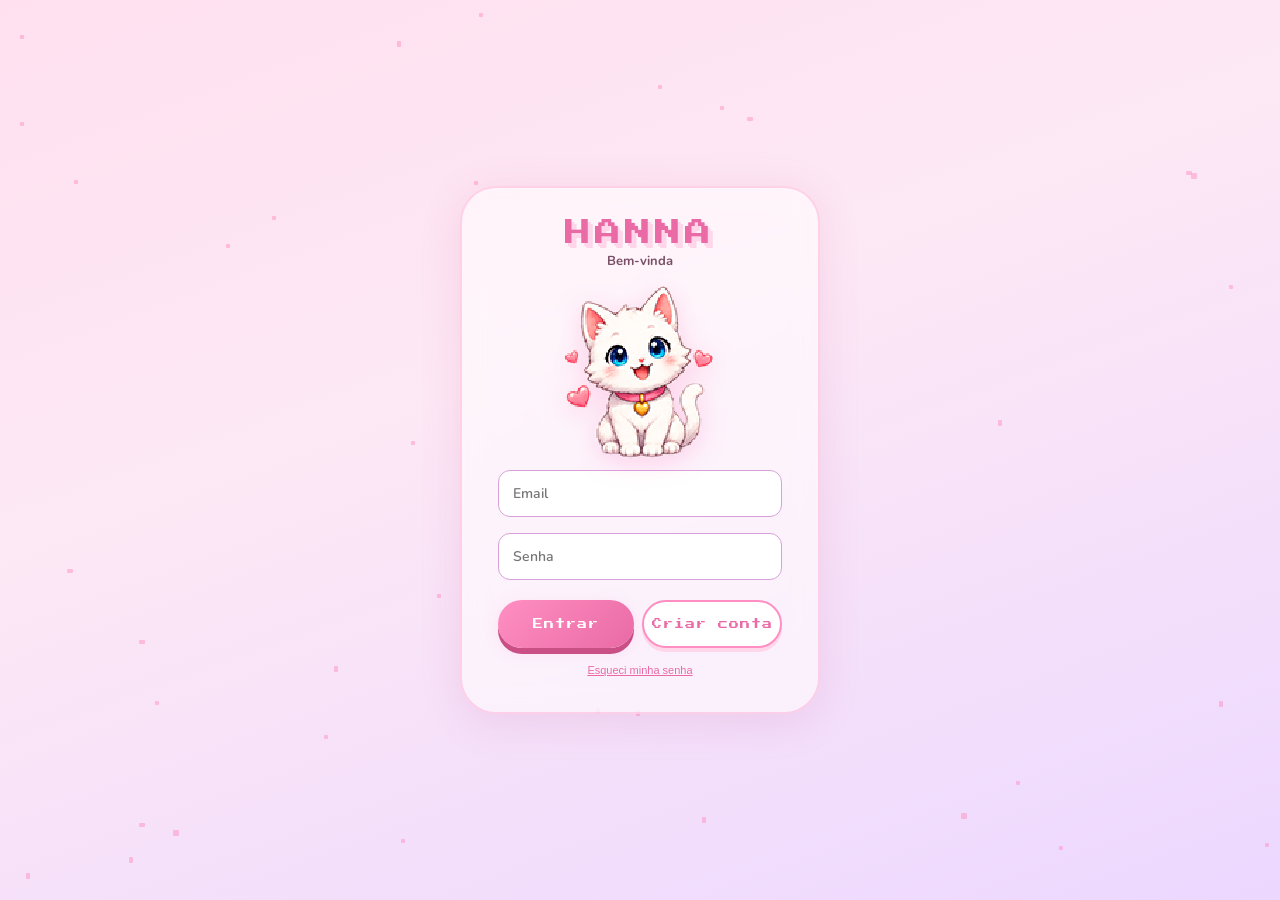
==== index.html @ a17f1c04 "personagens jogáveis Anna e Kika completos: loja, troca de perfil, stats, sono, trabalho, xamego, cl" ====
<!DOCTYPE html>
<html lang="pt-BR">
<head>
  <meta charset="UTF-8">
  <meta name="viewport" content="width=device-width, initial-scale=1.0, maximum-scale=1.0, user-scalable=no">
  <title>Hanna</title>

  <!-- PWA -->
  <link rel="manifest" href="manifest.json">
  <meta name="color-scheme" content="light dark">
  <meta name="mobile-web-app-capable" content="yes">
  <meta name="apple-mobile-web-app-capable" content="yes">
  <meta name="apple-mobile-web-app-status-bar-style" content="black-translucent">
  <meta name="apple-mobile-web-app-title" content="Hanna">
  <meta name="theme-color" content="#ff8fc2">
  <meta name="description" content="Bem-vinda">

  <!-- Ícones para iOS (Safari não lê o manifest) -->
  <link rel="apple-touch-icon" href="assets/icons/icon-192.png">
  <link rel="apple-touch-icon" sizes="192x192" href="assets/icons/icon-192.png">
  <link rel="apple-touch-icon" sizes="512x512" href="assets/icons/icon-512.png">

  <!-- Ícone genérico para navegadores -->
  <link rel="icon" type="image/png" sizes="192x192" href="assets/icons/icon-192.png">

  <link rel="preconnect" href="https://fonts.googleapis.com">
  <link href="https://fonts.googleapis.com/css2?family=Press+Start+2P&family=Nunito:wght@400;600;700;800&display=swap" rel="stylesheet">
  <link rel="stylesheet" href="style.css">
  <!-- Firebase -->
  <script type="module" src="firebase.js"></script>

</head>
<body>

  <!-- Banner de notificação de visita -->
  <div id="bannerVisita" style="display:none;">
    <div id="bannerVisitaConteudo">
      <img id="bannerVisitaSprite" src="" alt="">
      <div id="bannerVisitaTexto">
        <span id="bannerVisitaNome"></span>
        <span id="bannerVisitaDesc">Toque pra receber!</span>
      </div>
    </div>
  </div>

  <!-- Roleta Diária -->
  <div id="overlayRoleta" style="display:none;">
    <div class="roleta-container">
      <div class="roleta-titulo">Roleta Diária!</div>
      <div class="roleta-wrap">
        <div class="roleta-seta">▼</div>
        <canvas id="roletaCanvas" width="280" height="280"></canvas>
      </div>
      <button id="btnGirarRoleta" class="btn-principal">
        <span>Girar!</span>
      </button>
      <div id="roletaPremio" style="display:none;">
        <img id="roletaPremioSprite" src="" style="width:60px;image-rendering:pixelated;">
        <div id="roletaPremioTexto"></div>
        <button id="btnFecharRoleta" class="btn-principal"><span>Oba!</span></button>
      </div>
    </div>
  </div>

<!-- Tela Inicial -->
<div id="telaInicial">
  <div class="tela-inicial-bg">
    <div class="estrelinhas" id="estrelinhas"></div>
    <div class="initial-card">
      <div class="title-pixel">HANNA</div>
      <div class="subtitle-pixel">Bem-vinda</div>
      <img src="assets/sprites/hanna/hanna.png" alt="Hanna" id="hannaInicial">

      <!-- Login -->
      <div id="telaLogin">
        <input type="email" id="inputLoginEmail" class="input-cozy" placeholder="Email" maxlength="50">
        <input type="password" id="inputLoginSenha" class="input-cozy" placeholder="Senha" maxlength="30" style="margin-top:8px;">
        <p id="textoFeedbackLogin" style="font-size:12px; color:#ff5555; margin-top:6px; display:none;"></p>
        <div class="btn-wrap">
          <button id="btnEntrar" class="btn-principal"><span>Entrar</span></button>
          <button id="btnIrCriarConta" class="btn-secundario"><span>Criar conta</span></button>
        </div>
        <button id="btnEsqueciSenha" style="background:none; border:none; color:var(--pink-deep); font-size:11px; margin-top:8px; cursor:pointer; text-decoration:underline;">
          Esqueci minha senha
        </button>
      </div>

      <!-- Criar conta -->
      <div id="telaCriarConta" style="display:none;">
        <input type="email" id="inputCriarEmail" class="input-cozy" placeholder="Email" maxlength="50">
        <input type="password" id="inputCriarSenha" class="input-cozy" placeholder="Senha (mín. 6 caracteres)" maxlength="30" style="margin-top:8px;">
        <p id="textoFeedbackCriar" style="font-size:12px; color:#ff5555; margin-top:6px; display:none;"></p>
        <div class="btn-wrap">
          <button id="btnCriarContaInicial" class="btn-principal"><span>Criar conta</span></button>
          <button id="btnVoltarLogin" class="btn-secundario"><span>Voltar</span></button>
        </div>
      </div>

    </div>
  </div>
</div>

<!-- Tela de Loading -->
<div id="telaLoading" style="display:none;">
  <div class="tela-inicial-bg">
    <div class="loading-card">
      <img src="" alt="Hanna carregando" id="hannaLoading">
      <div class="loading-texto">Carregando seu save...</div>
      <div class="loading-pontinhos">
        <span></span>
        <span></span>
        <span></span>
      </div>
    </div>
  </div>
</div>

<!-- Tela do Jogo -->
<div id="telaJogo" style="display:none;">

  <div class="game-scroll">
    <div id="painelHanna">

      <!-- Cenário -->
      <div id="cenarioHanna">

        <!-- Balão de fala das visitas dos pets -->
        <div id="visitaFala"></div>

        <div id="overlayPeriodo"></div>

          <p id="mensagem"></p>

          <div id="zzzContainer" style="display:none;">
              <span class="zzz z1">Z</span>
              <span class="zzz z2">Z</span>
              <span class="zzz z3">Z</span>
          </div>

          <!-- Banho: overlay dentro do cenário -->
          <div id="telaBanho">
              <div class="bolhas">
                  <span class="bolha"></span>
                  <span class="bolha"></span>
                  <span class="bolha"></span>
                  <span class="bolha"></span>
                  <span class="bolha"></span>
              </div>
              <img src="assets/sprites/hanna/banho.png" id="hannaBanho">
          </div>

        <div class="personagens-wrap">
              <div id="hannaContainer">
                <div id="hannaFala"></div>
                <img src="assets/sprites/hanna/neutra.png"
                alt="Hanna"
                id="hannaSprite">
              </div>

              <img src="" id="spriteConjunta" style="display:none;">

              <!-- FILHOTINHO -->
              <div id="filhoteContainer" style="display:none;">
                <div id="filhoteFala"></div>
                <span id="nomeFilhoteTexto"></span>
                <img src="assets/sprites/filhote/filhote.png"
                alt="Filhotinho"
                id="filhoteSprite">
              </div>

              <div id="gatinhaContainer" style="display:none;">
                <div id="gatinhaFala"></div>
                <span id="nomeGatinha"></span>
                <img src="assets/sprites/gatinha/gatinha.png"
                alt="Gatinha"
                id="gatinhaSprite">
              </div>

              <img
                src="assets/events/noite-feliz.png"
                id="eventoNoite"
                style="display:none;"
              >

          </div>
      </div>

      <!-- Fala gravidez discreta -->
      <div id="cardGravidez" style="display:none;">
        <p id="gravidezFala" style="text-align:center; font-size:12px; color:var(--pink-deep); font-style:italic; padding: 16px 12px 4px;"></p>
      </div>

      <!-- Status -->
      <div class="status-card">
        <div class="recursos-row">
          <div class="recurso-chip"><img src="assets/ui/icons/icon-farm.png" style="width:28px;height:28px;image-rendering:pixelated;"><span id="sementes">0</span></div>
          <div class="recurso-chip"><img src="assets/ui/icons/icon-moeda.png" style="width:32px;height:32px;image-rendering:pixelated;"><span id="moedas">0</span></div>

          <!-- Ícone de troca de perfil -->
          <div class="icone-trocar-perfil-wrapper" id="btnTrocarPerfil" style="display:none;">
            <div class="icone-trocar-perfil">
              <img src="assets/ui/icons/icon-trocar-perfil.png" id="avatarPerfilAtivo">
            </div>
          </div>

          <div class="icone-status-wrapper">
            <span id="textoStatusHanna" class="texto-status-hanna"></span>
            <div class="icone-status-hanna">
              <img id="spriteStatusHanna" src="assets/status/hanna-status-feliz.png" alt="Status da Hanna">
            </div>
          </div>
        </div>

        <div class="barraContainer">
          <div class="barraTitulo"><span>Fome</span><span id="fomePorcentagem">100%</span></div>
          <div class="barra"><div id="barraFome"></div></div>
        </div>

        <div class="barraContainer">
          <div class="barraTitulo"><span>Felicidade</span><span id="felicidadePorcentagem">100%</span></div>
          <div class="barra"><div id="barraFelicidade"></div></div>
        </div>

        <div class="barraContainer">
          <div class="barraTitulo"><span>Energia</span><span id="energiaPorcentagem">100%</span></div>
          <div class="barra"><div id="barraEnergia"></div></div>
        </div>

        <div class="barraContainer">
          <div class="barraTitulo">
            <span>Higiene</span>
            <span id="higienePorcentagem">100%</span>
          </div>
          <div class="barra"><div id="barraHigiene"></div></div>
        </div>

        <div class="barraContainer" id="vinculoContainer" style="display:none;">
          <div class="barraTitulo">
            <span>
              Vínculo
              <span id="vinculoTexto">Desconhecidas 🤍</span>
            </span>
            <span id="vinculoPorcentagem">0%</span>
          </div>
          <div class="barra"><div id="barraVinculo"></div></div>
        </div>

        <div class="barraContainer" id="cuidadosFilhoteContainer" style="display:none;">
          <div class="barraTitulo">
            <span>Cuidados de <span id="nomeFilhoteBar">?</span></span>
            <span id="cuidadosFilhotePorcentagem">0%</span>
          </div>
          <div class="barra"><div id="barraCuidadosFilhote"></div></div>
        </div>
      </div>

      <!-- Ações rápidas -->
      <div class="section-label">✦ Interagir</div>
      <div class="botoes-grid">
          <button class="btn-acao btn-rosa" id="btnCarinho">
              <img src="assets/ui/icons/icon-carinho.png" class="iconeBotao">
              <span class="btn-text">Carinho</span>
          </button>

          <button class="btn-acao btn-laranja" id="btnComida">
              <img src="assets/ui/icons/icon-comida.png" class="iconeBotao">
              <span class="btn-text">Comida</span>
          </button>

          <button class="btn-acao btn-amarelo" id="btnDormir">
              <img src="assets/ui/icons/icon-dormir.png" class="iconeBotao">
              <span class="btn-text">Dormir</span>
          </button>

          <button class="btn-acao btn-verde" id="btnPetisco">
              <img src="assets/ui/icons/icon-petisco.png" class="iconeBotao">
              <span class="btn-text">Petisco</span>
          </button>

          <button class="btn-acao btn-azul" id="btnBanho">
              <img src="assets/ui/icons/icon-banho.png" class="iconeBotao">
              <span class="btn-text">Banho</span>
          </button>

          <button class="btn-acao btn-games" id="btnCocarBarriga">
              <img src="assets/ui/icons/carinho-barriga.png" class="iconeBotao">
              <span class="btn-text">Coçar Barriga</span>
          </button>
      
      </div>

    </div><!-- fim painelHanna -->

    <!-- Tela de cuidados da Anna -->
    <div id="telaCuidadosAnna" style="display:none;">

      <!-- Submoldura: cenário fixo (quarto + sprite + overlays) -->
      <div class="cenario-personagem">
        <img src="assets/sprites/personagens/anna-jogavel/quarto-dia.png" id="fundoQuartoAnna" class="fundo-quarto-personagem">
        <div id="annaFala"></div>
        <img src="assets/sprites/personagens/anna-jogavel/neutra.png" id="annaSprite" class="sprite-personagem">

        <div id="telaBanhoAnna" style="display:none;">
          <img src="assets/sprites/personagens/anna-jogavel/banho.png" id="annaBanho" class="sprite-tela-cheia">
        </div>

        <div id="telaBanheiroAnna" style="display:none;">
          <img src="assets/sprites/personagens/anna-jogavel/banheiro.png" id="annaBanheiro" class="sprite-tela-cheia">
        </div>

        <div id="telaDormirAnna" style="display:none;">
          <img src="assets/sprites/personagens/anna-jogavel/dormindo.png" id="annaDormindo" class="sprite-tela-cheia">
        </div>
      </div><!-- fim cenario-personagem -->

      <!-- Status da Anna -->
      <div class="status-card status-anna">
        <div class="recursos-row">
          <div class="recurso-chip"><img src="assets/ui/icons/icon-moeda.png" style="width:32px;height:32px;image-rendering:pixelated;"><span id="moedasAnna">0</span></div>
          <div class="icone-trocar-perfil-wrapper" id="btnTrocarPerfilAnna">
            <div class="icone-trocar-perfil">
              <img src="assets/sprites/personagens/anna-jogavel/neutra.png" id="avatarPerfilAtivoAnna">
            </div>
          </div>
        </div>
        <div class="barraContainer">
          <div class="barraTitulo"><span>Fome</span><span id="fomeAnnaPorcentagem">100%</span></div>
          <div class="barra"><div id="barraFomeAnna"></div></div>
        </div>
        <div class="barraContainer">
          <div class="barraTitulo"><span>Higiene</span><span id="higieneAnnaPorcentagem">100%</span></div>
          <div class="barra"><div id="barraHigieneAnna"></div></div>
        </div>
        <div class="barraContainer">
          <div class="barraTitulo"><span>Banheiro</span><span id="banheiroAnnaPorcentagem">100%</span></div>
          <div class="barra"><div id="barraBanheiroAnna"></div></div>
        </div>
        <div class="barraContainer">
          <div class="barraTitulo"><span>Sono</span><span id="sonoAnnaPorcentagem">100%</span></div>
          <div class="barra"><div id="barraSonoAnna"></div></div>
        </div>
      </div>

      <!-- Ações da Anna -->
      <div class="section-label">✦ Interagir</div>
      <div class="botoes-grid">
        <button class="btn-acao btn-anna" id="btnComidaAnna">
          <img src="assets/sprites/personagens/anna-jogavel/comendo.png" class="iconeBotao">
          <span class="btn-text">Comida</span>
        </button>
        <button class="btn-acao btn-anna" id="btnBanhoAnna">
          <img src="assets/ui/icons/icon-banho.png" class="iconeBotao">
          <span class="btn-text">Banho</span>
        </button>
        <button class="btn-acao btn-anna" id="btnBanheiroAnna">
          <img src="assets/ui/icons/icon-banheiro.png" class="iconeBotao">
          <span class="btn-text">Banheiro</span>
        </button>
        <button class="btn-acao btn-anna" id="btnDormirAnna">
          <img src="assets/ui/icons/icon-dormir.png" class="iconeBotao">
          <span class="btn-text">Dormir</span>
        </button>
        <button class="btn-acao btn-anna" id="btnTrabalharAnna">
          <img src="assets/sprites/personagens/anna-jogavel/trabalhando.png" class="iconeBotao">
          <span class="btn-text">Trabalhar</span>
        </button>
        <button class="btn-acao btn-anna" id="btnXamegoAnna">
          <img src="assets/sprites/personagens/anna-beija-kika.png" class="iconeBotao">
          <span class="btn-text">Xamego</span>
        </button>
      </div>

    </div><!-- fim telaCuidadosAnna -->

    <!-- Tela de cuidados da Kika -->
    <div id="telaCuidadosKika" style="display:none;">

      <!-- Submoldura: cenário fixo (quarto + sprite + overlays) -->
      <div class="cenario-personagem">
        <img src="assets/sprites/personagens/kika-jogavel/quarto-dia.png" id="fundoQuartoKika" class="fundo-quarto-personagem">
        <div id="kikaFala"></div>
        <img src="assets/sprites/personagens/kika-jogavel/neutra.png" id="kikaSprite" class="sprite-personagem">

        <div id="telaBanhoKika" style="display:none;">
          <img src="assets/sprites/personagens/kika-jogavel/banho.png" id="kikaBanho" class="sprite-tela-cheia">
        </div>

        <div id="telaBanheiroKika" style="display:none;">
          <img src="assets/sprites/personagens/kika-jogavel/banheiro.png" id="kikaBanheiro" class="sprite-tela-cheia">
        </div>

        <div id="telaDormirKika" style="display:none;">
          <img src="assets/sprites/personagens/kika-jogavel/dormindo.png" id="kikaDormindo" class="sprite-tela-cheia">
        </div>
      </div><!-- fim cenario-personagem -->

      <!-- Status da Kika -->
      <div class="status-card status-kika">
        <div class="recursos-row">
          <div class="recurso-chip"><img src="assets/ui/icons/icon-moeda.png" style="width:32px;height:32px;image-rendering:pixelated;"><span id="moedasKika">0</span></div>
          <div class="icone-trocar-perfil-wrapper" id="btnTrocarPerfilKika">
            <div class="icone-trocar-perfil">
              <img src="assets/sprites/personagens/kika-jogavel/neutra.png" id="avatarPerfilAtivoKika">
            </div>
          </div>
        </div>
        <div class="barraContainer">
          <div class="barraTitulo"><span>Fome</span><span id="fomeKikaPorcentagem">100%</span></div>
          <div class="barra"><div id="barraFomeKika"></div></div>
        </div>
        <div class="barraContainer">
          <div class="barraTitulo"><span>Higiene</span><span id="higieneKikaPorcentagem">100%</span></div>
          <div class="barra"><div id="barraHigieneKika"></div></div>
        </div>
        <div class="barraContainer">
          <div class="barraTitulo"><span>Banheiro</span><span id="banheiroKikaPorcentagem">100%</span></div>
          <div class="barra"><div id="barraBanheiroKika"></div></div>
        </div>
        <div class="barraContainer">
          <div class="barraTitulo"><span>Sono</span><span id="sonoKikaPorcentagem">100%</span></div>
          <div class="barra"><div id="barraSonoKika"></div></div>
        </div>
      </div>

      <!-- Ações da Kika -->
      <div class="section-label">✦ Interagir</div>
      <div class="botoes-grid">
        <button class="btn-acao btn-kika" id="btnComidaKika">
          <img src="assets/sprites/personagens/kika-jogavel/comendo.png" class="iconeBotao">
          <span class="btn-text">Comida</span>
        </button>
        <button class="btn-acao btn-kika" id="btnBanhoKika">
          <img src="assets/ui/icons/icon-banho.png" class="iconeBotao">
          <span class="btn-text">Banho</span>
        </button>
        <button class="btn-acao btn-kika" id="btnBanheiroKika">
          <img src="assets/ui/icons/icon-banheiro.png" class="iconeBotao">
          <span class="btn-text">Banheiro</span>
        </button>
        <button class="btn-acao btn-kika" id="btnDormirKika">
          <img src="assets/ui/icons/icon-dormir.png" class="iconeBotao">
          <span class="btn-text">Dormir</span>
        </button>
        <button class="btn-acao btn-kika" id="btnTrabalharKika">
          <img src="assets/sprites/personagens/kika-jogavel/trabalhando.png" class="iconeBotao">
          <span class="btn-text">Trabalhar</span>
        </button>
        <button class="btn-acao btn-kika" id="btnXamegoKika">
          <img src="assets/sprites/personagens/anna-beija-kika.png" class="iconeBotao">
          <span class="btn-text">Xamego</span>
        </button>
      </div>

    </div><!-- fim telaCuidadosKika -->

  </div><!-- fim game-scroll -->
</div><!-- fim telaJogo -->


<!-- Modal de troca de perfil -->
<div id="modalTrocarPerfil" style="display:none;">
  <div class="modal-perfil-conteudo">
    <h3>Quem você quer cuidar?</h3>
    <div class="perfis-grid">
      <button class="perfil-opcao" id="perfilHanna">
        <img src="assets/sprites/hanna/hanna.png">
        <span>Hanna & Família</span>
      </button>
      <button class="perfil-opcao" id="perfilAnna" style="display:none;">
        <img src="assets/sprites/personagens/anna-jogavel/neutra.png">
        <span>Anna</span>
      </button>
      <button class="perfil-opcao" id="perfilKika" style="display:none;">
        <img src="assets/sprites/personagens/kika-jogavel/neutra.png">
        <span>Kika</span>
      </button>
    </div>
  </div>
</div>

<!-- Bottom Navigatin -->

    <div class="bottomNav" style="display:none;">

        <button class="navItem" id="navHome">

            <img src="assets/ui/icons/icon-home.png" class="iconeNav">

            <p>Home</p>

        </button>

        <button class="navItem" id="navFarm">

            <img src="assets/ui/icons/icon-farm.png" class="iconeNav">

            <p>Fazenda</p>

        </button>

        <button class="navItem" id="navLembretes">
          <img src="assets/ui/icons/icon-msn.png" class="iconeNav">
          <p>MSNHanna</p>
        </button>

        <button class="navItem" id="navLoja">

            <img src="assets/ui/icons/icon-shop.png" class="iconeNav">

            <p>Loja</p>

        </button>

        <button class="navItem" id="navGames">

            <img src="assets/ui/icons/icon-minigames.png" class="iconeNav">

            <p>Games</p>

        </button>

        <button class="navItem" id="navConfig">

            <img src="assets/ui/icons/icon-config.png" class="iconeNav">

            <p>Config</p>

        </button>

        <button class="navItem" id="navTrofeus">

            <img src="assets/ui/icons/icon-trofeu.png" class="iconeNav">

            <p>Troféus</p>

        </button>

        <button class="navItem" id="btnMute">

            <span id="iconeMute" style="font-size:20px;">🔊</span>

            <p id="textMute">Som</p>

        </button>

    </div>

<!-- Tela Configuração -->

<div id="telaConfig" style="display:none;">
  <div class="tela-secundaria">

    <div class="tela-sec-header">

      <span class="tela-sec-title">
        Configurações
      </span>

    </div>

    <div class="config-container">

      <!-- Como Jogar -->

      <div class="config-card">

        <h3>Ajuda</h3>

        <button class="config-btn" id="btnComoJogar">
          Como jogar
        </button>

      </div>

      <!-- Aparência -->

      <div class="config-card">

        <h3>Aparência</h3>

        <button class="config-btn" id="btnModoNoturno">
          Ativar modo noturno
        </button>

      </div>

      <!-- Dados -->

      <div class="config-card">

        <h3>Dados</h3>

        <button class="config-btn config-danger" id="btnResetar">
          Resetar progresso
        </button>

      </div>

      <!-- Replay do pedido -->

      <div class="config-card" id="cardReplayPedido" style="display:none;">

        <h3>Momento especial</h3>

        <button class="config-btn" id="btnReplayPedido">
          Rever o pedido
        </button>

      </div>

      <!-- Carta -->

      <div class="config-card">

        <h3>Recado da Desenvolvedora</h3>

          <button class="config-btn" id="btnCarta">
            Leia Aqui!
          </button>

      </div>  

        <div class="config-card">

          <h3>Gatinha Pretinha</h3>

          <input
            type="text"
            id="inputNomeGatinha"
            class="input-cozy"
            placeholder="Digite o nome dela..."
            maxlength="16"
          >

          <button
            class="config-btn"
            id="btnSalvarNomeGatinha"
          >
            Salvar nome
          </button>

        </div>

        <!-- Contas da Hanna -->
        <div class="config-card" style="padding:0;overflow:hidden;">
          <div style="background:rgba(255,255,255,0.05);padding:14px 16px;border-bottom:1px solid var(--pink-mid);">
            <h3 style="margin:0;">Contas da Hanna</h3>
          </div>
          <div style="padding:12px 16px;display:flex;flex-direction:column;gap:10px;">

            <!-- Internet -->
            <div style="display:flex;align-items:center;justify-content:space-between;gap:8px;">
              <div style="display:flex;align-items:center;gap:8px;">
                <div style="width:8px;height:8px;border-radius:50%;background:var(--pink-deep);" id="statusInternet"></div>
                <span style="font-size:12px;font-weight:700;color:var(--text-dark);">Internet</span>
              </div>
              <div style="display:flex;align-items:center;gap:8px;">
                <span style="font-size:11px;color:var(--text-mid);">5.000 moedas</span>
                <button class="config-btn" id="btnPagarInternet" style="padding:4px 10px;font-size:11px;">Pagar</button>
              </div>
            </div>

            <!-- Água -->
            <div style="display:flex;align-items:center;justify-content:space-between;gap:8px;">
              <div style="display:flex;align-items:center;gap:8px;">
                <div style="width:8px;height:8px;border-radius:50%;background:var(--pink-deep);" id="statusAgua"></div>
                <span style="font-size:12px;font-weight:700;color:var(--text-dark);">Água</span>
              </div>
              <div style="display:flex;align-items:center;gap:8px;">
                <span style="font-size:11px;color:var(--text-mid);">2.000 moedas</span>
                <button class="config-btn" id="btnPagarAgua" style="padding:4px 10px;font-size:11px;">Pagar</button>
              </div>
            </div>

            <!-- Luz -->
            <div style="display:flex;align-items:center;justify-content:space-between;gap:8px;">
              <div style="display:flex;align-items:center;gap:8px;">
                <div style="width:8px;height:8px;border-radius:50%;background:var(--pink-deep);" id="statusLuz"></div>
                <span style="font-size:12px;font-weight:700;color:var(--text-dark);">Luz</span>
              </div>
              <div style="display:flex;align-items:center;gap:8px;">
                <span style="font-size:11px;color:var(--text-mid);">3.000 moedas</span>
                <button class="config-btn" id="btnPagarLuz" style="padding:4px 10px;font-size:11px;">Pagar</button>
              </div>
            </div>

            <!-- IPTU -->
            <div style="display:flex;align-items:center;justify-content:space-between;gap:8px;">
              <div style="display:flex;align-items:center;gap:8px;">
                <div style="width:8px;height:8px;border-radius:50%;background:var(--pink-deep);" id="statusIPTU"></div>
                <span style="font-size:12px;font-weight:700;color:var(--text-dark);">IPTU</span>
                <span style="font-size:9px;color:var(--text-mid);">(mensal)</span>
              </div>
              <div style="display:flex;align-items:center;gap:8px;">
                <span style="font-size:11px;color:var(--text-mid);">10.000 moedas</span>
                <button class="config-btn" id="btnPagarIPTU" style="padding:4px 10px;font-size:11px;">Pagar</button>
              </div>
            </div>

          </div>
        </div>
        <!-- Conta -->
        <div class="config-card">
          <h3>Conta</h3>

          <!-- Conectada -->
          <div id="contaComConta">
            <p style="font-size:12px; color: var(--pink-deep); margin-bottom:8px;">
              Conectada como <strong id="textoNickname"></strong>
            </p>
            <button class="config-btn" id="btnTrocarSenha">Trocar senha</button>
            <button class="config-btn config-danger" id="btnSairConta" style="margin-top:8px;">Sair da conta</button>
          </div>

          <!-- Trocar senha (oculto por padrão) -->
          <div id="contaTrocarSenha" style="display:none; margin-top:8px;">
            <input type="password" id="inputSenhaAtual" class="input-cozy" placeholder="Senha atual" maxlength="30">
            <input type="password" id="inputSenhaNova" class="input-cozy" placeholder="Senha nova" maxlength="30" style="margin-top:8px;">
            <button class="config-btn" id="btnConfirmarTrocarSenha" style="margin-top:8px;">Confirmar</button>
          </div>

          <p id="textoFeedbackConta" style="font-size:12px; color: var(--pink-deep); margin-top:8px; display:none;"></p>
        </div>
      </div>
    </div>
  </div>
</div>
    
<!-- Tela Como Jogar -->

<div id="telaComoJogar" style="display:none;">
  <div class="tela-secundaria">

    <div class="tela-sec-header">
      <button class="btn-back" id="btnVoltarComoJogar">‹</button>
      <span class="tela-sec-title">Como jogar</span>
    </div>

    <div class="tutorial-container">

      <!-- Cuidados básicos -->
      <div class="tutorial-card">
        <div class="tutorial-header">
          <img src="assets/sprites/hanna/feliz.png" class="tutorial-sprite" />
          <h3>Cuidados básicos</h3>
        </div>
        <p>A Hanna precisa de atenção diária. Dê comida quando estiver com fome, faça carinho pra ela ficar feliz, coloque pra dormir quando estiver cansada e dê banho pra manter a higiene em dia.</p>
        <p>Se os status chegarem a zero ela fica triste, mas não se preocupe, sempre dá pra recuperar.</p>
      </div>

      <!-- Moedas -->
      <div class="tutorial-card">
        <div class="tutorial-header">
          <img src="assets/sprites/hanna/animada.png" class="tutorial-sprite" />
          <h3>Moedas</h3>
        </div>
        <p>Moedas são ganhas jogando os minigames e colhendo plantas na fazenda. Elas servem pra comprar itens na loja: comidas especiais, brinquedos e outros mimos pra Hanna.</p>
      </div>

      <!-- Fazenda -->
      <div class="tutorial-card">
        <div class="tutorial-header">
          <img src="assets/sprites/hanna/curiosa.png" class="tutorial-sprite" />
          <h3>Fazenda</h3>
        </div>
        <p>Na fazendinha você planta sementes e espera elas crescerem. Depois de um tempo, toca no canteiro pra colher e ganhar moedas. Quanto mais planta, mais colhe.</p>
        <p>Sementes podem ser compradas na loja.</p>
      </div>

      <!-- Gatinha -->
      <div class="tutorial-card">
        <div class="tutorial-header">
          <img src="assets/sprites/gatinha/gatinha-sorrindo.png" class="tutorial-sprite" />
          <h3>A gatinha pretinha</h3>
        </div>
        <p>Quando tiver moedas suficientes, você pode adotar uma gatinha pra fazer companhia pra Hanna. Dar um nome pra ela é gratuito, mas trocar o nome depois custa 2.000 moedas.</p>
        <p>Conforme o vínculo entre elas cresce, momentos especiais vão aparecer, e com vínculo alto elas até dormem juntas.</p>
        <p>Atenção: se você não cuidar do vínculo entre elas, a gatinha pode ir embora. Se isso acontecer, você precisará esperar 24h pra poder adotar novamente.</p>
      </div>

      <!-- Minigames -->
      <div class="tutorial-card">
        <div class="tutorial-header">
          <img src="assets/sprites/hanna/brincando.png" class="tutorial-sprite" />
          <h3>Minigames</h3>
        </div>
        <p>Existem dez minigames pra jogar: Memória das Patas, Dominó com a Hanna, Adivinhe o Humor, Reflexo Felino, Cartinhas da Hanna, Operação Sardinha, Match-3 Felino, Palavras da Hanna, Bolinha de Lã e Caça-Palavras.</p>
        <p>Cada um dá moedas ao vencer e alguns aumentam a felicidade da Hanna também.</p>
      </div>

      <!-- MSNHanna -->
      <div class="tutorial-card">
        <div class="tutorial-header">
          <img src="assets/sprites/personagens/chat-msn.png" class="tutorial-sprite" />
          <h3>MSNHanna</h3>
        </div>
        <p>Conecte-se com outra jogadora! Mande mimos, mensagens e cuide da Hanninha dela de longe. Desbloqueie na loja por 1.000.000 moedas.</p>
      </div>

      <!-- Pedido e Namoro -->
      <div class="tutorial-card">
        <div class="tutorial-header">
          <img src="assets/sprites/hanna-gatinha/momento-especial.png" class="tutorial-sprite" />
          <h3>O pedido especial</h3>
        </div>
        <p>Com vínculo alto e moedas suficientes, você pode comprar o Pedido Especial na loja. A gatinha vai fazer um pedido de namoro pra Hanna, se aceito, elas ficam juntas pra sempre e o botão some da loja.</p>
        <p>Essa conquista abre caminho pra novos momentos especiais entre elas!</p>
      </div>

      <!-- Filhotinho -->
      <div class="tutorial-card">
        <div class="tutorial-header">
          <img src="assets/sprites/filhote/filhote.png" class="tutorial-sprite" />
          <h3>O filhotinho</h3>
        </div>
        <p>Depois que a Hanna e a gatinha ficarem juntas, com vínculo máximo e todos os status acima de 70%, a gatinha pode perguntar pra Hanna se querem ter um filhotinho.</p>
        <p>Se você aceitar, a gatinha fica animada e o filhotinho nasce após 9 dias reais! Você escolhe o nome e o gênero é surpresa.</p>
        <p>O filhotinho fica permanentemente na tela principal entre as duas mães, tem sprites variadas, faz falas dramáticas e tem até um minigame exclusivo — o Esconde-Esconde!</p>
      </div>

    </div>
  </div>
</div>

<!-- Tela Troféus -->

<div id="telaTrofeus" style="display:none;">
  <div class="tela-secundaria">

    <div class="tela-sec-header">
      <span class="tela-sec-title">Troféus</span>
    </div>

    <div class="trofeus-container">

      <div class="trofeus-progresso">
        <span id="trofeuContador">0 / 16 conquistados</span>
        <div class="trofeus-barra-wrap">
          <div class="trofeus-barra-fill" id="trofeuBarraFill"></div>
        </div>
      </div>

      <!-- Platina — aparece destacada no topo -->
      <div class="trofeu-card trofeu-platina" id="cardPlatina">
        <div class="trofeu-img-wrap">
          <img id="trofeuPlatinaImg" src="assets/sprites/hanna/platina-locked.png" class="trofeu-sprite">
        </div>
        <div class="trofeu-info">
          <div class="trofeu-tipo">🏆 Platina</div>
          <div class="trofeu-nome" id="trofeuPlatinaNome">???</div>
          <div class="trofeu-desc" id="trofeuPlatinaDesc">Complete todas as conquistas para desbloquear.</div>
        </div>
      </div>

      <div class="trofeus-secao-titulo">Cuidados</div>
      <div class="trofeus-grid" id="gridCuidados"></div>

      <div class="trofeus-secao-titulo">Progressão</div>
      <div class="trofeus-grid" id="gridProgressao"></div>

      <div class="trofeus-secao-titulo">Minigames</div>
      <div class="trofeus-grid" id="gridMinigames"></div>

      <div class="trofeus-secao-titulo">Momentos Especiais</div>
      <div class="trofeus-grid" id="gridMomentos"></div>

    </div>
  </div>
</div>

<!-- Tela Loja -->

<!-- Tela Carta -->

<div id="telaCarta" style="display:none;">

  <div class="tela-secundaria carta-bg">

    <div class="tela-sec-header">

      <button class="btn-back" id="btnVoltarCarta">‹</button>

      <span class="tela-sec-title">
        Uma cartinha 💌
      </span>

    </div>

    <div class="carta-container">

      <img
        src="assets/sprites/hanna-gatinha/gatinhas-beijinho.png"
        class="carta-sprite"
      >

      <div class="carta-texto">

        <h2>Criação da Hanna</h2>

        <p>
          A Hanna nasceu de uma ideia simples: criar algo especial para uma pessoa muito especial.
          Cada detalhe deste projeto foi pensado com carinho, desde as cores até as pequenas animações,
          transformando uma simples gatinha em uma companheira cheia de personalidade.
        </p>

        <p>
          Durante o desenvolvimento, muitas ideias surgiram, outras mudaram de forma, e algumas nasceram
          de conversas, risadas e momentos compartilhados. Aos poucos, a Hanna deixou de ser apenas um
          projeto e se tornou uma pequena coleção de memórias, referências e coisas que fazem parte da nossa história.
        </p>

        <p>
          Além da inspiração em jogos cozy e nos clássicos Tamagotchis da infância, este jogo também carrega
          um pouco das coisas que você gosta: filmes, séries, músicas, curiosidades, desafios e pequenos detalhes
          escondidos para serem descobertos ao longo da jornada.
        </p>

        <p>
          Se você chegou até aqui, obrigada por dedicar um tempinho à Hanna.
          Espero que ela consiga arrancar alguns sorrisos, trazer conforto nos dias difíceis e guardar boas lembranças,
          assim como guardou as minhas durante sua criação.
        </p>

        <p>
        Com carinho,<br>
        Anna ♥️
        </p>

      </div>

      <img
        src="assets/sprites/hanna-gatinha/gatinhas-abraco.png"
        class="carta-sprite pequena"
      >

    </div>

  </div>

</div>

<!-- Fecha Carta -->

<!--Menu Loja-->
<div id="telaLoja" style="display:none;">

  <div class="tela-secundaria">

    <div class="tela-sec-header">

      <button class="btn-back" id="btnVoltar">‹</button>

      <span class="tela-sec-title">
        Lojinha da Hanna
      </span>

      <div class="saldo-loja">
        <img src="assets/sprites/hanna/hannacoin.png" alt="Hannacoins" class="icone-hannacoin">
        <span id="saldoLoja">0</span>
      </div>

    </div>

    <div class="loja-grid">

      <!-- Coleira — 50 -->
      <div class="item-loja">
        <div class="item-loja-icon-wrap"><img src="assets/shop/coleira.png" class="iconeLoja"></div>
        <div class="item-loja-info">
          <h3>Coleira</h3>
          <p class="item-desc">Um mimo especial pra deixar a Hanna se sentindo linda.</p>
          <p>+10 felicidade</p>
          <div class="item-loja-footer">
            <span class="preco-chip">
              <img src="assets/sprites/hanna/hannacoin.png" alt="Hannacoins" class="icone-hannacoin"> 1.250 hannacoins
            </span>
            <button id="btnUrsinho" class="btn-comprar">Comprar</button>
          </div>
        </div>
      </div>

      <!-- Peixinho — 80 -->
      <div class="item-loja">
        <div class="item-loja-icon-wrap"><img src="assets/shop/peixe.png" class="iconeLoja"></div>
        <div class="item-loja-info">
          <h3>Peixinho</h3>
          <p class="item-desc">O petisco favorito da Hanna. Ela vai devorar em segundos.</p>
          <p>+30 fome</p>
          <div class="item-loja-footer">
            <span class="preco-chip">
              <img src="assets/sprites/hanna/hannacoin.png" alt="Hannacoins" class="icone-hannacoin"> 400 hannacoins
            </span>
            <button id="btnMorango" class="btn-comprar">Comprar</button>
          </div>
        </div>
      </div>

      <!-- Novelo — 120 -->
      <div class="item-loja">
        <div class="item-loja-icon-wrap"><img src="assets/shop/novelo.png" class="iconeLoja"></div>
        <div class="item-loja-info">
          <h3>Novelo</h3>
          <p class="item-desc">Horas de entretenimento garantidas. A Hanna adora uma bagunça.</p>
          <p>+20 felicidade</p>
          <div class="item-loja-footer">
            <span class="preco-chip">
              <img src="assets/sprites/hanna/hannacoin.png" alt="Hannacoins" class="icone-hannacoin"> 600 hannacoins
            </span>
            <button id="btnNovelo" class="btn-comprar">Comprar</button>
          </div>
        </div>
      </div>

      <!-- Sashimi — 180 -->
      <div class="item-loja">
        <div class="item-loja-icon-wrap"><img src="assets/shop/sashimi.png" class="iconeLoja"></div>
        <div class="item-loja-info">
          <h3>Sashimi</h3>
          <p class="item-desc">Uma iguaria felina. Fome? Que fome?</p>
          <p>+50 fome</p>
          <div class="item-loja-footer">
            <span class="preco-chip">
              <img src="assets/sprites/hanna/hannacoin.png" alt="Hannacoins" class="icone-hannacoin"> 900 hannacoins
            </span>
            <button id="btnSashimi" class="btn-comprar">Comprar</button>
          </div>
        </div>
      </div>

      <!-- Ratinho — 180 -->
      <div class="item-loja">
        <div class="item-loja-icon-wrap"><img src="assets/shop/ratinho.png" class="iconeLoja"></div>
        <div class="item-loja-info">
          <h3>Ratinho</h3>
          <p class="item-desc">O brinquedo perfeito pra uma tarde cheia de energia.</p>
          <p>+25 felicidade</p>
          <div class="item-loja-footer">
            <span class="preco-chip">
              <img src="assets/sprites/hanna/hannacoin.png" alt="Hannacoins" class="icone-hannacoin"> 900 hannacoins
            </span>
            <button id="btnRatinho" class="btn-comprar">Comprar</button>
          </div>
        </div>
      </div>

      <!-- Biscoito — 200 -->
      <div class="item-loja">
        <div class="item-loja-icon-wrap"><img src="assets/shop/biscoito.png" class="iconeLoja"></div>
        <div class="item-loja-info">
          <h3>Biscoitinho Rosa</h3>
          <p class="item-desc">Um snack que agrada fome e coração ao mesmo tempo.</p>
          <p>+25 fome • +25 felicidade</p>
          <div class="item-loja-footer">
            <span class="preco-chip">
              <img src="assets/sprites/hanna/hannacoin.png" alt="Hannacoins" class="icone-hannacoin"> 1.000 hannacoins
            </span>
            <button id="btnBiscoito" class="btn-comprar">Comprar</button>
          </div>
        </div>
      </div>

      <!-- Almofada — 220 -->
      <div class="item-loja">
        <div class="item-loja-icon-wrap"><img src="assets/shop/almofada.png" class="iconeLoja"></div>
        <div class="item-loja-info">
          <h3>Almofada Fofinha</h3>
          <p class="item-desc">Um cantinho macio e quentinho pra Hanna repor as energias.</p>
          <p>+20 energia</p>
          <div class="item-loja-footer">
            <span class="preco-chip">
              <img src="assets/sprites/hanna/hannacoin.png" alt="Hannacoins" class="icone-hannacoin"> 1.100 hannacoins
            </span>
            <button id="btnAlmofada" class="btn-comprar">Comprar</button>
          </div>
        </div>
      </div>

      <!-- Donut — 250 -->
      <div class="item-loja">
        <div class="item-loja-icon-wrap"><img src="assets/shop/donut.png" class="iconeLoja"></div>
        <div class="item-loja-info">
          <h3>Donut Felino</h3>
          <p class="item-desc">Doce, fofo e irresistível. Exatamente como a Hanna.</p>
          <p>+45 felicidade</p>
          <div class="item-loja-footer">
            <span class="preco-chip">
              <img src="assets/sprites/hanna/hannacoin.png" alt="Hannacoins" class="icone-hannacoin"> 1.250 hannacoins
            </span>
            <button id="btnDonut" class="btn-comprar">Comprar</button>
          </div>
        </div>
      </div>

      <!-- Atum — 300 -->
      <div class="item-loja">
        <div class="item-loja-icon-wrap"><img src="assets/shop/atum.png" class="iconeLoja"></div>
        <div class="item-loja-info">
          <h3>Atum Premium</h3>
          <p class="item-desc">O melhor do mercado. A Hanna merece o premium.</p>
          <p>+70 fome</p>
          <div class="item-loja-footer">
            <span class="preco-chip">
              <img src="assets/sprites/hanna/hannacoin.png" alt="Hannacoins" class="icone-hannacoin"> 1.500 hannacoins
            </span>
            <button id="btnAtum" class="btn-comprar">Comprar</button>
          </div>
        </div>
      </div>

      <!-- Varinha — 350 -->
      <div class="item-loja">
        <div class="item-loja-icon-wrap"><img src="assets/shop/varinha.png" class="iconeLoja"></div>
        <div class="item-loja-info">
          <h3>Varinha Estelar</h3>
          <p class="item-desc">Magia de verdade. A Hanna fica completamente hipnotizada.</p>
          <p>+40 felicidade</p>
          <div class="item-loja-footer">
            <span class="preco-chip">
              <img src="assets/sprites/hanna/hannacoin.png" alt="Hannacoins" class="icone-hannacoin"> 1.750 hannacoins
            </span>
            <button id="btnVarinha" class="btn-comprar">Comprar</button>
          </div>
        </div>
      </div>

      <!-- Ratinho Robô — 500 -->
      <div class="item-loja">
        <div class="item-loja-icon-wrap"><img src="assets/shop/ratinho-robo.png" class="iconeLoja"></div>
        <div class="item-loja-info">
          <h3>Ratinho Robô</h3>
          <p class="item-desc">Tecnologia felina de ponta. O brinquedo mais sofisticado da loja.</p>
          <p>+50 felicidade</p>
          <div class="item-loja-footer">
            <span class="preco-chip">
              <img src="assets/sprites/hanna/hannacoin.png" alt="Hannacoins" class="icone-hannacoin"> 1.250 hannacoins
            </span>
            <button id="btnRobo" class="btn-comprar">Comprar</button>
          </div>
        </div>
      </div>

      <!-- Pack de Sementes — 4.000 -->
      <div class="item-loja">
        <div class="item-loja-icon-wrap"><img src="assets/shop/pacote-sementes.png" class="iconeLoja"></div>
        <div class="item-loja-info">
          <h3>Pack de Sementes</h3>
          <p class="item-desc">10 sementes pra encher a fazenda de uma vez. Pra quem não quer esperar!</p>
          <p>+10 sementes</p>
          <div class="item-loja-footer">
            <span class="preco-chip">
              <img src="assets/sprites/hanna/hannacoin.png" alt="Hannacoins" class="icone-hannacoin"> 4.000 hannacoins
            </span>
            <button id="btnPackSementes" class="btn-comprar">Comprar</button>
          </div>
        </div>
      </div>

      <!-- Caixa Misteriosa 5.000 -->
      <div class="item-loja">
        <div class="item-loja-icon-wrap">
          <img src="assets/shop/caixa.png" class="iconeLoja">
        </div>
        <div class="item-loja-info">
          <h3>Caixa Misteriosa</h3>
          <p class="item-desc">
            Quem sabe o que tem aqui dentro?
            Receba de 3 a 4 recompensas aleatórias ou tenha a sorte de encontrar uma rara Semente Dourada!
          </p>
          <p>🎲 3–4 recompensas • 🌱 Chance rara</p>
          <div class="item-loja-footer">
            <span class="preco-chip">
              <img src="assets/sprites/hanna/hannacoin.png" alt="Hannacoins" class="icone-hannacoin"> 5.000 hannacoins
            </span>
            <button id="btnCaixa" class="btn-comprar">Comprar</button>
          </div>
        </div>
      </div>

      <!-- Tela da Caixa Misteriosa -->
      <div id="telaCaixa" class="telaCaixaWrap" style="display:none;">
        <div class="caixaCard">

          <img
            src="assets/shop/caixa.png"
            class="caixaSprite"
            id="caixaSprite"
            alt="Caixa Misteriosa"
          >

          <div id="textoCaixa" class="caixaTexto">
            O que será que tem aqui dentro?
          </div>

          <div
            id="resultadoCaixa"
            class="caixaTexto"
            style="display:none;"
          ></div>

          <button
            id="btnAbrirCaixa"
            class="caixaBtn"
            type="button"
          >
            Abrir
          </button>

          <button
            id="btnFecharCaixa"
            class="caixaBtn"
            type="button"
            style="display:none;"
          >
            Fechar
          </button>

        </div>
      </div>
    </div>

    <!-- SEÇÃO PRESENTINHOS -->
    <div class="categoriaLoja">Presentinhos para a Gatinha</div>

    <div class="loja-grid">

      <!-- Florzinha Especial -->
      <div class="item-loja item-premium" id="cardPresenteFlor">
        <div class="item-loja-icon-wrap"><img src="assets/shop/presente-flor.png" class="iconeLoja"></div>
        <div class="item-loja-info">
          <h3>Florzinha Especial</h3>
          <p class="item-desc">Uma florzinha fofa da Hanna pra gatinha pretinha. Simples, mas cheio de carinho.</p>
          <p>+10% vínculo • 1 vez a cada 8 horas</p>
          <div class="item-loja-footer">
            <span class="preco-chip">
              <img src="assets/sprites/hanna/hannacoin.png" alt="Hannacoins" class="icone-hannacoin"> 10.000 hannacoins
            </span>
            <button id="btnPresenteFlor" class="btn-comprar">Presentear</button>
          </div>
        </div>
      </div>

      <!-- Caixinha de Chocolate -->
      <div class="item-loja item-premium" id="cardPresenteChocolate">
        <div class="item-loja-icon-wrap"><img src="assets/shop/presente-chocolate.png" class="iconeLoja"></div>
        <div class="item-loja-info">
          <h3>Caixinha de Chocolate</h3>
          <p class="item-desc">Um presente mais elaborado. A gatinha vai ficar com o coração quentinho.</p>
          <p>+20% vínculo • 1 vez a cada 8 horas</p>
          <div class="item-loja-footer">
            <span class="preco-chip">
              <img src="assets/sprites/hanna/hannacoin.png" alt="Hannacoins" class="icone-hannacoin"> 20.000 hannacoins
            </span>
            <button id="btnPresenteChocolate" class="btn-comprar">Presentear</button>
          </div>
        </div>
      </div>

      <!-- Cesta Especial -->
      <div class="item-loja item-premium" id="cardPresenteCesta">
        <div class="item-loja-icon-wrap"><img src="assets/shop/presente-cesta.png" class="iconeLoja"></div>
        <div class="item-loja-info">
          <h3>Cesta Especial</h3>
          <p class="item-desc">Uma cesta cheia de flores, mimos e surpresas. O presente mais especial da loja.</p>
          <p>+40% vínculo • 1 vez a cada 8 horas</p>
          <div class="item-loja-footer">
            <span class="preco-chip">
              <img src="assets/sprites/hanna/hannacoin.png" alt="Hannacoins" class="icone-hannacoin"> 40.000 hannacoins
            </span>
            <button id="btnPresenteCesta" class="btn-comprar">Presentear</button>
          </div>
        </div>
      </div>

    </div>

    <!-- SEÇÃO ESPECIAIS -->
    <div class="categoriaLoja">✨ Especiais</div>

    <div class="loja-grid">

      <!-- Gatinha Pretinha — 25.000 -->
      <div class="item-loja item-premium">
        <div class="item-loja-icon-wrap"><img src="assets/shop/gatinha-preta.png" class="iconeLoja"></div>
        <div class="item-loja-info">
          <h3>Gatinha Pretinha</h3>
          <p class="item-desc">Uma companheira pra vida toda. Com vínculo alto, momentos especiais acontecem.</p>
          <p>Uma companheira para a Hanna</p>
          <div class="item-loja-footer">
            <span class="preco-chip">
              <img src="assets/sprites/hanna/hannacoin.png" alt="Hannacoins" class="icone-hannacoin"> 25.000 hannacoins
            </span>
            <button id="btnGatinha" class="btn-comprar">Adotar</button>
          </div>
        </div>
      </div>

      <!-- Steve Rogers — 50.000 -->
      <div class="item-loja item-premium">
        <div class="item-loja-icon-wrap"><img src="assets/shop/steve.png" class="iconeLoja"></div>
        <div class="item-loja-info">
          <h3>Steve Rogers</h3>
          <p class="item-desc">Fofoqueiro, aprontão mas extremamente fiel. Aparece de visita com novidades quentinhas!</p>
          <p>Visitas surpresa na casa</p>
          <div class="item-loja-footer">
            <span class="preco-chip">
              <img src="assets/sprites/hanna/hannacoin.png" alt="Hannacoins" class="icone-hannacoin"> 50.000 hannacoins
            </span>
            <button id="btnSteve" class="btn-comprar">Receber Visita</button>
          </div>
        </div>
      </div>

      <!-- João Antônio — 50.000 -->
      <div class="item-loja item-premium">
        <div class="item-loja-icon-wrap"><img src="assets/shop/joao-antonio.png" class="iconeLoja"></div>
        <div class="item-loja-info">
          <h3>João Antônio</h3>
          <p class="item-desc">O aprontão oficial. Ama derrubar as coisas e não deita pro Cook de jeito nenhum!</p>
          <p>Visitas surpresa na casa</p>
          <div class="item-loja-footer">
            <span class="preco-chip">
              <img src="assets/sprites/hanna/hannacoin.png" alt="Hannacoins" class="icone-hannacoin"> 50.000 hannacoins
            </span>
            <button id="btnJoao" class="btn-comprar">Receber Visita</button>
          </div>
        </div>
      </div>

      <!-- James Cook — 50.000 -->
      <div class="item-loja item-premium">
        <div class="item-loja-icon-wrap"><img src="assets/shop/james-cook.png" class="iconeLoja"></div>
        <div class="item-loja-info">
          <h3>James Cook</h3>
          <p class="item-desc">O gordinho mais fofo do pedaço. Ama roubar comida e encrencar com o irmão!</p>
          <p>Visitas surpresa na casa</p>
          <div class="item-loja-footer">
            <span class="preco-chip">
              <img src="assets/sprites/hanna/hannacoin.png" alt="Hannacoins" class="icone-hannacoin"> 50.000 hannacoins
            </span>
            <button id="btnJames" class="btn-comprar">Receber Visita</button>
          </div>
        </div>
      </div>

      <!-- Anna — 100.000 -->
      <div class="item-loja item-premium">
        <div class="item-loja-icon-wrap"><img src="assets/sprites/personagens/anna-avatar.png" class="iconeLoja" style="border-radius:50%;"></div>
        <div class="item-loja-info">
          <h3>Visita da Anna</h3>
          <p class="item-desc">A desenvolvedora do jogo em pessoa! Aparece de surpresa pra ver como as gatinhas tão.</p>
          <p>Visitas surpresa na casa</p>
          <div class="item-loja-footer">
            <span class="preco-chip">
              <img src="assets/sprites/hanna/hannacoin.png" alt="Hannacoins" class="icone-hannacoin"> 100.000 hannacoins
            </span>
            <button id="btnAnna" class="btn-comprar">Receber Visita</button>
          </div>
          <div id="wrapUpgradeAnna" style="display:none;margin-top:8px;">
            <div class="item-loja-footer">
              <span class="preco-chip">
              <img src="assets/sprites/hanna/hannacoin.png" alt="Hannacoins" class="icone-hannacoin"> 200.000 hannacoins
            </span>
            <button id="btnUpgradeAnna" class="btn-comprar">Upgrade</button>
            </div>
          </div>
        </div>
      </div>

      <!-- Kika — 100.000 -->
      <div class="item-loja item-premium">
        <div class="item-loja-icon-wrap"><img src="assets/sprites/personagens/kika-avatar.png" class="iconeLoja" style="border-radius:50%;"></div>
        <div class="item-loja-info">
          <h3>Visita da Kika</h3>
          <p class="item-desc">A pessoa mais especial do mundo! Aparece de surpresa com muito amor pras gatinhas.</p>
          <p>Visitas surpresa na casa</p>
          <div class="item-loja-footer">
            <span class="preco-chip">
              <img src="assets/sprites/hanna/hannacoin.png" alt="Hannacoins" class="icone-hannacoin"> 100.000 hannacoins
            </span>
            <button id="btnKika" class="btn-comprar">Receber Visita</button>
          </div>
          <div id="wrapUpgradeKika" style="display:none;margin-top:8px;">
            <div class="item-loja-footer">
              <span class="preco-chip">
              <img src="assets/sprites/hanna/hannacoin.png" alt="Hannacoins" class="icone-hannacoin"> 200.000 hannacoins
            </span>
            <button id="btnUpgradeKika" class="btn-comprar">Upgrade</button>
            </div>
          </div>
        </div>
      </div>

      <!-- Anna Jogável — 150.000 -->
      <div class="item-loja item-premium" id="cardAnnaJogavel" style="display: none;">
        <div class="item-loja-icon-wrap">
          <img src="assets/sprites/personagens/anna-jogavel/neutra.png" class="iconeLoja">
        </div>
        <div class="item-loja-info">
          <h3>Anna Jogável</h3>
          <p class="item-desc">Desbloqueie a Anna como personagem jogável, com sua própria tela de cuidados.</p>
          <p>Cuide, trabalhe e viva com ela</p>
          <div class="item-loja-footer">
            <span class="preco-chip">
              <img src="assets/sprites/hanna/hannacoin.png" alt="Hannacoins" class="icone-hannacoin"> 150.000 hannacoins
            </span>
            <button id="btnComprarAnnaJogavel" class="btn-comprar">Desbloquear</button>
          </div>
        </div>
      </div>

      <!-- Kika Jogável — 150.000 -->
      <div class="item-loja item-premium" id="cardKikaJogavel" style="display: none;">
        <div class="item-loja-icon-wrap">
          <img src="assets/sprites/personagens/kika-jogavel/neutra.png" class="iconeLoja">
        </div>
        <div class="item-loja-info">
          <h3>Kika Jogável</h3>
          <p class="item-desc">Desbloqueie a Kika como personagem jogável, com sua própria tela de cuidados.</p>
          <p>Cuide, trabalhe e viva com ela</p>
          <div class="item-loja-footer">
            <span class="preco-chip">
              <img src="assets/sprites/hanna/hannacoin.png" alt="Hannacoins" class="icone-hannacoin"> 150.000 hannacoins
            </span>
            <button id="btnComprarKikaJogavel" class="btn-comprar">Desbloquear</button>
          </div>
        </div>
      </div>

      <!-- Pedido da Hanna — 70.000 -->
      <div class="item-loja item-premium">
        <div class="item-loja-icon-wrap"><img src="assets/ui/buque-anel.png" class="iconeLoja"></div>
        <div class="item-loja-info">
          <h3>Pedido da Hanna</h3>
          <p class="item-desc">Um momento muito especial. Só pra quem cuidou bem da Hanna e tem vínculo verdadeiro.</p>
          <p>Vínculo 80% + 70.000 moedas</p>
          <div class="item-loja-footer">
            <span class="preco-chip">
              <img src="assets/sprites/hanna/hannacoin.png" alt="Hannacoins" class="icone-hannacoin"> 70.000 hannacoins
            </span>
            <button id="btnPedidoEspecial" class="btn-comprar">Comprar</button>
          </div>
        </div>
      </div>

      <!-- Pedido de Casamento -->
      <div class="item-loja item-premium" id="cardPedidoCasamento" style="display:none;">
        <div class="item-loja-icon-wrap"><img src="assets/sprites/casamento/item-aliancas.png" class="iconeLoja"></div>
        <div class="item-loja-info">
          <h3>Pedido de Casamento</h3>
          <p class="item-desc">O próximo passo da vida de vocês. Com alianças de ouro e muito amor, faça o pedido mais especial.</p>
          <p>Evento único e irrepetível</p>
          <div class="item-loja-footer">
            <span class="preco-chip">
              <img src="assets/sprites/hanna/hannacoin.png" alt="Hannacoins" class="icone-hannacoin"> 100.000 hannacoins
            </span>
            <button id="btnPedidoCasamento" class="btn-comprar">Pedir em Casamento</button>
          </div>
        </div>
      </div>

      <!-- Planejar Casamento -->
      <div class="item-loja item-premium" id="cardPlanejarCasamento" style="display:none;">
        <div class="item-loja-icon-wrap"><img src="assets/sprites/casamento/altar-base.png" class="iconeLoja"></div>
        <div class="item-loja-info">
          <h3>Planejar Casamento</h3>
          <p class="item-desc">Escolha a data e comece a preparar o dia mais especial! Você tem 15 dias pra deixar tudo perfeito.</p>
          <p>Inicia contagem regressiva de 15 dias</p>
          <div class="item-loja-footer">
            <span class="preco-chip">
              <img src="assets/sprites/hanna/hannacoin.png" alt="Hannacoins" class="icone-hannacoin"> 500.000 hannacoins
            </span>
            <button id="btnPlanejarCasamento" class="btn-comprar">Planejar</button>
          </div>
        </div>
      </div>

      <!-- SEÇÃO PREPARATIVOS DO CASAMENTO -->
      <div id="secaoCasamento" style="display:none;">

        <div class="categoriaLoja" style="background:linear-gradient(135deg,#ff8fc2,#c9a0f5);color:white;border-radius:12px;padding:10px 16px;text-align:center;font-size:14px;letter-spacing:1px;">
          Preparativos do Casamento
        </div>

        <div style="background:linear-gradient(135deg,rgba(255,143,194,0.1),rgba(201,160,245,0.1));border:2px solid #ff8fc2;border-radius:16px;padding:4px;margin-top:4px;">
          <div class="loja-grid">

            <!-- Flores -->
            <div class="item-loja" style="border-color:#ff8fc2;">
              <div class="item-loja-icon-wrap"><img src="assets/sprites/casamento/item-flores-casamento.png" class="iconeLoja"></div>
              <div class="item-loja-info">
                <h3>Flores</h3>
                <p class="item-desc">Arranjos florais pra enfeitar o altar e todo o espaço.</p>
                <div class="item-loja-footer">
                  <span class="preco-chip">
                    <img src="assets/sprites/hanna/hannacoin.png" alt="Hannacoins" class="icone-hannacoin"> 25.000 hannacoins
                  </span>
                  <button id="btnCasamentoFlores" class="btn-comprar">Comprar</button>
                </div>
              </div>
            </div>

            <!-- Decoração -->
            <div class="item-loja" style="border-color:#ff8fc2;">
              <div class="item-loja-icon-wrap"><img src="assets/sprites/casamento/item-decoracao.png" class="iconeLoja"></div>
              <div class="item-loja-info">
                <h3>Decoração</h3>
                <p class="item-desc">Luzes, fitas e enfeites pra deixar o ambiente dos sonhos.</p>
                <div class="item-loja-footer">
                  <span class="preco-chip">
                    <img src="assets/sprites/hanna/hannacoin.png" alt="Hannacoins" class="icone-hannacoin"> 50.000 hannacoins
                  </span>
                  <button id="btnCasamentoDecoracao" class="btn-comprar">Comprar</button>
                </div>
              </div>
            </div>

            <!-- Comida -->
            <div class="item-loja" style="border-color:#ff8fc2;">
              <div class="item-loja-icon-wrap"><img src="assets/sprites/casamento/item-comida-casamento.png" class="iconeLoja"></div>
              <div class="item-loja-info">
                <h3>Banquete</h3>
                <p class="item-desc">Um banquete delicioso pra celebrar com os convidados!</p>
                <div class="item-loja-footer">
                  <span class="preco-chip">
                    <img src="assets/sprites/hanna/hannacoin.png" alt="Hannacoins" class="icone-hannacoin"> 75.000 hannacoins
                  </span>
                  <button id="btnCasamentoComida" class="btn-comprar">Comprar</button>
                </div>
              </div>
            </div>

            <!-- Vestido Hanna -->
            <div class="item-loja" style="border-color:#ff8fc2;">
              <div class="item-loja-icon-wrap"><img src="assets/sprites/casamento/item-vestido-hanna.png" class="iconeLoja"></div>
              <div class="item-loja-info">
                <h3>Vestido da Hanna</h3>
                <p class="item-desc">O vestido mais lindo pra nossa gatinha branca.</p>
                <div class="item-loja-footer">
                  <span class="preco-chip">
                    <img src="assets/sprites/hanna/hannacoin.png" alt="Hannacoins" class="icone-hannacoin"> 50.000 hannacoins
                  </span>
                  <button id="btnCasamentoVestidoHanna" class="btn-comprar">Comprar</button>
                </div>
              </div>
            </div>

            <!-- Vestido Gatinha -->
            <div class="item-loja" style="border-color:#ff8fc2;">
              <div class="item-loja-icon-wrap"><img src="assets/sprites/casamento/item-vestido-gatinha.png" class="iconeLoja"></div>
              <div class="item-loja-info">
                <h3>Vestido da Gatinha</h3>
                <p class="item-desc">O vestido mais elegante pra nossa gatinha pretinha.</p>
                <div class="item-loja-footer">
                  <span class="preco-chip">
                    <img src="assets/sprites/hanna/hannacoin.png" alt="Hannacoins" class="icone-hannacoin"> 50.000 hannacoins
                  </span>
                  <button id="btnCasamentoVestidoGatinha" class="btn-comprar">Comprar</button>
                </div>
              </div>
            </div>

            <!-- Altar Decorado -->
            <div class="item-loja" style="border-color:#c9a0f5;box-shadow:0 0 14px rgba(201,160,245,0.4);">
              <div class="item-loja-icon-wrap"><img src="assets/sprites/casamento/altar-decorado.png" class="iconeLoja"></div>
              <div class="item-loja-info">
                <h3>Altar dos Sonhos</h3>
                <p class="item-desc">O altar mais especial e decorado pra coroar esse dia único.</p>
                <div class="item-loja-footer">
                  <span class="preco-chip">
                    <img src="assets/sprites/hanna/hannacoin.png" alt="Hannacoins" class="icone-hannacoin"> 100.000 hannacoins
                  </span>
                  <button id="btnCasamentoAltar" class="btn-comprar">Comprar</button>
                </div>
              </div>
            </div>

          </div>
        </div>
      </div>

      <!-- MSNHanna — conexão entre jogadoras -->
      <div class="item-loja item-premium">
        <div class="item-loja-icon-wrap"><img src="assets/sprites/personagens/chat-msn.png" class="iconeLoja"></div>
        <div class="item-loja-info">
          <h3>MSNHanna</h3>
          <p class="item-desc">Conecte-se com outra jogadora! Mande mimos, figurinhas e mensagens de longe.</p>
          <p>Conexão especial entre jogadoras</p>
          <div class="item-loja-footer">
            <span class="preco-chip">
              <img src="assets/sprites/hanna/hannacoin.png" alt="Hannacoins" class="icone-hannacoin"> 1.000.000 hannacoins
            </span>
            <button id="btnComprarMSN" class="btn-comprar">Desbloquear</button>
          </div>
        </div>
      </div>

      <!-- Ir ao Encontro -->
      <div class="item-loja item-premium" id="cardDate">
        <div class="item-loja-icon-wrap"><img src="assets/sprites/date/date-cover.png" class="iconeLoja"></div>
        <div class="item-loja-info">
          <h3>Ir ao Encontro</h3>
          <p class="item-desc">Um encontro especial faz bem pra todo mundo! Os pets ficam mais felizes quando as donas estão bem.</p>
          <p>Melhora todos os stats em 50% e pode repetir sempre!</p>
          <div class="item-loja-footer">
            <span class="preco-chip">
              <img src="assets/sprites/hanna/hannacoin.png" alt="Hannacoins" class="icone-hannacoin"> 15.000 hannacoins
            </span>
            <button id="btnAbrirDate" class="btn-comprar">Escolher Date</button>
          </div>
        </div>
      </div>

      <!-- SEÇÃO MENSAGEM ESPECIAL -->
      <div class="categoriaLoja">✦ Item Raro</div>

      <div class="loja-grid">
        <div class="item-loja item-premium" style="border-color: #ff69b4 !important; box-shadow: 0 0 14px rgba(255,105,180,0.5) !important;">
          <div class="item-loja-icon-wrap"><img src="assets/sprites/personagens/anna-recado-conquista.png" class="iconeLoja" style="border-radius:50%;"></div>
          <div class="item-loja-info">
            <h3>Mensagem Especial</h3>
            <p class="item-desc">A conquista final do jogo está escondida aqui. Um item raro, uma mensagem muito especial. Separe os fones de ouvido e um lencinho antes de abrir.</p>
            <p>Item especial — ouça quantas vezes quiser</p>
            <div class="item-loja-footer">
              <span class="preco-chip">
                <img src="assets/sprites/hanna/hannacoin.png" alt="Hannacoins" class="icone-hannacoin"> 1.000.000 hannacoins
              </span>
              <button id="btnMensagemEspecial" class="btn-comprar">Obter</button>
            </div>
          </div>
        </div>
      </div>

      <!-- SEÇÃO FILHOTINHO -->
      <div class="categoriaLoja">Cuidados com o Neném</div>

      <div class="loja-grid" id="secaoFilhote">

        <!-- Mamadeira Especial -->
        <div class="item-loja item-filhote">
          <div class="item-loja-icon-wrap"><img src="assets/shop/mamadeira.png" class="iconeLoja"></div>
          <div class="item-loja-info">
            <h3>Mamadeira Especial</h3>
            <p class="item-desc">Um leitinho quentinho pra saciar o filhotinho. Ele fica tão satisfeito!</p>
            <p>+40 nos cuidados</p>
            <div class="item-loja-footer">
              <span class="preco-chip">
                <img src="assets/sprites/hanna/hannacoin.png" alt="Hannacoins" class="icone-hannacoin"> 60.000 hannacoins
              </span>
              <button id="btnMamadeira" class="btn-comprar">Comprar</button>
            </div>
          </div>
        </div>

        <!-- Brinquedinho de Pelúcia -->
        <div class="item-loja item-filhote">
          <div class="item-loja-icon-wrap"><img src="assets/shop/pelucia.png" class="iconeLoja"></div>
          <div class="item-loja-info">
            <h3>Brinquedinho</h3>
            <p class="item-desc">Ele enlouquece com o brinquedinho! Fica pulando atrás por horas.</p>
            <p>+35 nos cuidados</p>
            <div class="item-loja-footer">
              <span class="preco-chip">
                <img src="assets/sprites/hanna/hannacoin.png" alt="Hannacoins" class="icone-hannacoin"> 50.000 hannacoins
              </span>
              <button id="btnPelucia" class="btn-comprar">Comprar</button>
            </div>
          </div>
        </div>

        <!-- Bolinha de Guizo -->
        <div class="item-loja item-filhote">
          <div class="item-loja-icon-wrap"><img src="assets/shop/guizo.png" class="iconeLoja"></div>
          <div class="item-loja-info">
            <h3>Bolinha de Guizo</h3>
            <p class="item-desc">Ele enlouquece com o barulhinho! Fica brincando por horas.</p>
            <p>+30 nos cuidados</p>
            <div class="item-loja-footer">
              <span class="preco-chip">
                <img src="assets/sprites/hanna/hannacoin.png" alt="Hannacoins" class="icone-hannacoin"> 40.000 hannacoins
              </span>
              <button id="btnGuizo" class="btn-comprar">Comprar</button>
            </div>
          </div>
        </div>

        <!-- Caminha Quentinha -->
        <div class="item-loja item-filhote">
          <div class="item-loja-icon-wrap"><img src="assets/shop/caminha.png" class="iconeLoja"></div>
          <div class="item-loja-info">
            <h3>Caminha Quentinha</h3>
            <p class="item-desc">O decay dos cuidados fica pausado por 30 minutos. Aproveita pra descansar também!</p>
            <p>Pausa o decay por 30 min</p>
            <div class="item-loja-footer">
              <span class="preco-chip">
                <img src="assets/sprites/hanna/hannacoin.png" alt="Hannacoins" class="icone-hannacoin"> 80.000 hannacoins
              </span>
              <button id="btnCaminha" class="btn-comprar">Comprar</button>
            </div>
          </div>
        </div>

        <!-- Dia Perfeito do Filhotinho -->
        <div class="item-loja item-filhote item-filhote-especial">
          <div class="item-loja-icon-wrap"><img src="assets/shop/dia-perfeito-filhote.png" class="iconeLoja"></div>
          <div class="item-loja-info">
            <h3>Dia Perfeito</h3>
            <p class="item-desc">Um dia mágico! Os cuidados do filhotinho vão a 100% de uma vez. Que mãe dedicada!</p>
            <p>Cuidados 100% instantâneo</p>
            <div class="item-loja-footer">
              <span class="preco-chip">
                <img src="assets/sprites/hanna/hannacoin.png" alt="Hannacoins" class="icone-hannacoin"> 150.000 hannacoins
              </span>
              <button id="btnDiaPerfeitoFilhote" class="btn-comprar">Comprar</button>
            </div>
          </div>
        </div>

        <!-- SEÇÃO CUSTOMIZAÇÃO DO FILHOTINHO -->
        <div class="categoriaLoja" id="categoriaCustomFilhote" style="display:none;">Personalizar o Filhotinho</div>

        <div class="loja-grid" id="secaoCustomFilhote" style="display:none;">

          <!-- Trocar Nome -->
          <div class="item-loja item-filhote">
            <div class="item-loja-icon-wrap"><img src="assets/sprites/filhote/filhote-curioso.png" class="iconeLoja"></div>
            <div class="item-loja-info">
              <h3>Trocar Nome</h3>
              <p class="item-desc">Quer dar um novo nome pro filhotinho? Aqui você pode!</p>
              <div class="item-loja-footer" style="flex-direction:column; gap:8px; align-items:stretch;">
                <input type="text" id="inputNovoNomeFilhote" class="input-cozy" placeholder="Novo nome..." maxlength="12">
                <div style="display:flex; justify-content:space-between; align-items:center;">
                  <span class="preco-chip">
                    <img src="assets/sprites/hanna/hannacoin.png" alt="Hannacoins" class="icone-hannacoin"> 5.000 hannacoins
                  </span>
                  <button id="btnTrocarNomeFilhote" class="btn-comprar">Confirmar</button>
                </div>
              </div>
            </div>
          </div>

          <!-- Trocar Versão -->
          <div class="item-loja item-filhote">
            <div class="item-loja-icon-wrap" id="previewVersaoFilhote">
              <img src="assets/sprites/filhote/filhote.png" class="iconeLoja">
            </div>
            <div class="item-loja-info">
              <h3>Trocar Aparência</h3>
              <p class="item-desc">Escolha uma nova aparência pro filhotinho entre as 3 versões disponíveis.</p>
              <div class="item-loja-footer" style="flex-direction:column; gap:8px; align-items:stretch;">
                <select id="selectVersaoFilhote" class="input-cozy">
                  <option value="misto">Pretinho com manchas brancas</option>
                  <option value="hanna">Branquinho com manchinhas</option>
                  <option value="gatinha">Pretinho com orelhas brancas</option>
                </select>
                <div style="display:flex; justify-content:space-between; align-items:center;">
                  <span class="preco-chip">
                    <img src="assets/sprites/hanna/hannacoin.png" alt="Hannacoins" class="icone-hannacoin"> 25.000 hannacoins
                  </span>
                  <button id="btnTrocarVersaoFilhote" class="btn-comprar">Confirmar</button>
                </div>
              </div>
            </div>
          </div>

          <!-- Trocar Gênero -->
          <div class="item-loja item-filhote">
            <div class="item-loja-icon-wrap"><img src="assets/shop/lojinha-trocar-genero.png" class="iconeLoja"></div>
            <div class="item-loja-info">
              <h3>Trocar Gênero</h3>
              <p class="item-desc">Mudou de ideia sobre o gênero do filhotinho? Sem problema!</p>
              <p id="generoAtualTexto">Gênero atual: —</p>
              <div class="item-loja-footer">
                <span class="preco-chip">
                  <img src="assets/sprites/hanna/hannacoin.png" alt="Hannacoins" class="icone-hannacoin"> 15.000 hannacoins
                </span>
                <button id="btnTrocarGeneroFilhote" class="btn-comprar">Trocar</button>
              </div>
            </div>
          </div>

        </div>

      </div>

    </div>

  </div>

</div>      

<!-- Tela do Pedido da Hanna -->
<div id="telaPedido" class="tela-pedido-wrap" style="display:none;">
  <div class="pedido-card">
    <img src="assets/sprites/hanna-gatinha/pedido.png" class="pedido-sprite" id="pedidoSprite">
    <div id="textoPedido" class="pedido-texto"></div>
    <div id="pedidoBtns" class="pedido-btns" style="display:none;">
      <button id="btnSimPedido" class="pedido-btn pedido-btn-sim">Sim!</button>
      <button id="btnNaoPedido" class="pedido-btn pedido-btn-nao">Ainda não</button>
    </div>
  </div>
</div>

<!-- Tela Pós-Pedido (comemoração) -->
<div id="telaPedidoReal" class="tela-pedido-wrap" style="display:none;">
  <div class="pedido-card">
    <img src="assets/sprites/hanna-gatinha/gatinhas-abraco.png" class="pedido-sprite">
    <div class="pedido-texto" style="font-size:18px;">Agora vocês estão namorando!</div>
    <button id="btnVoltarPedido" class="pedido-btn pedido-btn-sim" style="margin-top:16px;">
      Continuar
    </button>
  </div>
</div>

<!-- Tela MSNHanna-->
<div id="telaLembretes" style="display:none;">
  <div class="tela-lembretes-bg">

    <div class="tela-sec-header lembrete-header">
      <button class="btn-back btn-back-lembrete" id="btnVoltarLembretes">‹</button>
      <span class="tela-sec-title lembrete-titulo">MSNHanna</span>
    </div>

    <!-- MSNHanna -->
    <div class="msn-section">

      <!-- MSNHanna bloqueado -->
      <div id="msnBloqueado">
        <div class="msn-locked-card" style="flex-direction:column; align-items:center; text-align:center; gap:16px; padding:24px;">
          <img src="assets/sprites/hanna/medo.png" style="width:80px; image-rendering:pixelated;">
          <div>
            <h3 class="msn-titulo">MSNHanna</h3>
            <p class="msn-desc">Conecte-se com outra jogadora e mande mimos, figurinhas e mensagens de longe. Disponível na loja!</p>
          </div>
        </div>
      </div>
      <!-- Desbloqueado -->
      <div id="msnDesbloqueado" style="display:none;">

        <!-- Card de conexão -->
        <div class="msn-conexao-card">
          <img src="assets/sprites/personagens/anna-msn.png" class="msn-avatar">
          <div class="msn-conexao-info">
            <span class="msn-nome">Anna</span>
          </div>
          <div style="flex:1;"></div>
          <div class="msn-conexao-info" style="align-items:flex-end;">
            <span class="msn-nome">Kika</span>
          </div>
          <img src="assets/sprites/personagens/kika-msn.png" class="msn-avatar">
        </div>

        <!-- Abas -->
        <div class="msn-abas">
          <button class="msn-aba ativo" data-aba="chat">Chat</button>
          <button class="msn-aba" data-aba="cuidar">Cuidar</button>
          <button class="msn-aba" data-aba="mimos">Mimos</button>
        </div>

        <!-- ABA CHAT -->
        <div id="msnAbaChat" class="msn-aba-conteudo">
          <div style="display:flex; justify-content:flex-end; margin-bottom:4px;">
            <button id="btnLimparConversa" class="msn-btn-figurinha">Limpar conversa</button>
          </div>
          <div id="msnConversa" class="msn-conversa-container"></div>
          <div id="msnFigurinhasPanel" style="display:none;">
            <div class="msn-fig-categorias">
              <button class="msn-fig-cat ativo" data-cat="hanna">Hanna</button>
              <button class="msn-fig-cat" data-cat="gatinha">Gatinha</button>
              <button class="msn-fig-cat" data-cat="juntas">Juntas</button>
              <button class="msn-fig-cat" data-cat="nos">Nós</button>
              <button class="msn-fig-cat" data-cat="pets">Pets</button>
              <button class="msn-fig-cat" data-cat="filhote">Filhote</button>
            </div>
            <div class="msn-fig-grid" id="msnFigGrid"></div>
          </div>
          <div class="msn-msg-area">
            <div class="msn-figurinhas-btn-wrap">
              <button id="btnAbrirFigurinhas" class="msn-btn-figurinha">Figurinhas</button>
            </div>
            <input type="text" id="msnInputMsg" class="input-cozy" placeholder="Digite uma mensagem..." maxlength="80">
            <button id="msnEnviarMsg" class="msn-btn-enviar">Enviar</button>
          </div>
        </div>

        <!-- ABA CUIDAR -->
        <div id="msnAbaCuidar" class="msn-aba-conteudo" style="display:none;">
          
          <!-- Stats da outra jogadora -->
          <div class="msn-stats-card" id="msnStatsOutra">
            <div class="msn-stats-titulo">Como tá a Hanna da Kika?</div>
            <div class="msn-stats-grid">
              <div class="msn-stat-item">
                <span class="msn-stat-label">Fome</span>
                <div class="msn-stat-barra"><div class="msn-stat-fill" id="msnStatFome" style="width:0%;background:#ff8fc2;"></div></div>
                <span class="msn-stat-valor" id="msnStatFomeVal">0%</span>
              </div>
              <div class="msn-stat-item">
                <span class="msn-stat-label">Felicidade</span>
                <div class="msn-stat-barra"><div class="msn-stat-fill" id="msnStatFelicidade" style="width:0%;background:#ff5fa2;"></div></div>
                <span class="msn-stat-valor" id="msnStatFelicidadeVal">0%</span>
              </div>
              <div class="msn-stat-item">
                <span class="msn-stat-label">Energia</span>
                <div class="msn-stat-barra"><div class="msn-stat-fill" id="msnStatEnergia" style="width:0%;background:#b57cff;"></div></div>
                <span class="msn-stat-valor" id="msnStatEnergiaVal">0%</span>
              </div>
              <div class="msn-stat-item">
                <span class="msn-stat-label">Higiene</span>
                <div class="msn-stat-barra"><div class="msn-stat-fill" id="msnStatHigiene" style="width:0%;background:#8f5be8;"></div></div>
                <span class="msn-stat-valor" id="msnStatHigieneVal">0%</span>
              </div>
              <div class="msn-stat-item">
                <span class="msn-stat-label">Vínculo</span>
                <div class="msn-stat-barra"><div class="msn-stat-fill" id="msnStatVinculo" style="width:0%;background:#ff69b4;"></div></div>
                <span class="msn-stat-valor" id="msnStatVinculoVal">0%</span>
              </div>
            </div>
          </div>

          <!-- Botões de cuidado -->
          <div class="msn-categoria">Cuidar da Hanna da Kika</div>
          <div class="msn-acoes-grid">
            <button class="msn-btn-acao" id="msnCarinho">
              <img src="assets/ui/icons/icon-carinho.png" class="msn-icon">
              <span>Carinho</span>
            </button>
            <button class="msn-btn-acao" id="msnComida">
              <img src="assets/ui/icons/icon-comida.png" class="msn-icon">
              <span>Comida</span>
            </button>
            <button class="msn-btn-acao" id="msnBanho">
              <img src="assets/ui/icons/icon-banho.png" class="msn-icon">
              <span>Banho</span>
            </button>
            <button class="msn-btn-acao" id="msnPetisco">
              <img src="assets/ui/icons/icon-petisco.png" class="msn-icon">
              <span>Petisco</span>
            </button>
            <button class="msn-btn-acao" id="msnCocarBarriga">
              <img src="assets/ui/icons/icon-carinho.png" class="msn-icon">
              <span>Coçar barriga</span>
            </button>
            <button class="msn-btn-acao" id="msnBoaNnoite">
              <img src="assets/ui/icons/icon-dormir.png" class="msn-icon">
              <span>Boa noite</span>
            </button>
          </div>
        </div>

        <!-- ABA MIMOS -->
        <div id="msnAbaMimos" class="msn-aba-conteudo" style="display:none;">

          <!-- Saldo -->
          <div class="msn-saldo">
            <img src="assets/ui/icons/icon-moeda.png" style="width:20px;height:20px;image-rendering:pixelated;">
            <span id="msnSaldoAtual">0</span> moedas disponíveis
          </div>

          <div class="msn-categoria">Pra Hanna</div>
          <div class="msn-acoes-grid">
            <button class="msn-btn-acao" id="msnMoedas">
              <img src="assets/ui/icons/icon-moeda.png" class="msn-icon">
              <span>1.000 moedas</span>
              <span style="font-size:9px;color:var(--text-mid);">🪙 1.000</span>
            </button>
            <button class="msn-btn-acao" id="msnSementes">
              <img src="assets/ui/icons/icon-farm.png" class="msn-icon">
              <span>10 sementes</span>
              <span style="font-size:9px;color:var(--text-mid);">🪙 4.000</span>
            </button>
            <button class="msn-btn-acao" id="msnAlmofada">
              <img src="assets/shop/almofada.png" class="msn-icon">
              <span>Almofada</span>
              <span style="font-size:9px;color:var(--text-mid);">🪙 1.100</span>
            </button>
            <button class="msn-btn-acao" id="msnNovelo">
              <img src="assets/shop/novelo.png" class="msn-icon">
              <span>Novelo</span>
              <span style="font-size:9px;color:var(--text-mid);">🪙 600</span>
            </button>
            <button class="msn-btn-acao" id="msnRatinho">
              <img src="assets/shop/ratinho.png" class="msn-icon">
              <span>Ratinho</span>
              <span style="font-size:9px;color:var(--text-mid);">🪙 900</span>
            </button>
            <button class="msn-btn-acao" id="msnPeixe">
              <img src="assets/shop/peixe.png" class="msn-icon">
              <span>Peixinho</span>
              <span style="font-size:9px;color:var(--text-mid);">🪙 400</span>
            </button>
            <button class="msn-btn-acao" id="msnColeira">
              <img src="assets/shop/coleira.png" class="msn-icon">
              <span>Coleira</span>
              <span style="font-size:9px;color:var(--text-mid);">🪙 1.250</span>
            </button>
          </div>

          <div class="msn-categoria">Pra Gatinha</div>
          <div class="msn-acoes-grid">
            <button class="msn-btn-acao" id="msnFlorzinha">
              <img src="assets/shop/presente-flor.png" class="msn-icon">
              <span>Florzinha</span>
              <span style="font-size:9px;color:var(--text-mid);">🪙 10.000</span>
            </button>
            <button class="msn-btn-acao" id="msnChocolate">
              <img src="assets/shop/presente-chocolate.png" class="msn-icon">
              <span>Chocolate</span>
              <span style="font-size:9px;color:var(--text-mid);">🪙 20.000</span>
            </button>
            <button class="msn-btn-acao" id="msnCesta">
              <img src="assets/shop/presente-cesta.png" class="msn-icon">
              <span>Cesta</span>
              <span style="font-size:9px;color:var(--text-mid);">🪙 40.000</span>
            </button>
          </div>

          <div class="msn-categoria">Pro Filhotinho</div>
          <div class="msn-acoes-grid" id="msnMimosFilhote">
            <button class="msn-btn-acao" id="msnMamadeira">
              <img src="assets/shop/mamadeira.png" class="msn-icon">
              <span>Mamadeira</span>
              <span style="font-size:9px;color:var(--text-mid);">🪙 60.000</span>
            </button>
            <button class="msn-btn-acao" id="msnBrinquedinho">
              <img src="assets/shop/pelucia.png" class="msn-icon">
              <span>Brinquedinho</span>
              <span style="font-size:9px;color:var(--text-mid);">🪙 50.000</span>
            </button>
            <button class="msn-btn-acao" id="msnGuizoMSN">
              <img src="assets/shop/guizo.png" class="msn-icon">
              <span>Guizo</span>
              <span style="font-size:9px;color:var(--text-mid);">🪙 40.000</span>
            </button>
          </div>

          <!-- Cartinha Especial -->
          <div class="msn-categoria">Cartinha Especial</div>
          <div style="display:flex; flex-direction:column; align-items:center; gap:12px; padding:8px 0;">
            <img src="assets/sprites/personagens/carta-fechada.png" style="width:80px;height:80px;image-rendering:pixelated;">
            <div style="text-align:center;">
              <div style="font-size:13px;font-weight:800;color:var(--purple-deep);">Cartinha Especial</div>
              <div style="font-size:11px;color:var(--text-mid);margin:4px 0;">Uma carta única com animação, figurinha e muito amor!</div>
              <div style="font-size:11px;color:var(--text-mid);">Só uma por dia 🪙 20.000</div>
            </div>
            <button class="msn-btn-enviar" id="btnAbrirCarta" style="width:100%;">Escrever Cartinha</button>
          </div>

          <!-- Arquivo de cartas recebidas -->
          <div class="msn-categoria">Cartas Recebidas</div>
          <div id="msnArquivoCartas" style="display:flex;flex-direction:column;gap:8px;padding-bottom:16px;"></div>

        </div>

      </div>
    </div>  
  </div>
</div>

<!-- Tela Fazenda -->
<div id="telaFazenda" class="tela-secundaria" style="display:none;">

  <div class="topo-fazenda">

    <h1 class="fazenda-titulo">
      Fazendinha
    </h1>

    <div class="sementes-container">

      <div class="sementes-chip">
        🌱
        <span id="sementesFazenda">0</span>
      </div>

      <div class="sementes-chip sementes-douradas-chip">
        🌱
        <span id="sementesDouradasFazenda">0</span>
      </div>

    </div>

    <div class="botoes-fazenda">

      <button id="btnPlantar">
        Plantar
      </button>

      <button id="btnPlantarDourada">
        Rara
      </button>

      <button id="btnVoltarFazenda">
        Voltar
      </button>

    </div>

  </div>

  <!-- Fazenda Cozy -->

  <div class="fazenda-area">

      <!-- Card da Hanna -->

      <div class="fazenda-card fazenda-card-grande">

          <div class="fazenda-topo-cozy">

              <div class="fazenda-balao" id="balaoFazenda">

                  Vamos cuidar da hortinha! 🌱

              </div>

          </div>

      </div>

      <!-- Card da Plantação -->

      <div class="fazenda-plantacao-card">

          <div class="titulo-plantacao">
              🌱 Hortinha da Hanna
          </div>

          <div id="fazenda">

              <div class="slotPlantacao" data-slot="0">
                  <img src="assets/farm/vazio.png" class="spritePlantacao">
              </div>

              <div class="slotPlantacao" data-slot="1">
                  <img src="assets/farm/vazio.png" class="spritePlantacao">
              </div>

              <div class="slotPlantacao" data-slot="2">
                  <img src="assets/farm/vazio.png" class="spritePlantacao">
              </div>

              <div class="slotPlantacao" data-slot="3">
                  <img src="assets/farm/vazio.png" class="spritePlantacao">
              </div>

              <div class="slotPlantacao" data-slot="4">
                  <img src="assets/farm/vazio.png" class="spritePlantacao">
              </div>

              <div class="slotPlantacao" data-slot="5">
                  <img src="assets/farm/vazio.png" class="spritePlantacao">
              </div>

              <div class="slotPlantacao" data-slot="6">
                  <img src="assets/farm/vazio.png" class="spritePlantacao">
              </div>

              <div class="slotPlantacao" data-slot="7">
                  <img src="assets/farm/vazio.png" class="spritePlantacao">
              </div>

              <div class="slotPlantacao" data-slot="8">
                  <img src="assets/farm/vazio.png" class="spritePlantacao">
              </div>

              <div class="slotPlantacao" data-slot="9">
                  <img src="assets/farm/vazio.png" class="spritePlantacao">
              </div>

              <div class="slotPlantacao" data-slot="10">
                  <img src="assets/farm/vazio.png" class="spritePlantacao">
              </div>

              <div class="slotPlantacao" data-slot="11">
                  <img src="assets/farm/vazio.png" class="spritePlantacao">
              </div>

              <div class="slotPlantacao" data-slot="12">
                  <img src="assets/farm/vazio.png" class="spritePlantacao">
              </div>

              <div class="slotPlantacao" data-slot="13">
                  <img src="assets/farm/vazio.png" class="spritePlantacao">
              </div>

              <div class="slotPlantacao" data-slot="14">
                  <img src="assets/farm/vazio.png" class="spritePlantacao">
              </div>

          </div>

      </div>
    </div>
</div>  

<!-- Tela Minigames (Menu) -->
<div id="telaMinigames" style="display:none;">
  <div class="tela-secundaria">

    <div class="tela-sec-header">
      <button class="btn-back" id="btnVoltarMinigames">‹</button>
      <span class="tela-sec-title">Mini Games</span>
    </div>

    <!-- Hanna animada no topo -->
    <div class="mg-topo">
      <img src="assets/sprites/hanna/animada.png" class="mg-hanna-deco" alt="Hanna animada">
      <div class="mg-fala">Vamos jogar!</div>
    </div>

    <!-- Cards dos minigames -->
    <div class="mg-lista">

      <!-- Jogo 1: Memória das Patas -->
      <div class="mg-card" id="mgCardMemoria">
        <div class="mg-card-icon">
          <img src="assets/ui/icons/icon-minigames.png" alt="">
        </div>
        <div class="mg-card-info">
          <div class="mg-card-titulo">Memória das Patas</div>
          <div class="mg-card-desc">Repita a sequência de patas que a Hanna faz! Quanto mais acertar, mais moedas!</div>
          <div class="mg-card-recompensa">🪙 5–25 moedas</div>
        </div>
        <button class="mg-btn-jogar" data-jogo="memoria">Jogar</button>
      </div>

      <!-- Jogo 2: Dominó -->
      <div class="mg-card" id="mgCardDomino">
        <div class="mg-card-icon">
          <img src="assets/ui/icons/icon-domino.png" alt="">
        </div>
        <div class="mg-card-info">
          <div class="mg-card-titulo">Dominó com a Hanna</div>
          <div class="mg-card-desc">Jogue dominó contra a Hanna! Esvazie sua mão antes dela pra ganhar mais moedas.</div>
          <div class="mg-card-recompensa">🪙 20–80 moedas</div>
        </div>
        <button class="mg-btn-jogar" data-jogo="domino">Jogar</button>
      </div>

      <!-- Jogo 3: Adivinhe o Humor -->
      <div class="mg-card" id="mgCardHumor">
        <div class="mg-card-icon">
          <img src="assets/sprites/hanna/curiosa.png" alt="" style="width:48px;image-rendering:pixelated;">
        </div>
        <div class="mg-card-info">
          <div class="mg-card-titulo">Adivinhe o Humor</div>
          <div class="mg-card-desc">A Hanna mostra uma expressão você adivinhe o estado dela antes do tempo acabar!</div>
          <div class="mg-card-recompensa">🪙 8–20 moedas</div>
        </div>
        <button class="mg-btn-jogar" data-jogo="humor">Jogar</button>
      </div>

      <!-- Jogo 4: Reflexo Felino -->
      <div class="mg-card" id="mgCardReflex">
        <div class="mg-card-icon">
          <img src="assets/ui/icons/icon-carinho.png" alt="">
        </div>
        <div class="mg-card-info">
          <div class="mg-card-titulo">Reflexo Felino</div>
          <div class="mg-card-desc">Toque na Hanna exatamente quando ela piscar! Muito cedo ou tarde e você erra!</div>
          <div class="mg-card-recompensa">🪙 10–35 moedas</div>
        </div>
        <button class="mg-btn-jogar" data-jogo="reflexo">Jogar</button>
      </div>

        <!-- Jogo 5: Cartinhas da Hanna -->
        <div class="mg-card" id="mgCardCartinhas">
            <div class="mg-card-icon">
                <img src="assets/sprites/hanna/feliz.png"
                alt="Cartinhas"
                style="width:44px;image-rendering:pixelated;">
            </div>

            <div class="mg-card-info">
                <div class="mg-card-titulo">Cartinhas da Hanna</div>

                <div class="mg-card-desc">
                    Encontre todos os pares das cartinhas da Hanna!
                    Três dificuldades com recompensas diferentes.
                </div>

                <div class="mg-card-recompensa">
                    🪙 5–50 moedas
                </div>
            </div>

            <button class="mg-btn-jogar"
                    data-jogo="cartinhas">
                Jogar
            </button>
        </div>

        <!-- Jogo 6: Operação Sardinha -->
        <div class="mg-card" id="mgCardSardinha">
            <div class="mg-card-icon">

              <img
              src="assets/ui/icons/icon-sardinha.png"
              class="mg-sprite-icon">

          </div>
            <div class="mg-card-info">
                <div class="mg-card-titulo">Operação Sardinha</div>
                <div class="mg-card-desc">
                    Ratos invasores estão atacando a despensa! Escolha sua agente e elimine as ondas antes que roubem todas as sardinhas!
                </div>
                <div class="mg-card-recompensa">🪙 10–50 moedas</div>
            </div>
            <button class="mg-btn-jogar" data-jogo="sardinha">Jogar</button>
        </div>

        <!-- Jogo 7: Match-3 -->
        <div class="mg-card" id="mgCardMatch3">
          <div class="mg-card-icon">
            <img src="assets/ui/icons/icon-hanna-crush.png" alt="">
          </div>
          <div class="mg-card-info">
            <div class="mg-card-titulo">Hanna Crush</div>
            <div class="mg-card-desc">Combine 3 ou mais ícones iguais pra pontuar! Quanto mais combos, mais moedas!</div>
            <div class="mg-card-recompensa">Pontos viram moedas diretamente!</div>
          </div>
          <button class="mg-btn-jogar" data-jogo="match3">Jogar</button>
        </div>

        <!-- Jogo 8: Palavras da Hanna -->
        <div class="mg-card" id="mgCardPalavras">
          <div class="mg-card-icon">
            <img src="assets/ui/icons/icon-caca-palavra.png" alt="">
          </div>
          <div class="mg-card-info">
            <div class="mg-card-titulo">Palavras da Hanna</div>
            <div class="mg-card-desc">Adivinhe a palavra secreta em até 6 tentativas. Verde, amarelo ou cinza use as dicas!</div>
            <div class="mg-card-recompensa">🪙 10–60 moedas</div>
          </div>
          <button class="mg-btn-jogar" data-jogo="palavras">Jogar</button>
        </div>

        <!-- Jogo 9: Bolinha de Lã -->
        <div class="mg-card" id="mgCardBolinha">
          <div class="mg-card-icon">
            <img src="assets/ui/icons/icon-novelo.png" alt="">
          </div>
          <div class="mg-card-info">
            <div class="mg-card-titulo">Bolinha de Lã</div>
            <div class="mg-card-desc">Rebata a bolinha com a raquete! Não deixe cair a bolinha acelera a cada rebatida!</div>
            <div class="mg-card-recompensa">🪙 10–80 moedas</div>
          </div>
          <button class="mg-btn-jogar" data-jogo="bolinha">Jogar</button>
        </div>

        <!-- Jogo 10: Caça-Palavras -->
        <div class="mg-card" id="mgCardCacaPalavras">
          <div class="mg-card-icon">
            <img src="assets/ui/icons/icon-cacando-palavras.png" alt="">
          </div>
          <div class="mg-card-info">
            <div class="mg-card-titulo">Caça-Palavras</div>
            <div class="mg-card-desc">Encontre todas as palavras escondidas na grade! Deslize sobre as letras pra marcar.</div>
            <div class="mg-card-recompensa">🪙 15–70 moedas</div>
          </div>
          <button class="mg-btn-jogar" data-jogo="cacapalavras">Jogar</button>
        </div>

        <!-- Jogo 11: Missão do Steve -->
        <div class="mg-card" id="mgCardSteve">
          <div class="mg-card-icon">
            <img src="assets/sprites/pets/steve-missao.png" alt="" style="width:40px;height:40px;object-fit:contain;">
          </div>
          <div class="mg-card-info">
            <div class="mg-card-titulo">Missão do Steve</div>
            <div class="mg-card-desc">Steve quer pegar o osso sem ser visto! Toque no momento certo pra ele avançar furtivamente.</div>
            <div class="mg-card-recompensa">🪙 30–90 moedas</div>
          </div>
          <button class="mg-btn-jogar" data-jogo="steve">Jogar</button>
        </div>

        <!-- Jogo 12: James e a Despensa -->
        <div class="mg-card" id="mgCardJames">
          <div class="mg-card-icon">
            <img src="assets/sprites/pets/james-espiando.png" alt="" style="width:40px;height:40px;object-fit:contain;">
          </div>
          <div class="mg-card-info">
            <div class="mg-card-titulo">James e a Despensa</div>
            <div class="mg-card-desc">James quer roubar comida! Toque nos petiscos antes que sumam e evite as armadilhas.</div>
            <div class="mg-card-recompensa">🪙 20–80 moedas</div>
          </div>
          <button class="mg-btn-jogar" data-jogo="james">Jogar</button>
        </div>

        <!-- Jogo 13: João e as Prateleiras -->
        <div class="mg-card" id="mgCardJoao">
          <div class="mg-card-icon">
            <img src="assets/sprites/pets/joao-prateleira.png" alt="" style="width:40px;height:40px;object-fit:contain;">
          </div>
          <div class="mg-card-info">
            <div class="mg-card-titulo">João e as Prateleiras</div>
            <div class="mg-card-desc">João ama derrubar tudo! Toque nos objetos antes que o tempo acabe e cause a maior destruição possível.</div>
            <div class="mg-card-recompensa">🪙 15–80 moedas</div>
          </div>
          <button class="mg-btn-jogar" data-jogo="joao">Jogar</button>
        </div>

        <!-- Jogo 14: Quebra-Cabeça -->
        <div class="mg-card" id="mgCardPuzzle">
          <div class="mg-card-icon">
            <img src="assets/sprites/puzzle/puzzle-nivel1.png" alt="" style="width:40px;height:40px;object-fit:cover;border-radius:8px;">
          </div>
          <div class="mg-card-info">
            <div class="mg-card-titulo">Quebra-Cabeça</div>
            <div class="mg-card-desc">Monte as peças e descubra a imagem! 6 níveis progressivos com uma surpresa especial no final.</div>
            <div class="mg-card-recompensa">🪙 20–200 moedas</div>
          </div>
          <button class="mg-btn-jogar" data-jogo="quebracabeca">Jogar</button>
        </div>

        <!-- Jogo 15: Colorindo com a Hanna -->
        <div class="mg-card" id="mgCardColorir">
          <div class="mg-card-icon">
            <img src="assets/sprites/colorir/colorir-1.png" alt="" style="width:40px;height:40px;object-fit:cover;border-radius:8px;">
          </div>
          <div class="mg-card-info">
            <div class="mg-card-titulo">Colorindo com a Hanna</div>
            <div class="mg-card-desc">Escolha um desenho e pinte do seu jeito! Sem pressa, sem pressão. Só você e a Hanna.</div>
            <div class="mg-card-recompensa">🪙 500 moedas ao salvar</div>
          </div>
          <button class="mg-btn-jogar" data-jogo="colorir">Jogar</button>
        </div>

        <!-- Jogo 16: Troca de Recados -->
        <div class="mg-card" id="mgCardRecados">
          <div class="mg-card-icon">
            <img src="assets/ui/icons/icon-recados.png" alt="" style="width:40px;height:40px;object-fit:cover;border-radius:50%;">
          </div>
          <div class="mg-card-info">
            <div class="mg-card-titulo">Troca de Recados</div>
            <div class="mg-card-desc">Monte as respostas certas na ordem certa antes do tempo acabar! Conversas de Anna e Kika.</div>
            <div class="mg-card-recompensa">🪙 10–50 moedas</div>
          </div>
          <button class="mg-btn-jogar" data-jogo="recados">Jogar</button>
        </div>

        <!-- Jogo 17: Esconde-Esconde do Filhotinho -->
        <div class="mg-card" id="mgCardEsconde">
          <div class="mg-card-icon">
            <img src="assets/sprites/filhote/filhote-curioso.png" alt="" style="width:40px;height:40px;object-fit:contain;image-rendering:pixelated;">
          </div>
          <div class="mg-card-info">
            <div class="mg-card-titulo">Esconde-Esconde!</div>
            <div class="mg-card-desc">O filhotinho se escondeu! Encontre ele antes do tempo acabar. Disponivel apenas quando ele nascer.</div>
            <div class="mg-card-recompensa">🪙 15–80 moedas</div>
          </div>
          <button class="mg-btn-jogar" data-jogo="esconde" id="btnEsconde">Jogar</button>
        </div>

        <!-- Jogo 18: Esportes com a Hanna -->
        <div class="mg-card" id="mgCardEsportes">
          <div class="mg-card-icon">
            <img src="assets/sprites/esportes/bola-volei.png" alt="" style="width:40px;height:40px;object-fit:cover;border-radius:8px;">
          </div>
          <div class="mg-card-info">
            <div class="mg-card-titulo">Esportes com a Hanna</div>
            <div class="mg-card-desc">Vôlei ou futebol? Escolha o esporte e enfrente a Anna ou a Kika! Cuidado — perder tem consequências!</div>
            <div class="mg-card-recompensa">🪙 Ganhe ou perca moedas</div>
          </div>
          <button class="mg-btn-jogar" data-jogo="esportes">Jogar</button>
        </div>

        <!-- Jogo 19: Amores & Rivais -->
        <div class="mg-card" id="mgCardForca">
          <div class="mg-card-icon">
            <img src="assets/sprites/personagens/forca-capa.png" alt="" style="width:40px;height:40px;object-fit:cover;border-radius:8px;">
          </div>
          <div class="mg-card-info">
            <div class="mg-card-titulo">Amores & Rivais</div>
            <div class="mg-card-desc">A gente se ama, mas na hora do jogo... que vença a melhor! Desafie sua "rival" num jogo de forca.</div>
            <div class="mg-card-recompensa">🪙 10.000 por vitória</div>
          </div>
          <button class="mg-btn-jogar" data-jogo="forca">Jogar</button>
        </div>

    </div>
  </div>
</div>


<!-- Arena do Jogo (tela compartilhada pelos 4 jogos) -->
<div id="telaArena" style="display:none;">

  <!-- Header -->
  <div class="arena-header">
    <button class="btn-back" id="btnVoltarArena">‹</button>
    <span class="arena-titulo" id="arenaTitulo">Mini Game</span>
    <img id="spriteArenaHeader" src="" style="display:none; width:36px; height:36px; object-fit:contain; image-rendering:pixelated;">
    <div class="arena-moedas-live">🪙 <span id="arenaScore">0</span></div>
  </div>

  <!-- Área do jogo (cada jogo renderiza aqui) -->
  <div id="arenaConteudo"></div>

</div>

<!-- Trilhas Sonoras -->

<!-- Tela Inicial -->
<audio playsinline id="musicaMenu" class="trilha" src="assets/music/menu.mp3" loop preload="none"></audio>

<!-- Tela principal do jogo (casa da Hanna) -->
<audio playsinline id="musicaCasa" class="trilha" src="assets/music/casa.mp3" loop preload="none"></audio>

<!-- Fazenda -->
<audio playsinline id="musicaFazenda" class="trilha" src="assets/music/fazenda.mp3" loop preload="none"></audio>

<!-- Loja -->
<audio playsinline id="musicaLoja" class="trilha" src="assets/music/loja.mp3" loop preload="none"></audio>

<!-- MSNHanna -->
<audio playsinline id="musicaLembretes" class="trilha" src="assets/music/lembretes.mp3" loop preload="none"></audio>
<audio playsinline id="somPlim" src="assets/music/som-plim.mp3" preload="none"></audio>

<!-- Menu de Minigames -->
<audio playsinline id="musicaMinigames" class="trilha" src="assets/music/minigames-menu.mp3" loop preload="none"></audio>

<!-- Arena (dentro dos minigames em jogo) -->
<audio playsinline id="musicaArena" class="trilha" src="assets/music/arena.mp3" loop preload="none"></audio>

<!-- Pedido Especial -->
<audio playsinline id="musicaPedido" class="trilha" src="assets/music/pedido.mp3" loop preload="none"></audio>

<!-- Sons da Gatinha -->
<audio playsinline id="somMeow1"      src="assets/music/cat/meow1.mp3"      preload="none"></audio>
<audio playsinline id="somMeow2"      src="assets/music/cat/meow2.mp3"      preload="none"></audio>
<audio playsinline id="somMeow3"      src="assets/music/cat/meow3.mp3"      preload="none"></audio>
<audio playsinline id="somPurr"       src="assets/music/cat/purr.mp3"       preload="none"></audio>
<audio playsinline id="somMeowAdocao" src="assets/music/cat/meow-adocao.mp3" preload="none"></audio>

<div id="efeitosMoedas"></div>

<audio playsinline id="somMoeda" src="assets/music/moeda.wav"></audio>

<!--Alerta Saldo Loja-->
<div id="alertaLoja"></div>

<!--Animações de Particulas-->
<div id="efeitosParticulas"></div>
<div id="overlayFinal"></div>


<script src="script.js"></script>
</body>
</html>
---- style.css ----
/* HANNA — CSS MOBILE-FIRST COZY PIXEL */

:root {
  color-scheme: light;
  --pink-light:   #fff0f6;
  --pink-mid:     #ffd6ea;
  --pink-main:    #ff8fc2;
  --pink-deep:    #e96aa5;
  --pink-darker:  #c94f85;
  --purple-soft:  #e8d8ff;
  --purple-main:  #b57cff;
  --purple-deep:  #8f5bd4;
  --orange-soft:  #ffe8d0;
  --orange-main:  #ffaa5a;
  --orange-deep:  #e07030;
  --green-soft:   #d8f5e0;
  --green-main:   #6acf88;
  --green-deep:   #3d9e5a;
  --bg-main:      #fff5f9;
  --bg-card:      #ffffff;
  --text-dark:    #3a2535;
  --text-mid:     #7a5068;
  --text-light:   #b890a8;
  --shadow-pink:  0 4px 16px rgba(255,143,194,0.22);
  --shadow-card:  0 2px 12px rgba(180,80,130,0.10);
  --radius-sm:    12px;
  --radius-md:    18px;
  --radius-lg:    26px;
  --radius-xl:    36px;
  --font-pixel:   'Press Start 2P', monospace;
  --font-body:    'Nunito', sans-serif;
}

* { box-sizing: border-box; margin: 0; padding: 0; -webkit-tap-highlight-color: transparent; }

* {

    -webkit-tap-highlight-color:
    transparent;

}

html,
body {

    overflow-x: hidden;

    overflow-y: auto;

    scroll-behavior: smooth;

    user-select: none;

  -webkit-user-select: none;

  padding-bottom:
  env(safe-area-inset-bottom);

  padding-top:
  env(safe-area-inset-top);

}

input,
textarea {

    user-select: text;

    -webkit-user-select: text;

}

/* TELA INICIAL */
#telaInicial {
  position: fixed; inset: 0; z-index: 100;
  display: flex; align-items: center; justify-content: center;
}

.tela-inicial-bg {
  width: 100%; height: 100%;
  background: linear-gradient(160deg, #ffe0ef 0%, #fde8f5 40%, #ecd8ff 100%);
  display: flex; align-items: center; justify-content: center;
  position: relative; overflow: hidden;
}

.estrelinhas {
  position: absolute; inset: 0; pointer-events: none;
}

.estrela {
  position: absolute;
  width: 4px; height: 4px;
  background: #ff8fc2;
  border-radius: 1px;
  image-rendering: pixelated;
  animation: twinkle var(--dur, 2s) ease-in-out infinite;
  animation-delay: var(--delay, 0s);
  opacity: 0.5;
}

@keyframes twinkle {
  0%,100% { opacity: 0.2; transform: scale(1); }
  50%      { opacity: 0.9; transform: scale(1.5); }
}

.initial-card {
  display: flex; flex-direction: column;
  align-items: center; gap: 10px;
  padding: 32px 36px 36px;
  background: rgba(255,255,255,0.55);
  backdrop-filter: blur(12px);
  border-radius: var(--radius-xl);
  border: 2px solid rgba(255,143,194,0.35);
  box-shadow: 0 8px 40px rgba(200,80,150,0.15);
  max-width: 360px; width: 92%;
}

.title-pixel {
  font-family: var(--font-pixel);
  font-size: 26px;
  color: var(--pink-deep);
  text-shadow: 3px 3px 0 var(--pink-mid), 5px 5px 0 rgba(255,143,194,0.3);
  letter-spacing: 4px;
}

.subtitle-pixel {
  font-family: var(--font-body);
  font-size: 13px;
  color: var(--text-mid);
  font-weight: 700;
  margin-top: -4px;
}

#hannaInicial {
  width: 180px;
  image-rendering: pixelated;
  animation: idleFloat 4.5s ease-in-out infinite;
  filter: drop-shadow(0 6px 12px rgba(255,100,180,0.25));
  transition: opacity .35s ease;
}

.btn-principal {
  margin-top: 8px;
  padding: 0 36px;
  height: 52px;
  background: linear-gradient(135deg, var(--pink-main), var(--pink-deep));
  border: none;
  border-radius: 26px;
  color: white;
  font-family: var(--font-pixel);
  font-size: 10px;
  letter-spacing: 1px;
  cursor: pointer;
  box-shadow: 0 6px 0 var(--pink-darker), var(--shadow-pink);
  transition: transform .12s, box-shadow .12s;
}
.btn-principal:active {
  transform: translateY(4px);
  box-shadow: 0 2px 0 var(--pink-darker);
}

.btn-secundario {
  margin-top: 8px;
  padding: 0 36px;
  height: 48px;
  background: white;
  border: 2px solid var(--pink-main);
  border-radius: 26px;
  color: var(--pink-deep);
  font-family: var(--font-pixel);
  font-size: 10px;
  letter-spacing: 1px;
  cursor: pointer;
  transition: transform .12s, background .12s;
  width: 100%;
  box-shadow: 0 4px 0 var(--pink-mid);
}

.btn-secundario:active {
  transform: translateY(3px);
  box-shadow: 0 1px 0 var(--pink-mid);
}

#telaLogin, #telaCriarConta {
  display: flex;
  flex-direction: column;
  align-items: center;
  width: 100%;
  gap: 8px;
}

.btn-wrap {
  display: flex;
  gap: 8px;
  width: 100%;
  justify-content: center;
  margin-top: 12px;
}

.btn-wrap .btn-principal,
.btn-wrap .btn-secundario {
  flex: 1;
  padding: 0;
  margin: 0;
  height: 48px;
  display: flex;
  align-items: center;
  justify-content: center;
}

/* JOGO HEADER */
.game-header {
  width: 100%;
  max-width: 430px;
  margin: 0 auto;
  display: flex;
  align-items: center;
  justify-content: space-between;
  padding: 10px 18px;
  background: rgba(255,245,249,0.92);
  backdrop-filter: blur(10px);
  border-bottom: 2px solid var(--pink-mid);
}

.header-title {
  font-family: var(--font-pixel);
  font-size: 14px;
  color: var(--pink-deep);
  text-shadow: 2px 2px 0 var(--pink-mid);
}

#amizadeContainer { display: flex; gap: 3px; align-items: center; }
.coracaoAmizade { width: 26px; image-rendering: pixelated; }

/* SCROLL AREA */
.game-scroll {
    width: 100%;
    max-width: 430px;
    margin: 0 auto;
    background: var(--bg-main);
    min-height: auto;
    box-shadow: 0 0 30px rgba(0,0,0,0.12);
    position: relative;
    padding-bottom: 80px;
}

.game-scroll::-webkit-scrollbar { display: none; }

/* CENÁRIO */
#cenarioHanna {
  width: calc(100% - 32px);
  max-width: 380px;
  height: 260px;
  margin: 14px auto 0;
  border-radius: var(--radius-lg);
  background-image: url("assets/backgrounds/casa-hanna-dia.png");
  background-size: cover;
  background-position: center;
  display: flex; flex-direction: column;
  align-items: center; justify-content: flex-end;
  position: relative;
  overflow: hidden;
  /* Sombra externa + borda dupla pixel-art */
  box-shadow:
    0 6px 24px rgba(255,143,194,0.35),
    0 0 0 3px var(--pink-main),
    0 0 0 6px rgba(255,143,194,0.25),
    0 0 0 9px var(--pink-mid);
  border: none;
}

/* Cantos decorativos pixel-art via pseudo-elemento */
#cenarioHanna::after {
  content: '';
  position: absolute;
  inset: 5px;
  border-radius: calc(var(--radius-lg) - 4px);
  border: 2px solid rgba(255,255,255,0.28);
  pointer-events: none;
  z-index: 10;
  box-shadow: inset 0 0 0 1px rgba(255,143,194,0.18);
}

#cenarioHanna::before {
  content: '';
  position: absolute; inset: 0;
  background: linear-gradient(to top, rgba(255,220,240,0.45) 0%, transparent 60%);
  pointer-events: none;
}

#mensagem {
  position: absolute;
  top: 60px; left: 50%; transform: translateX(-50%);
  background: rgba(255,255,255,0.88);
  backdrop-filter: blur(8px);
  padding: 7px 14px;
  border-radius: 20px;
  color: var(--text-mid);
  font-size: 12px;
  font-weight: 700;
  z-index: 5;
  white-space: nowrap;
  box-shadow: 0 2px 10px rgba(200,80,150,0.15);
  border: 1.5px solid var(--pink-mid);
  transition: opacity .8s;
  opacity: 0;
  pointer-events: none;
}

#hannaSprite {
  width: 135px;
  image-rendering: pixelated;
  position: relative;
  z-index: 2;
  filter: drop-shadow(0 4px 8px rgba(200,80,150,0.2));
  animation: idleFloat 4.5s ease-in-out infinite;
  transform: translateY(10px);
}

#spriteConjunta {
  width: 210px;
  image-rendering: pixelated;

  position: absolute;
  bottom: 0px;
  left: 50%;

  z-index: 3;

  animation: none;

  transform: translateX(-50%);

  pointer-events: none;
}

.personagens-wrap {
  display: flex;
  align-items: flex-end;
  justify-content: center;
  gap: 0;
  width: 100%;
  position: absolute;
  bottom: -5px;
  left: 0;
  z-index: 2;
}

/* STATUS CARD */
.status-card {
  margin: 12px 16px 0;
  background: var(--bg-card);
  border-radius: var(--radius-md);
  padding: 14px 16px;
  box-shadow: var(--shadow-card);
  border: 1.5px solid var(--pink-mid);
  margin-bottom: 10px;
}

.recursos-row {
  display: flex; gap: 10px; margin-bottom: 12px;
}

.recurso-chip {
  display: flex; align-items: center; gap: 6px;
  justify-content: flex-start;
  background: var(--pink-light);
  border: 1.5px solid var(--pink-mid);
  border-radius: 20px;
  padding: 5px 12px 5px 6px;
  font-weight: 800;
  font-size: 14px;
  color: var(--pink-deep);
}

.icone-status-hanna {
  display: flex;
  align-items: center;
  justify-content: center;
  width: 40px;
  height: 40px;
  margin-left: auto; /* empurra pra direita, separado dos chips */
  background: var(--pink-light);
  border: 1.5px solid var(--pink-mid);
  border-radius: 50%;
  overflow: hidden;
  flex-shrink: 0;
}

.icone-status-wrapper {
  display: flex;
  align-items: center;
  gap: 8px;
  margin-left: auto;
}

.texto-status-hanna {
  font-size: 11px;
  font-weight: 600;
  color: var(--pink-deep);
  font-style: italic;
  max-width: 120px;
  text-align: right;
  line-height: 1.3;
}

.icone-status-hanna img {
  width: 100%;
  height: 100%;
  object-fit: cover;
}

.icone-trocar-perfil-wrapper {
  display: flex;
  align-items: center;
  gap: 8px;
}

.icone-trocar-perfil {
  display: flex;
  align-items: center;
  justify-content: center;
  width: 40px;
  height: 40px;
  background: var(--pink-light);
  border: 1.5px solid var(--pink-mid);
  border-radius: 50%;
  overflow: hidden;
  flex-shrink: 0;
  cursor: pointer;
}

.icone-trocar-perfil img {
  width: 100%;
  height: 100%;
  object-fit: cover;
}

/* Status Hanna, Gatinha e Filhote */
.barraContainer { margin: 10px 0; }
.barraTitulo {
  display: flex; justify-content: space-between;
  margin-bottom: 5px;
  font-size: 12px; font-weight: 700; color: var(--text-mid);
}
.barra {
  width: 100%; height: 14px;
  background: var(--pink-light);
  border-radius: 20px; overflow: hidden;
  border: 1.5px solid var(--pink-mid);
}
#barraFome    { height:100%; border-radius:20px; background: linear-gradient(90deg,#ff8fc2,#ffb8d8); transition:.5s; }
#barraFelicidade { height:100%; border-radius:20px; background: linear-gradient(90deg,#ff5fa2,#ff8fc2); transition:.5s; }
#barraEnergia { height:100%; border-radius:20px; background: linear-gradient(90deg,#b57cff,#d4aaff); transition:.5s; }
#barraHigiene { height:100%; border-radius:20px; background: linear-gradient(90deg,#8f5be8,#b784ff); transition:.5s; }
#barraCuidadosFilhote { height:100%; border-radius:20px; background: linear-gradient(90deg,#ffb347,#ffd580); transition:.5s; }

/* Cuidados Anna e Kika */
#telaCuidadosAnna, #telaCuidadosKika {
  position: relative;
  width: 100%;
  height: auto;
}

/* Anna — azul, verde militar, cinza */
#barraFomeAnna {
  height: 100%; border-radius: 20px;
  background: linear-gradient(90deg,#3a6b52,#5c8f73);
  transition: .5s;
}
#barraHigieneAnna {
  height: 100%; border-radius: 20px;
  background: linear-gradient(90deg,#2c4a6e,#4a7ba6);
  transition: .5s;
}
#barraBanheiroAnna {
  height: 100%; border-radius: 20px;
  background: linear-gradient(90deg,#4a7ba6,#7ba8d6);
  transition: .5s;
}
#barraSonoAnna {
  height: 100%; border-radius: 20px;
  background: linear-gradient(90deg,#2c4a3e,#3a6b52);
  transition: .5s;
}

/* Kika — amarelo, rosa, vermelho */
#barraFomeKika {
  height: 100%; border-radius: 20px;
  background: linear-gradient(90deg,#ffb347,#ffd580);
  transition: .5s;
}
#barraHigieneKika {
  height: 100%; border-radius: 20px;
  background: linear-gradient(90deg,#ff5fa2,#ff8fc2);
  transition: .5s;
}
#barraBanheiroKika {
  height: 100%; border-radius: 20px;
  background: linear-gradient(90deg,#f5c518,#ffdd5c);
  transition: .5s;
}
#barraSonoKika {
  height: 100%; border-radius: 20px;
  background: linear-gradient(90deg,#ff6f91,#ff9eb5);
  transition: .5s;
}

/* SECTION LABEL */
.section-label {
  font-family: var(--font-pixel);
  font-size: 8px;
  color: var(--pink-deep);
  letter-spacing: 1px;
  width: fit-content;
  margin: 0 auto 10px;
  text-align: center;
  background: transparent;
  position: relative;
  z-index: 2;
}

/* BOTÕES DE AÇÃO */
.botoes-grid {
    display: grid;
    grid-template-columns: repeat(3, 1fr);
    justify-content: center;
    gap: 8px;
    margin-top: 2px;
    margin-bottom: 4px;
    padding: 0 4px;
}

.btn-acao {
    width: 100%;
    height: 42px;
    padding: 4px 2px;
    border: none;
    border-radius: 18px;
    display: flex;
    flex-direction: column;
    align-items: center;
    justify-content: center;
    gap: 4px;
    font-size: 9px;
    font-weight: 800;
    color: white;
    cursor: pointer;
    transition: 0.15s;
}

.btn-acao:active { transform: translateY(3px); }

.iconeBotao {
    width: 20px;
    height: 20px;
    object-fit: contain;
    image-rendering: pixelated;
    filter: drop-shadow(0 2px 3px rgba(0,0,0,0.15));
}

.btn-azul {

    background: linear-gradient(135deg,#8fd6ff,#5ab0ff);

    box-shadow: 0 5px 0 #3d7fcc;

}

.btn-azul:active {

    box-shadow: 0 1px 0 #3d7fcc;

}

.btn-games {

    background: linear-gradient(135deg,#ff8dc7,#b084ff,#7cc8ff);

    box-shadow: 0 5px 0 #7a57c7;

}

.btn-amarelo {

    background: linear-gradient(135deg,#ffd36b,#ffbe55);

    box-shadow: 0 5px 0 #d4943d;

}

.btn-text { font-family: var(--font-body); font-size: 12px; font-weight: 800; color: white; }

.btn-rosa   { background: linear-gradient(135deg,#ff9ccc,#ff6fad); box-shadow: 0 5px 0 #d95b98, var(--shadow-pink); }
.btn-rosa:active   { box-shadow: 0 1px 0 #d95b98; }
.btn-laranja{ background: linear-gradient(135deg,#ffbb7a,#ff8f40); box-shadow: 0 5px 0 #cc6020; }
.btn-laranja:active{ box-shadow: 0 1px 0 #cc6020; }
.btn-roxo   { background: linear-gradient(135deg,#c9a0ff,#9f68e8); box-shadow: 0 5px 0 #7040b8; }
.btn-roxo:active   { box-shadow: 0 1px 0 #7040b8; }
.btn-verde  { background: linear-gradient(135deg,#8de09e,#50b870); box-shadow: 0 5px 0 #308850; }
.btn-verde:active  { box-shadow: 0 1px 0 #308850; }

/* NAV ROW */
.botoes-nav-row {
  display: flex; gap: 10px;
  padding: 10px 16px 0;
}
.btn-nav {
  flex: 1;
  height: 50px;
  background: var(--bg-card);
  border: 2px solid var(--pink-mid);
  border-radius: var(--radius-md);
  color: var(--pink-deep);
  font-family: var(--font-body);
  font-size: 14px; font-weight: 800;
  cursor: pointer;
  box-shadow: var(--shadow-card);
  transition: background .15s, transform .1s;
}
.btn-nav:active { background: var(--pink-light); transform: translateY(2px); }

/* FAZENDA */
.fazenda-area {

  padding: 16px;
}

.fazenda-card {

  margin-bottom: 18px;
}

.fazenda-bg {

  width: 100%;

  height: 220px;

  object-fit: cover;

  border-radius: 24px;

  display: block;

}

/* HANNA NA FAZENDA */
.hanna-fazenda-wrap {

  width: 100%;

  height: 220px;

  border-radius: 24px;

  overflow: hidden;

  position: relative;

  background-image:
  url("assets/backgrounds/fazenda-dia.png");

  background-size: cover;

  background-position: center;

  background-repeat: no-repeat;

  position: relative;

}

.hanna-fazenda-sprite {

  width: 120px;

  image-rendering: pixelated;

  animation: idleFloat 4.5s ease-in-out infinite;

  filter:
    drop-shadow(0 4px 10px rgba(100,180,80,0.25));

  flex-shrink: 0;

}

.hanna-fazenda-fala {
  background: white;
  border: 2px solid var(--green-main);
  border-radius: 16px 16px 16px 4px;
  padding: 9px 14px;
  font-size: 13px;
  font-weight: 700;
  color: var(--green-deep);
  box-shadow: var(--shadow-card);
  line-height: 1.4;
  transition: opacity .4s;
}

#fazenda {

  display: grid;

  grid-template-columns:
    repeat(4, 1fr);

  gap: 10px;

  margin-top: 12px;
}

.fazendaImagem {

  width: 100%;

  height: 220px;

  object-fit: cover;

  border-radius: 24px;

  display: block;

}

.slotPlantacao {
  aspect-ratio: 1;
  background: #f7f0df;
  border: 2px solid #e8d4a0;
  border-radius: var(--radius-sm);
  display: flex; 
  align-items: center; 
  justify-content: center;
  cursor: pointer;
  transition: transform .1s, border-color .1s;
  will-change: transform;
  transform: translateZ(0);
}
.slotPlantacao:active { transform: scale(.94); border-color: var(--green-main); }
.slotPlantacao .spritePlantacao {

  width: 70%;

  height: 70%;

  object-fit: contain;

  image-rendering: pixelated;

}

/* TELAS SECUNDÁRIAS */
.tela-secundaria {
  width: 100%;
  min-height: 100vh;
  background: var(--bg-main);
}

.tela-sec-header {
  display: flex; align-items: center; gap: 12px;
  padding: 14px 18px;
  background: rgba(255,245,249,0.95);
  backdrop-filter: blur(10px);
  border-bottom: 2px solid var(--pink-mid);
  position: sticky; top: 0; z-index: 5;
}

.btn-back {
  width: 38px; height: 38px;
  border-radius: 50%;
  background: var(--pink-light);
  border: 2px solid var(--pink-mid);
  color: var(--pink-deep);
  font-size: 22px; font-weight: 900;
  cursor: pointer; line-height: 1;
  display: flex; align-items: center; justify-content: center;
  transition: background .15s;
}
.btn-back:active { background: var(--pink-mid); }

.tela-sec-title {
  font-family: var(--font-pixel);
  font-size: 11px;
  color: var(--pink-deep);
}

/* LOJA */
.loja-grid {
  display: flex; flex-direction: column;
  gap: 14px; padding: 18px 16px;
}

.item-loja {
  display: flex;
  align-items: center;
  gap: 14px;

  background: var(--bg-card);

  border-radius: var(--radius-md);

  border: 1.5px solid var(--pink-mid);

  padding: 14px;

  box-shadow: var(--shadow-card);
}

.item-loja-icon-wrap {
  width: 76px; height: 76px; flex-shrink: 0;
  background: var(--pink-light);
  border-radius: var(--radius-sm);
  border: 1.5px solid var(--pink-mid);
  display: flex; align-items: center; justify-content: center;
}

.iconeLoja {
  width: 58px;
  image-rendering: pixelated;
  object-fit: contain; /* garante que a imagem inteira apareça, sem cortar */
}

.item-loja-info {
    flex: 1;
}

.item-loja-footer {
    display: flex;

    align-items: center;

    gap: 10px;

    margin-top: auto;
}

.item-loja-info h3 {
  font-family: var(--font-pixel);

  font-size: 10px;

  color: var(--pink-deep);

  margin-bottom: 4px;

  min-height: 24px;
}

.item-loja-info p {
  font-size: 12px;

  color: var(--text-mid);

  font-weight: 700;

  margin-bottom: 10px;

  min-height: 34px;

  display: flex;

  align-items: center;
}

.item-desc {
  font-size: 11px !important;
  color: var(--text-light) !important;
  font-weight: 600 !important;
  font-style: italic;
  min-height: unset !important;
  margin-bottom: 4px !important;
  display: block !important;
  line-height: 1.4;
}

.item-loja-footer {
    display: flex;
    align-items: center;
    gap: 10px;
    margin-top: auto;
    white-space: nowrap;
    flex-shrink: 0;
    flex-wrap: wrap;
    row-gap: 8px;
    width: 100%;
}

.item-loja-footer .preco-chip,
.item-loja-footer .btn-comprar {
  min-width: 0;
}

.item-loja.item-premium {
  border: 1.5px solid #ffe066 !important;
  box-shadow: 0 0 10px rgba(255, 224, 102, 0.3) !important;
  background: linear-gradient(135deg, var(--bg-card) 80%, rgba(255, 224, 102, 0.05));
}

/* Itens da Loja Filhotinho */
.item-loja.item-filhote {
  border: 1.5px solid #c9a0f5 !important;
  box-shadow: 0 0 10px rgba(180, 130, 255, 0.3) !important;
  background: linear-gradient(135deg, var(--bg-card) 80%, rgba(180, 130, 255, 0.08));
}

.item-loja.item-filhote-especial {
  border: 1.5px solid #f5a0d0 !important;
  box-shadow: 0 0 14px rgba(255, 140, 200, 0.4) !important;
  background: linear-gradient(135deg, var(--bg-card) 75%, rgba(255, 140, 200, 0.12));
}

.preco-chip {
  background: #fffbe6;
  border: 1.5px solid #f5d98a;
  border-radius: 20px;
  padding: 4px 10px;
  font-size: 12px; font-weight: 800;
  color: #8a6020;
  white-space: nowrap;
  flex-shrink: 0;
  box-sizing: border-box;
}

.btn-comprar {
  flex: 1;
  height: 38px;
  background: linear-gradient(135deg, var(--pink-main), var(--pink-deep));
  border: none; border-radius: 20px;
  color: white; font-family: var(--font-body);
  font-size: 13px; font-weight: 800;
  cursor: pointer;
  box-shadow: 0 4px 0 var(--pink-darker);
  transition: transform .1s, box-shadow .1s;
}
.btn-comprar:active { transform: translateY(3px); box-shadow: 0 1px 0 var(--pink-darker); }

.input-cozy {
  width: 100%;
  padding: 13px 14px;
  border: 1.5px solid #d8a0d8;
  border-radius: var(--radius-sm);
  font-family: var(--font-body);
  font-size: 14px; font-weight: 600;
  color: var(--text-dark);
  background: white;
  outline: none;
  transition: border-color .2s, box-shadow .2s;
  appearance: none;
}
.input-cozy:focus {
  border-color: var(--purple-main);
  box-shadow: 0 0 0 3px rgba(181,124,255,0.15);
}

/* MSNHANNA */
.msn-section {
  margin: 16px 16px 0;
}

.msn-locked-card {
  display: flex;
  align-items: center;
  gap: 14px;
  background: rgba(255,255,255,0.75);
  backdrop-filter: blur(10px);
  border-radius: var(--radius-md);
  border: 1.5px solid #d8a0d8;
  padding: 16px;
  box-shadow: 0 4px 20px rgba(180,80,200,0.1);
}

.msn-sprite-locked {
  width: 64px;
  height: 64px;
  object-fit: contain;
  image-rendering: pixelated;
  border-radius: 50%;
  border: 2px solid #d8a0d8;
}

.msn-titulo {
  font-size: 15px;
  font-weight: 800;
  color: var(--purple-deep);
  margin-bottom: 4px;
}

.msn-desc {
  font-size: 12px;
  color: var(--text-mid);
  line-height: 1.4;
  margin-bottom: 10px;
}

.msn-locked-footer {
  display: flex;
  align-items: center;
  justify-content: space-between;
}

.msn-conexao-card {
  display: flex;
  align-items: center;
  gap: 12px;
  background: rgba(255,255,255,0.75);
  backdrop-filter: blur(10px);
  border-radius: var(--radius-md);
  border: 1.5px solid #d8a0d8;
  padding: 12px 14px;
  margin-bottom: 12px;
}

.msn-avatar {
  width: 48px;
  height: 48px;
  object-fit: contain;
  image-rendering: pixelated;
  border-radius: 50%;
  border: 2px solid #d8a0d8;
}

.msn-conexao-info {
  display: flex;
  flex-direction: column;
  flex: 1;
}

.msn-nome {
  font-size: 14px;
  font-weight: 800;
  color: var(--purple-deep);
}

.msn-status {
  font-size: 11px;
  color: var(--text-mid);
}

.msn-bolinha-status {
  width: 12px;
  height: 12px;
  border-radius: 50%;
  background: #6acf88;
}

.msn-categoria {
  font-family: var(--font-pixel);
  font-size: 8px;
  color: var(--purple-deep);
  letter-spacing: 1px;
  padding: 12px 0 8px;
}

.msn-acoes-grid {
  display: grid;
  grid-template-columns: repeat(3, 1fr);
  gap: 6px;
  margin-bottom: 4px;
}

.msn-btn-acao {
  display: flex;
  flex-direction: column;
  align-items: center;
  justify-content: center;
  gap: 4px;
  background: rgba(255,255,255,0.75);
  border: 1.5px solid #d8a0d8;
  border-radius: var(--radius-md);
  padding: 8px 4px;
  font-size: 10px;
  font-weight: 700;
  color: var(--purple-deep);
  cursor: pointer;
  transition: background 0.15s, transform 0.1s;
}

.msn-btn-acao:active {
  background: #f0daf8;
  transform: scale(0.96);
}

.msn-icon {
  width: 20px;
  height: 20px;
  object-fit: contain;
  image-rendering: pixelated;
}

.msn-msg-area {
  display: flex;
  flex-direction: column;
  gap: 8px;
  margin-bottom: 4px;
}

.msn-recebidos-lista {
  display: flex;
  flex-direction: column;
  gap: 8px;
  padding-bottom: 16px;
}

.msn-recebido-item {
  display: flex;
  align-items: flex-end;
  gap: 8px;
  max-width: 85%;
}

.msn-recebido-item.enviado {
  align-self: flex-end;
  flex-direction: row-reverse;
}

.msn-recebido-item.recebido {
  align-self: flex-start;
}

.msn-recebido-avatar {
  width: 32px;
  height: 32px;
  object-fit: contain;
  image-rendering: pixelated;
  border-radius: 50%;
  flex-shrink: 0;
}

.msn-conversa-container {
  display: flex;
  flex-direction: column;
  gap: 8px;
  height: 300px;
  overflow-y: auto;
  padding: 8px;
  background: rgba(255,255,255,0.15);
  border-radius: var(--radius-md);
  border: 1.5px solid #d8a0d8;
  margin-bottom: 8px;
  scroll-behavior: smooth;
  background: transparent;
}

.msn-bolha {
  border-radius: 16px;
  padding: 8px 12px;
  font-size: 12px;
  max-width: 100%;
}

.msn-divisoria {
  margin: 20px 16px 0;
  border: none;
  border-top: 1.5px dashed #d8a0d8;
}

.msn-recebido-item.recebido .msn-bolha {
  background: rgba(180, 130, 255, 0.2);
  border: 1.5px solid #c9a0f5;
  color: var(--text-dark);
  border-bottom-left-radius: 4px;
}

.msn-recebido-item.enviado .msn-bolha {
  background: var(--purple-main);
  color: white;
  border: none;
  border-bottom-right-radius: 4px;
}

/* FIGURINHAS */
.msn-figurinhas-btn-wrap {
  display: flex;
  justify-content: flex-end;
  margin-bottom: 6px;
}

.msn-btn-figurinha {
  background: rgba(255,255,255,0.75);
  border: 1.5px solid #d8a0d8;
  border-radius: var(--radius-sm);
  padding: 6px 12px;
  font-size: 11px;
  font-weight: 700;
  color: var(--purple-deep);
  cursor: pointer;
  transition: background 0.15s;
}

.msn-btn-figurinha:active {
  background: #f0daf8;
}

.msn-fig-categorias {
  display: flex;
  gap: 6px;
  flex-wrap: wrap;
  margin-bottom: 8px;
}

.msn-fig-cat {
  background: transparent;
  border: 1.5px solid #d8a0d8;
  border-radius: 20px;
  padding: 4px 10px;
  font-size: 10px;
  font-weight: 700;
  color: var(--purple-deep);
  cursor: pointer;
  transition: background 0.15s;
}

.msn-fig-cat.ativo {
  background: var(--purple-main);
  color: white;
  border-color: var(--purple-main);
}

.msn-fig-grid {
  display: grid;
  grid-template-columns: repeat(4, 1fr);
  gap: 8px;
  max-height: 200px;
  overflow-y: auto;
  background: rgba(255,255,255,0.5);
  border-radius: var(--radius-sm);
  border: 1.5px solid #d8a0d8;
  padding: 8px;
  margin-bottom: 8px;
}

.msn-fig-item {
  width: 100%;
  aspect-ratio: 1;
  object-fit: contain;
  image-rendering: pixelated;
  cursor: pointer;
  border-radius: 8px;
  padding: 4px;
  transition: background 0.15s, transform 0.1s;
}

.msn-fig-item:hover {
  background: #f0daf8;
  transform: scale(1.1);
}

.msn-btn-enviar {
  width: 100%;
  height: 44px;
  background: linear-gradient(135deg, #b57cff, #8f5be8);
  border: none;
  border-radius: var(--radius-md);
  color: white;
  font-size: 13px;
  font-weight: 700;
  cursor: pointer;
  transition: opacity 0.15s, transform 0.1s;
  box-shadow: 0 4px 0 #6a40b0;
}

.msn-btn-enviar:active {
  transform: translateY(3px);
  box-shadow: 0 1px 0 #6a40b0;
}

/* DARK MODE */
body.dark-mode .msn-locked-card,
body.dark-mode .msn-conexao-card,
body.dark-mode .msn-btn-acao,
body.dark-mode .msn-recebido-item {
  background: rgba(42,36,61,0.92);
  border-color: #5a4675;
}

body.dark-mode .msn-titulo,
body.dark-mode .msn-nome,
body.dark-mode .msn-btn-acao {
  color: #f4eaff;
}

/* ABAS MSNHANNA */
.msn-abas {
  display: flex;
  gap: 4px;
  margin: 10px 0 8px;
  background: rgba(255,255,255,0.1);
  border-radius: var(--radius-md);
  padding: 4px;
}

.msn-aba {
  flex: 1;
  padding: 8px 4px;
  border: none;
  border-radius: var(--radius-sm);
  font-size: 11px;
  font-weight: 700;
  color: var(--purple-deep);
  background: transparent;
  cursor: pointer;
  transition: background 0.15s;
}

.msn-aba.ativo {
  background: var(--purple-main);
  color: white;
}

.msn-aba-conteudo {
  display: block;
}

/* STATS DA OUTRA JOGADORA */
.msn-stats-card {
  background: rgba(255,255,255,0.15);
  border: 1.5px solid #d8a0d8;
  border-radius: var(--radius-md);
  padding: 12px;
  margin-bottom: 12px;
}

.msn-stats-titulo {
  font-size: 12px;
  font-weight: 800;
  color: var(--purple-deep);
  margin-bottom: 8px;
}

.msn-stats-grid {
  display: flex;
  flex-direction: column;
  gap: 6px;
}

.msn-stat-item {
  display: flex;
  align-items: center;
  gap: 8px;
}

.msn-stat-label {
  font-size: 10px;
  font-weight: 700;
  color: var(--text-mid);
  width: 60px;
  flex-shrink: 0;
}

.msn-stat-barra {
  flex: 1;
  height: 6px;
  background: rgba(255,255,255,0.2);
  border-radius: 4px;
  overflow: hidden;
}

.msn-stat-fill {
  height: 100%;
  border-radius: 4px;
  transition: width 0.5s ease;
}

.msn-stat-valor {
  font-size: 10px;
  font-weight: 700;
  color: var(--text-mid);
  width: 30px;
  text-align: right;
  flex-shrink: 0;
}

/* SALDO */
.msn-saldo {
  display: flex;
  align-items: center;
  gap: 6px;
  background: rgba(255,255,255,0.15);
  border: 1.5px solid #d8a0d8;
  border-radius: var(--radius-md);
  padding: 8px 12px;
  font-size: 12px;
  font-weight: 700;
  color: var(--purple-deep);
  margin-bottom: 8px;
}

/* HORÁRIO (período do dia — só overlay, background controlado por JS) */
/* As classes .manha / .tarde / .noite no body ainda são usadas
   pelo overlay de período e outras regras, mas o background-image
   do cenário agora é aplicado diretamente pelo sistema de cômodos. */

/* ANIMAÇÕES */
@keyframes idleFloat {

  0% {

    transform: translate(0px, 0px) rotate(0deg);

  }

  20% {

    transform: translate(2px, -4px) rotate(1deg);

  }

  40% {

    transform: translate(-2px, -8px) rotate(-1deg);

  }

  60% {

    transform: translate(3px, -5px) rotate(1deg);

  }

  80% {

    transform: translate(-1px, -2px) rotate(-1deg);

  }

  100% {

    transform: translate(0px, 0px) rotate(0deg);

  }

}

.fadeOut { animation: fadeOut .8s forwards; }
.fadeIn  { animation: fadeIn .8s forwards; }

@keyframes fadeOut {
  from { opacity: 1; }
  to   { opacity: 0; }
}

@keyframes fadeIn {
  from { opacity: 0; transform: translateY(16px); }
  to   { opacity: 1; transform: translateY(0); }
}

/* SCROLL */
::-webkit-scrollbar { width: 4px; }
::-webkit-scrollbar-thumb { background: var(--pink-mid); border-radius: 10px; }

/* ANIMAÇÕES DA HANNA */

@keyframes felizBounce {

  0%, 100% {

    transform: translateY(0px);

  }

  50% {

    transform: translateY(-10px);

  }

}


@keyframes tristeFloat {

  0%, 100% {

    transform: translateY(0px);

  }

  50% {

    transform: translateY(-3px);

  }

}


@keyframes apaixonadaFloat {

  0% {

    transform: translate(0px, 0px) rotate(0deg);

  }

  25% {

    transform: translate(2px, -5px) rotate(1deg);

  }

  50% {

    transform: translate(-2px, -8px) rotate(-1deg);

  }

  75% {

    transform: translate(2px, -4px) rotate(1deg);

  }

  100% {

    transform: translate(0px, 0px) rotate(0deg);

  }

}


@keyframes bravaShake {

  0% {

    transform: translateX(0);

  }

  25% {

    transform: translateX(-2px);

  }

  50% {

    transform: translateX(2px);

  }

  75% {

    transform: translateX(-2px);

  }

  100% {

    transform: translateX(0);

  }

}

/* ANIMAÇÕES DOS EVENTOS ALEATÓRIOS */

/* vergonha — balanço suave pra frente e pra trás, como se escondesse o rosto */
@keyframes vergonhaWiggle {
  0%   { transform: translateY(0px) rotate(-2deg); }
  50%  { transform: translateY(-4px) rotate(2deg); }
  100% { transform: translateY(-2px) rotate(-1deg); }
}

/* aprontona — passo furtivo, leve sneak lateral */
@keyframes aprontonaSneak {
  0%   { transform: translateX(0px) translateY(0px) rotate(0deg); }
  25%  { transform: translateX(4px) translateY(-3px) rotate(1.5deg); }
  50%  { transform: translateX(6px) translateY(0px) rotate(0deg); }
  75%  { transform: translateX(4px) translateY(-3px) rotate(-1deg); }
  100% { transform: translateX(0px) translateY(0px) rotate(0deg); }
}

/* doidinha — giro acelerado com leve escala pulsante */
@keyframes doidinhaSpin {
  0%   { transform: rotate(0deg) scale(1); }
  25%  { transform: rotate(90deg) scale(1.05); }
  50%  { transform: rotate(180deg) scale(1); }
  75%  { transform: rotate(270deg) scale(1.05); }
  100% { transform: rotate(360deg) scale(1); }
}

/* chorando-felicidade — float suave com leve pulso, choro de alegria */
@keyframes chorandoFelizFloat {
  0%   { transform: translateY(0px) scale(1); }
  30%  { transform: translateY(-6px) scale(1.03); }
  60%  { transform: translateY(-9px) scale(1); }
  80%  { transform: translateY(-5px) scale(1.02); }
  100% { transform: translateY(0px) scale(1); }
}

/* metida — float elegante e lento, como quem se acha muito */
@keyframes metidaFloat {
  0%   { transform: translateY(0px) rotate(0deg); }
  20%  { transform: translateY(-5px) rotate(1deg); }
  50%  { transform: translateY(-10px) rotate(-0.5deg); }
  80%  { transform: translateY(-5px) rotate(1deg); }
  100% { transform: translateY(0px) rotate(0deg); }
}

/* BOTTOM NAVIGATION */

.bottomNav {

    position: fixed;

    bottom: 0;

    left: 50%;

    transform: translateX(-50%);

    width: 100%;

    max-width: 430px;

    height: 74px;

    background: rgba(255,255,255,0.96);

    backdrop-filter: blur(10px);

    border-top: 2px solid var(--pink-mid);

    display: flex;

    justify-content: space-around;

    align-items: center;

    z-index: 999;

    box-shadow: 0 -4px 16px rgba(255,143,194,0.12);

}

body.dark-mode .bottomNav {

  background:
  rgba(30, 22, 50, 0.96);

  backdrop-filter:
  blur(10px);

  border-top:
  2px solid rgba(255,255,255,.06);

}

.navItem {

    background: none;

    border: none;

    display: flex;

    flex-direction: column;

    align-items: center;

    justify-content: center;

    gap: 4px;

    color: var(--pink-deep);

    font-size: 20px;

    cursor: pointer;

    transition: 0.2s;

    padding-top: 4px;

}


.navItem p {

    font-size: 11px;

    font-weight: 800;

}


.navItem:active {

    transform: scale(0.92);

}

.iconeNav {

    width: 28px;

    height: 28px;

    object-fit: contain;

    image-rendering: pixelated;

    filter: drop-shadow(0 2px 3px rgba(0,0,0,0.15));

}

#telaFazenda {

    display: none;

    width: 100%;

    max-width: 430px;

    margin: 0 auto;

    min-height: 100vh;

    background: var(--bg-main);

    padding: 20px;

}

.topoSecundario {

  display: flex;

  align-items: center;

  justify-content: space-between;

  gap: 10px;

  padding: 18px 16px 10px;

  flex-wrap: wrap;
}

#btnVoltarFazenda {

    border: none;

    background: #ffb6d9;

    color: white;

    padding: 10px 16px;

    border-radius: 16px;

    font-weight: 800;

    cursor: pointer;

}

.btn-acao-fazenda {

  height: 52px;

  padding: 0 18px;

  border: none;

  border-radius: 18px;

  background:
    linear-gradient(
      135deg,
      #7ddf96,
      #50b870
    );

  color: white;

  font-weight: 800;

  font-size: 13px;

  cursor: pointer;

  box-shadow:
    0 5px 0 #308850;

  transition: .12s;

  min-width: 120px;
}

.btn-acao-fazenda:active {

  transform: translateY(3px);

  box-shadow:
    0 1px 0 #308850;
}

.btn-acao-fazenda:active {

    transform: translateY(4px);

    box-shadow: 0 1px 0 #308850;

}

/* TELA BANHO */
#telaBanho {
  position: absolute;
  inset: 0;
  border-radius: inherit;
  background: linear-gradient(160deg, rgba(180,230,255,0.82) 0%, rgba(220,245,255,0.88) 60%, rgba(255,220,240,0.75) 100%);
  display: none;
  justify-content: center;
  align-items: flex-end;
  z-index: 20;
  overflow: hidden;
}

#telaBanhoAnna,
#telaBanheiroAnna,
#telaDormirAnna,
#telaBanhoKika,
#telaBanheiroKika,
#telaDormirKika {
  position: absolute;
  top: 0;
  left: 0;
  width: 100%;
  height: 100%;
  z-index: 3;
}

/* IMAGEM */
#hannaBanho {

    width: 400px;

    image-rendering: pixelated;

    position: relative;

    z-index: 2;

    animation: banhoFloat 2.8s ease-in-out infinite;

    margin-bottom: -20px;

}

#hannaBanho.sem-agua {
  animation: none;
}

/* BOLHAS */
.bolhas {

    position: absolute;

    inset: 0;

    overflow: hidden;

}

.bolha {

    position: absolute;

    bottom: -40px;

    width: 18px;

    height: 18px;

    background: rgba(255,255,255,0.65);

    border-radius: 50%;

    border: 1.5px solid rgba(180,220,255,0.6);

    animation: subirBolha linear infinite;

    backdrop-filter: blur(2px);

}

/* POSIÇÕES DIFERENTES */
.bolha:nth-child(1) {

    left: 10%;

    animation-duration: 4s;

}

.bolha:nth-child(2) {

    left: 30%;

    width: 12px;

    height: 12px;

    animation-duration: 5.5s;

}

.bolha:nth-child(3) {

    left: 52%;

    width: 22px;

    height: 22px;

    animation-duration: 4.8s;

}

.bolha:nth-child(4) {

    left: 72%;

    width: 14px;

    height: 14px;

    animation-duration: 6s;

}

.bolha:nth-child(5) {

    left: 88%;

    width: 16px;

    height: 16px;

    animation-duration: 3.8s;

}


/* ANIMAÇÃO */
@keyframes subirBolha {

    0% {

        transform: translateY(0) scale(1);

        opacity: 0;

    }

    20% {

        opacity: 1;

    }

    100% {

        transform: translateY(-320px) scale(1.4);

        opacity: 0;

    }

}

@keyframes banhoFloat {

    0% {

        transform: translateX(0px) rotate(0deg);

    }

    25% {

        transform: translateX(-6px) rotate(-1deg);

    }

    50% {

        transform: translateX(0px) rotate(0deg);

    }

    75% {

        transform: translateX(6px) rotate(1deg);

    }

    100% {

        transform: translateX(0px) rotate(0deg);

    }

}

@keyframes subirFade {
  0%   { opacity: 1; transform: translateY(0); }
  100% { opacity: 0; transform: translateY(-40px); }
}

.fundo-quarto-personagem {
  position: absolute;
  top: 0;
  left: 0;
  width: 100%;
  height: 100%;
  object-fit: contain;
  object-position: center;
  image-rendering: pixelated;
  z-index: 1;
}

.sprite-personagem {
  position: absolute;
  bottom: 0;
  left: calc(50% - 100px); /* centraliza sem precisar de transform */
  z-index: 2;
  width: 200px;
  image-rendering: pixelated;
  animation: idleFloat 4.5s ease-in-out infinite;
}

.sprite-personagem {
  animation: idleFloat 4.5s ease-in-out infinite;
}

.sprite-tela-cheia {
  position: absolute;
  top: 0;
  left: 0;
  width: 100%;
  height: 100%;
  object-fit: contain;
  image-rendering: pixelated;
  z-index: 3;
}

.cenario-personagem {
  position: relative;
  width: 100%;
  max-width: 400px;
  height: 320px;
  margin: 0 auto;
  overflow: hidden;
  border-radius: var(--radius-md);
  border: 2px solid var(--pink-mid);
}

/* MINIGAMES — adicione ao final do seu style.css */

/* MENU DE MINIGAMES */
.mg-topo {
  display: flex; align-items: flex-end; gap: 12px;
  padding: 16px 18px 0;
}
.mg-hanna-deco {
  width: 70px; image-rendering: pixelated;
  animation: idleFloat 3s ease-in-out infinite;
  filter: drop-shadow(0 3px 6px rgba(255,100,180,0.2));
}
.mg-fala {
  background: white; border: 2px solid var(--pink-mid);
  border-radius: 16px 16px 16px 4px;
  padding: 9px 14px; font-size: 13px;
  font-weight: 700; color: var(--pink-deep);
  box-shadow: var(--shadow-card);
}

.mg-lista {
  display: flex; flex-direction: column; gap: 12px;
  padding: 14px 16px 32px;
}

.mg-card {
  background: var(--bg-card);
  border: 1.5px solid var(--pink-mid);
  border-radius: var(--radius-md);
  padding: 14px; box-shadow: var(--shadow-card);
  display: flex; align-items: center; gap: 12px;
  transition: transform .15s;
}
.mg-card:active { transform: scale(.98); }

.mg-card-icon {
  width: 60px; height: 60px; flex-shrink: 0;
  background: var(--pink-light); border-radius: var(--radius-sm);
  border: 1.5px solid var(--pink-mid);
  display: flex; align-items: center; justify-content: center;
}
.mg-card-icon img { width: 44px; image-rendering: pixelated; }

.mg-card-info { flex: 1; }
.mg-card-titulo {
  font-family: var(--font-pixel); font-size: 9px;
  color: var(--pink-deep); margin-bottom: 5px;
}
.mg-card-desc {
  font-size: 11px; color: var(--text-mid);
  font-weight: 600; line-height: 1.4; margin-bottom: 6px;
}
.mg-card-recompensa {
  font-size: 11px; font-weight: 800; color: #8a6020;
  background: #fffbe6; border: 1px solid #f5d98a;
  border-radius: 10px; padding: 2px 8px; display: inline-block;
}

.mg-btn-jogar {
  flex-shrink: 0;
  padding: 10px 14px; border: none;
  border-radius: var(--radius-sm);
  background: linear-gradient(135deg, var(--pink-main), var(--pink-deep));
  color: white; font-family: var(--font-pixel);
  font-size: 8px; cursor: pointer;
  box-shadow: 0 4px 0 var(--pink-darker);
  transition: transform .1s, box-shadow .1s;
}
.mg-btn-jogar:active { transform: translateY(3px); box-shadow: 0 1px 0 var(--pink-darker); }

/* ARENA */
.arena-header {
  display: flex; align-items: center; justify-content: space-between;
  padding: 12px 18px;
  background: rgba(255,245,249,0.97);
  border-bottom: 2px solid var(--pink-mid);
  position: sticky; top: 0; z-index: 10;
}
.arena-titulo {
  font-family: var(--font-pixel); font-size: 10px; color: var(--pink-deep);
}
.arena-moedas-live {
  font-size: 14px; font-weight: 800; color: #8a6020;
  background: #fffbe6; border: 1.5px solid #f5d98a;
  border-radius: 20px; padding: 4px 12px;
}

#arenaConteudo {
  padding: 16px;
  min-height: calc(100vh - 60px);
}

/* TELA RESULTADO (compartilhada) */
.resultado-card {
  background: white; border: 2px solid var(--pink-mid);
  border-radius: var(--radius-lg); padding: 28px 20px;
  text-align: center; margin-top: 20px;
  box-shadow: var(--shadow-pink);
  animation: fadeIn .4s ease;
}
.resultado-emoji { font-size: 56px; line-height: 1; margin-bottom: 10px; }
.resultado-titulo {
  font-family: var(--font-pixel); font-size: 13px;
  color: var(--pink-deep); margin-bottom: 8px;
}
.resultado-moedas {
  font-size: 22px; font-weight: 800; color: #8a6020;
  background: #fffbe6; border: 2px solid #f5d98a;
  border-radius: 20px; padding: 6px 18px;
  display: inline-block; margin: 10px 0;
}
.resultado-desc { font-size: 13px; color: var(--text-mid); font-weight: 700; margin-bottom: 20px; }

.resultado-btns { display: flex; gap: 10px; justify-content: center; }
.btn-resultado-jogar {
  padding: 12px 22px; border: none; border-radius: var(--radius-md);
  background: linear-gradient(135deg, var(--pink-main), var(--pink-deep));
  color: white; font-family: var(--font-pixel); font-size: 9px;
  cursor: pointer; box-shadow: 0 5px 0 var(--pink-darker);
  transition: transform .1s, box-shadow .1s;
}
.btn-resultado-jogar:active { transform: translateY(4px); box-shadow: 0 1px 0 var(--pink-darker); }
.btn-resultado-sair {
  padding: 12px 22px; border: 2px solid var(--pink-mid);
  border-radius: var(--radius-md); background: white;
  color: var(--pink-deep); font-family: var(--font-pixel);
  font-size: 9px; cursor: pointer;
}

/* JOGO 1: MEMÓRIA */
.memoria-instrucao {
  text-align: center; font-family: var(--font-pixel);
  font-size: 9px; color: var(--text-mid);
  margin-bottom: 16px; line-height: 1.8;
}
.memoria-nivel {
  text-align: center; font-size: 12px; font-weight: 800;
  color: var(--purple-deep); margin-bottom: 12px;
}
.memoria-hanna {
  display: flex; justify-content: center; margin-bottom: 16px;
}
.memoria-hanna img {
  width: 120px; image-rendering: pixelated;
  transition: filter .15s;
}
.memoria-hanna img.flash {
  filter: brightness(1.6) drop-shadow(0 0 12px #ff8fc2);
}
.memoria-grid {
  display: grid; grid-template-columns: repeat(2, 1fr); gap: 12px;
  max-width: 280px; margin: 0 auto;
}
.memoria-btn {
  height: 72px; border: 3px solid transparent;
  border-radius: var(--radius-md); font-size: 28px;
  cursor: pointer; transition: transform .1s, box-shadow .1s, border-color .15s;
  box-shadow: 0 4px 0 rgba(0,0,0,0.15);
  display: flex; align-items: center; justify-content: center;
}
.memoria-btn:active { transform: translateY(3px); box-shadow: 0 1px 0 rgba(0,0,0,0.1); }
.memoria-btn.aceso { border-color: white; filter: brightness(1.4); transform: scale(1.06); }
.memoria-btn.correto { border-color: #6acf88 !important; }
.memoria-btn.errado  { border-color: #ff5555 !important; animation: shake .3s; }
.memoria-btn[data-cor="rosa"]   { background: linear-gradient(135deg,#ffb3d4,#ff8fc2); }
.memoria-btn[data-cor="roxo"]   { background: linear-gradient(135deg,#d4aaff,#b57cff); }
.memoria-btn[data-cor="verde"]  { background: linear-gradient(135deg,#a8f0c0,#6acf88); }
.memoria-btn[data-cor="amarelo"]{ background: linear-gradient(135deg,#ffe99a,#ffcc44); }

/* JOGO 2: DOMINÓ */
.dom-wrap {
  display: flex; flex-direction: column; gap: 10px; width: 100%;
}
.dom-info {
  display: flex; justify-content: space-between;
  font-size: 12px; font-weight: 800; color: var(--text-mid);
  background: var(--pink-light); border: 1.5px solid var(--pink-mid);
  border-radius: 20px; padding: 6px 14px;
}
.dom-mesa-wrap {
  width: 100%;
  height: 280px;
  background: linear-gradient(180deg, #2b2b45, #1a1a2e);
  border-radius: 24px;
  border: 3px solid var(--pink-main);
  padding: 10px;
  overflow: hidden;
  display: flex;
  align-items: flex-start;
}
.dom-mesa {
  display: flex;
  flex-direction: column;
  gap: 4px;
  width: 100%;
}
.dom-linha {
  display: flex;
  flex-direction: row;
  gap: 3px;
  align-items: center;
}
.dom-linha-inv {
  flex-direction: row-reverse;
}
.dom-vazia {
  color: #888; font-size: 12px; font-weight: 700;
  padding: 8px; width: 100%; text-align: center;
}
.dom-pontas {
  display: flex; justify-content: space-between;
  font-size: 12px; font-weight: 800; color: var(--accent);
  padding: 0 4px;
}
/* Peça horizontal — igual dominó real */
.peca-dom {
  width: 52px;
  height: 28px;
  background: #fffaf5;
  border: 2px solid #ffb8d8;
  border-radius: 6px;
  overflow: hidden;
  display: flex;
  flex-direction: row;
  justify-content: center;
  align-items: center;
  box-shadow: 0 2px 6px rgba(0,0,0,.15);
  transition: transform .15s, box-shadow .15s;
  flex-shrink: 0;
}
.dom-metade {
  flex: 1;
  display: flex;
  justify-content: center;
  align-items: center;
  height: 100%;
}
.dom-separador {
  width: 2px;
  height: 80%;
  background: #ffb8d8;
  flex-shrink: 0;
}
/* Grade de pontos menor pra caber na peça horizontal */
.dom-grade {
  width: 18px;
  height: 18px;
  display: grid;
  grid-template-columns: repeat(3, 1fr);
  grid-template-rows: repeat(3, 1fr);
  justify-items: center;
  align-items: center;
}
.dom-ponto {
  width: 3px;
  height: 3px;
  border-radius: 50%;
  background: transparent;
  opacity: 0;
}
.dom-ponto.ativo {
  width: 4px;
  height: 4px;
  background: #4a3140;
  opacity: 1;
}
.peca-dom-p {
  display: inline-flex; align-items: center; gap: 2px;
  background: #fff; border: 1.5px solid #bbb; border-radius: 10px;
  padding: 8px 10px; font-size: 18px; font-weight: 900;
  user-select: none; color: #222;
}
.dom-div { color: #aaa; font-size: 10px; }
.peca-jogavel {
  border-color: #ff8fc2 !important;

  animation: brilhoPeca 3s ease-in-out infinite;
}

@keyframes brilhoPeca {

  0%,100% {
    box-shadow:
      0 0 8px rgba(255,143,194,.4);
  }

  50% {
    box-shadow:
      0 0 18px rgba(255,143,194,.8);
  }

}

.dom-hanna-box {

  display: flex;

  align-items: center;

  gap: 12px;

  padding: 10px;

  background: #fff8fc;

  border: 2px solid var(--pink-mid);

  border-radius: 18px;

}

.dom-hanna-sprite {

  width: 70px;

  image-rendering: pixelated;

  flex-shrink: 0;

}

.dom-hanna-fala {

  flex: 1;

  background: white;

  border-radius: 14px;

  padding: 10px;

  font-size: 14px;

  font-weight: 800;

  color: var(--text-mid);

}

.peca-jogavel:active { transform: scale(1.08); }
.peca-bloqueada { opacity: 0.45; cursor: not-allowed; }
.dom-label {
  font-size: 11px; font-weight: 800; color: var(--text-mid);
  margin-bottom: 6px;
}
.dom-sua-mao {
  width: 100%;
}
.dom-pecas {
  display: flex; flex-wrap: wrap; gap: 7px;
  justify-content: center;
}

.dom-metade {

  flex: 1;

  display: flex;

  justify-content: center;

  align-items: center;

  width: 100%;

  height: 100%;

  padding: 4px;

}

.dom-separador {

  height: 3px;

  background: #ffb8d8;

}

.dom-numero-pontos {

  display: flex;

  flex-wrap: wrap;

  justify-content: center;

  align-items: center;

  gap: 3px;

  font-size: 12px;

  color: #4a3140;

  max-width: 40px;

}

.dom-acoes {
  display: flex; justify-content: center; margin-top: 4px;
}
.dom-btn {
  background: var(--accent); color: #fff;
  border: none; border-radius: 20px;
  padding: 14px 28px; font-size: 17px; font-weight: 800;
  cursor: pointer; transition: opacity .15s;
  min-height: 52px;
}
.dom-btn:active { opacity: 0.8; }

/* JOGO 3: HUMOR */
.humor-instrucao {
  text-align: center; font-size: 12px; font-weight: 700;
  color: var(--text-mid); margin-bottom: 10px;
}
.humor-timer-bar-bg {
  width: 100%; height: 12px; background: #f3cddd;
  border-radius: 20px; margin-bottom: 16px;
  border: 1.5px solid var(--pink-mid); overflow: hidden;
}
.humor-timer-bar-fill {
  height: 100%; border-radius: 20px;
  background: linear-gradient(90deg, #ff8fc2, #ff5fa2);
  transition: width .1s linear;
}
.humor-sprite-wrap {
  display: flex; justify-content: center; margin-bottom: 20px;
}
.humor-sprite-wrap img {
  width: 140px; image-rendering: pixelated;
  filter: drop-shadow(0 4px 8px rgba(255,100,180,0.25));
  animation: idleFloat 3s ease-in-out infinite;
}
.humor-opcoes {
  display: grid; grid-template-columns: repeat(2,1fr); gap: 10px;
}
.humor-opcao {
  padding: 14px 10px; border: 2px solid var(--pink-mid);
  border-radius: var(--radius-md); background: var(--bg-card);
  font-size: 13px; font-weight: 800; color: var(--text-dark);
  cursor: pointer; text-align: center; line-height: 1.4;
  transition: background .15s, border-color .15s, transform .1s;
  box-shadow: var(--shadow-card);
}
.humor-opcao:active   { transform: scale(.96); }
.humor-opcao.certo    { background: #d8f5e0; border-color: #6acf88; color: var(--green-deep); }
.humor-opcao.errado   { background: #ffe0e0; border-color: #ff7070; color: #c03030; animation: shake .3s; }
.humor-streak {
  text-align: center; font-family: var(--font-pixel);
  font-size: 9px; color: var(--purple-deep);
  margin-bottom: 8px;
}

/* JOGO 4: REFLEXO */
.reflexo-instrucao {
  text-align: center; font-size: 12px; font-weight: 700;
  color: var(--text-mid); margin-bottom: 20px; line-height: 1.6;
}
.reflexo-arena {
  display: flex; flex-direction: column; align-items: center; gap: 20px;
}
.reflexo-hanna-wrap {
  width: 160px; height: 160px; position: relative;
  display: flex; align-items: center; justify-content: center;
}
.reflexo-ring {
  position: absolute; inset: 0; border-radius: 50%;
  border: 4px solid var(--pink-mid);
  transition: border-color .1s, box-shadow .1s;
}
.reflexo-ring.piscando {
  border-color: var(--pink-main);
  box-shadow: 0 0 24px rgba(255,143,194,0.7), 0 0 48px rgba(255,143,194,0.3);
}
.reflexo-hanna-wrap img {
  width: 120px; image-rendering: pixelated;
  transition: filter .1s;
}
.reflexo-hanna-wrap img.piscando {
  filter: brightness(1.5) drop-shadow(0 0 14px #ff8fc2);
}
.reflexo-btn {
  width: 140px; height: 140px; border-radius: 50%;
  background: linear-gradient(135deg, var(--pink-main), var(--pink-deep));
  border: none; font-family: var(--font-pixel); font-size: 10px;
  color: white; cursor: pointer; line-height: 1.4;
  box-shadow: 0 8px 0 var(--pink-darker), var(--shadow-pink);
  transition: transform .1s, box-shadow .1s;
  user-select: none;
}
.reflexo-btn:active { transform: translateY(6px); box-shadow: 0 2px 0 var(--pink-darker); }
.reflexo-status {
  font-family: var(--font-pixel); font-size: 9px;
  color: var(--text-mid); text-align: center;
}
.reflexo-rodada {
  font-size: 12px; font-weight: 800; color: var(--text-mid);
  text-align: center; margin-bottom: 8px;
}
.reflexo-feedback {
  font-size: 18px; font-weight: 900; text-align: center;
  min-height: 28px; transition: opacity .3s;
}

/* ANIMAÇÕES AUXILIARES */
@keyframes shake {
  0%,100% { transform: translateX(0); }
  25%      { transform: translateX(-6px); }
  75%      { transform: translateX(6px); }
}
@keyframes fadeIn {
  from { opacity:0; transform: translateY(12px); }
  to   { opacity:1; transform: translateY(0); }
}

/* JOGO DAS CARTINHAS — cole no final do minigames.css */

/* SELEÇÃO DE DIFICULDADE */
.cartinha-dif-wrap {
  display: flex; flex-direction: column; gap: 0;
}

.cartinha-hanna-topo {
  display: flex; align-items: flex-end; gap: 12px;
  padding: 14px 4px 16px;
}
.cartinha-hanna-topo img {
  width: 70px; image-rendering: pixelated;
  animation: idleFloat 3s ease-in-out infinite;
  filter: drop-shadow(0 3px 6px rgba(255,100,180,.2));
}
.cartinha-fala {
  background: white; border: 2px solid var(--pink-mid);
  border-radius: 16px 16px 16px 4px;
  padding: 9px 14px; font-size: 13px;
  font-weight: 700; color: var(--pink-deep);
  box-shadow: var(--shadow-card);
}

.cartinha-dif-lista {
  display: flex; flex-direction: column; gap: 12px;
}

.cartinha-dif-btn {
  display: flex; align-items: center; gap: 14px;
  background: var(--bg-card);
  border: 2px solid var(--pink-mid);
  border-radius: var(--radius-md);
  padding: 16px 14px;
  box-shadow: var(--shadow-card);
  cursor: pointer; text-align: left;
  transition: transform .12s, border-color .15s, box-shadow .12s;
}
.cartinha-dif-btn:active {
  transform: translateY(3px);
  box-shadow: 0 1px 4px rgba(180,80,130,.1);
}
.cartinha-dif-btn:nth-child(1) { border-color: #ffd6ea; }
.cartinha-dif-btn:nth-child(2) { border-color: var(--purple-soft); }
.cartinha-dif-btn:nth-child(3) { border-color: #ffe099; }

.cartinha-dif-emoji {
  font-size: 36px; line-height: 1; flex-shrink: 0;
}
.cartinha-dif-info { flex: 1; }
.cartinha-dif-titulo {
  font-family: var(--font-pixel); font-size: 10px;
  color: var(--pink-deep); margin-bottom: 4px;
}
.cartinha-dif-desc {
  font-size: 12px; color: var(--text-mid);
  font-weight: 700; margin-bottom: 5px;
}
.cartinha-dif-recomp {
  font-size: 11px; font-weight: 800; color: #8a6020;
  background: #fffbe6; border: 1px solid #f5d98a;
  border-radius: 10px; padding: 2px 8px; display: inline-block;
}

/* HUD DO JOGO */
.cartinha-hud {
  display: flex; justify-content: space-between; gap: 6px;
  margin-bottom: 12px;
}
.cartinha-hud-item {
  flex: 1; text-align: center;
  font-size: 13px; font-weight: 800; color: var(--text-mid);
  background: var(--pink-light); border: 1.5px solid var(--pink-mid);
  border-radius: 20px; padding: 6px 4px;
}

/* GRID DE CARTAS */
.cartinha-grid {
  display: grid;
  gap: 7px;
  width: 100%;
}

/* CARTA INDIVIDUAL */
.cartinha {
  aspect-ratio: 2/3;
  perspective: 600px;
  cursor: pointer;
}

.cartinha-inner {
  width: 100%; height: 100%;
  position: relative;
  transform-style: preserve-3d;
  transition: transform .45s cubic-bezier(.4,0,.2,1);
  border-radius: 10px;
}

/* Virada = mostra frente */
.cartinha.virada .cartinha-inner,
.cartinha.encontrada .cartinha-inner {
  transform: rotateY(180deg);
}

/* Animação de erro */
.cartinha.errada .cartinha-inner {
  animation: cartinhaShake .4s ease;
}
@keyframes cartinhaShake {
  0%,100% { transform: rotateY(180deg) translateX(0); }
  25%      { transform: rotateY(180deg) translateX(-5px); }
  75%      { transform: rotateY(180deg) translateX(5px); }
}

/* Frente e verso compartilham posição */
.cartinha-frente,
.cartinha-verso {
  position: absolute; inset: 0;
  border-radius: 10px;
  backface-visibility: hidden;
  -webkit-backface-visibility: hidden;
}

/* VERSO (fechada) */
.cartinha-verso {
  background: linear-gradient(135deg, var(--pink-deep), var(--purple-deep));
  border: 2px solid rgba(255,255,255,.25);
  display: flex; align-items: center; justify-content: center;
  box-shadow: inset 0 0 0 3px rgba(255,255,255,.12);
}
.cartinha-verso::after {
  content: "🐾";
  font-size: clamp(14px, 4vw, 22px);
  opacity: .7;
}

/* FRENTE (aberta) */
.cartinha-frente {
  transform: rotateY(180deg);
  background: white;
  border: 2px solid var(--pink-mid);
  display: flex; flex-direction: column;
  align-items: center; justify-content: center;
  gap: 3px; padding: 4px 2px;
  overflow: hidden;
}
.cartinha-frente img {
  width: 80%;
  image-rendering: pixelated;
  flex-shrink: 0;
}
.cartinha-frente span {
  font-size: clamp(6px, 2vw, 9px);
  font-family: var(--font-pixel);
  color: var(--pink-deep);
  text-align: center;
  line-height: 1.2;
}

/* PAR ENCONTRADO */
.cartinha.encontrada .cartinha-frente {
  background: linear-gradient(135deg, #fff0fa, #f0e8ff);
  border-color: var(--purple-main);
  box-shadow: 0 0 10px rgba(181,124,255,.35);
}
.cartinha.encontrada .cartinha-frente img {
  filter: drop-shadow(0 2px 6px rgba(181,124,255,.5));
}

/* CARTA ERRADA (flash vermelho) */
.cartinha.errada .cartinha-frente {
  background: #fff0f0;
  border-color: #ff7070;
}

.saldo-loja {
  margin-left: auto;

  background: #fffbe6;
  border: 2px solid #f5d98a;

  border-radius: 20px;

  padding: 6px 12px;

  font-size: 13px;
  font-weight: 800;

  color: #8a6020;

  display: flex;
  align-items: center;
  gap: 5px;

  box-shadow: 0 2px 8px rgba(255, 200, 80, 0.15);
}

#gatinhaContainer {
  display: flex;
  flex-direction: column;
  align-items: center;
  position: relative;
  cursor: pointer;

  contain: paint;
  backface-visibility: hidden;
  transform: translateZ(0);
}

#gatinhaSprite {
  width: 125px;
  image-rendering: pixelated;
  animation: idleFloat 4s ease-in-out infinite;
  transform: translateY(10px);
  display: flex;
  gap: 14px;
}

#hannaContainer {
  display: flex;
  flex-direction: column;
  align-items: center;
  position: relative;
  cursor: pointer;
}

#hannaFala {
  background: rgba(255,255,255,0.95);
  border: 2px solid var(--pink-main);
  border-radius: 14px 14px 14px 4px;
  padding: 5px 10px;
  font-size: 10px;
  font-weight: 800;
  color: var(--pink-deep);
  box-shadow: 0 2px 8px rgba(255,100,180,0.15);
  margin-bottom: 3px;
  white-space: nowrap;
  opacity: 0;
  transform: translateY(4px);
  transition: opacity .3s, transform .3s;
  pointer-events: none;
  max-width: 110px;
  text-align: center;
  white-space: normal;
}

#hannaFala.visivel {
  opacity: 1;
  transform: translateY(0);
}

@keyframes hannaPulse {
  0%   { transform: translateY(10px) scale(1); }
  40%  { transform: translateY(10px) scale(1.08) rotate(-2deg); }
  70%  { transform: translateY(10px) scale(0.97) rotate(1deg); }
  100% { transform: translateY(10px) scale(1); }
}
.hanna-pulse {
  animation: hannaPulse .5s ease !important;
}

#gatinhaFala {
  background: rgba(255,255,255,0.95);
  border: 2px solid #d8c3ff;
  border-radius: 14px 14px 4px 14px;
  padding: 5px 10px;
  font-size: 10px;
  font-weight: 800;
  color: #7c5cbf;
  box-shadow: 0 2px 8px rgba(140,100,220,0.15);
  margin-bottom: 3px;
  white-space: nowrap;
  opacity: 0;
  transform: translateY(4px);
  transition: opacity .3s, transform .3s;
  pointer-events: none;
  max-width: 110px;
  text-align: center;
  white-space: normal;
}

#gatinhaFala.visivel {
  opacity: 1;
  transform: translateY(0);
}

/* Momento especial Hanna + gatinha */
#momentoJuntas {
  position: absolute;
  inset: 0;
  display: none;
  flex-direction: column;
  align-items: center;
  justify-content: flex-end;
  z-index: 15;
  pointer-events: none;
}

#momentoJuntas .momento-sprites {
  display: flex;
  align-items: flex-end;
  gap: 0px;
}

#momentoJuntas .momento-sprites img {
  image-rendering: pixelated;
}

#momentoJuntas .momento-fala {
  background: rgba(255,255,255,0.96);
  border: 2px solid var(--pink-main);
  border-radius: 16px;
  padding: 7px 14px;
  font-size: 12px;
  font-weight: 800;
  color: var(--purple-deep);
  margin-bottom: 6px;
  box-shadow: var(--shadow-card);
  text-align: center;
  animation: fadeInUp .4s ease;
}

@keyframes fadeInUp {
  from { opacity: 0; transform: translateY(8px); }
  to   { opacity: 1; transform: translateY(0); }
}

/* Gatinha pulsa levemente quando clicada */
@keyframes gatinhaPulse {
  0%   { transform: scale(1); }
  40%  { transform: scale(1.12) rotate(-3deg); }
  70%  { transform: scale(0.97) rotate(2deg); }
  100% { transform: scale(1); }
}
.gatinha-pulse {
  animation: gatinhaPulse .5s ease !important;
}

#nomeGatinha {
  background: rgba(255,255,255,0.9);

  padding: 4px 10px;

  border-radius: 12px;

  font-size: 11px;
  font-weight: 800;

  color: #444;

  margin-bottom: 4px;

  border: 1.5px solid #d8c3ff;

  box-shadow: 0 2px 8px rgba(0,0,0,0.08);
}

#zzzContainer {
  position: absolute;

  top: 100px;
  left: 35%;

  transform: translateX(-10px);

  display: flex;
  flex-direction: column;

  gap: 2px;

  z-index: 20;

  pointer-events: none;
}

.zzz {
  font-family: 'Press Start 2P', monospace;

  color: white;

  text-shadow:
    2px 2px 0 #8f5bd4,
    4px 4px 8px rgba(0,0,0,0.2);

  opacity: 0;

  animation: flutuarZ 2.5s infinite ease-in-out;
}

.z1 {
  font-size: 8px;
  animation-delay: 0s;
}

.z2 {
  font-size: 11px;
  margin-left: 10px;
  animation-delay: .5s;
}

.z3 {
  font-size: 14px;
  margin-left: 22px;
  animation-delay: 1s;
}

@keyframes flutuarZ {

  0% {
    transform: translateY(0px) scale(.8);
    opacity: 0;
  }

  20% {
    opacity: 1;
  }

  50% {
    transform: translateY(-10px) scale(1);
    opacity: 1;
  }

  100% {
    transform: translateY(-25px) scale(1.2);
    opacity: 0;
  }
}

#telaLoja,
#telaFazenda,
#telaLembretes,
#telaMinigames,
#telaArena {

    width: 100%;

    max-width: 430px;

    margin: 0 auto;

    min-height: 100vh;

    background: var(--bg-main);

    position: relative;

    padding-bottom: 120px;

}

#telaLoja,
#telaFazenda,
#telaLembretes,
#telaJogo {
    padding-bottom: 110px;
}

#telaConfig {
    display: none;
}

/* EFEITO MOEDAS */

#efeitosMoedas {

    position: fixed;

    inset: 0;

    pointer-events: none;

    z-index: 99999;

}

.moeda-float {

    position: absolute;

    font-size: 26px;

    animation: subirMoeda 1.2s ease-out forwards;

    filter: drop-shadow(0 2px 6px rgba(0,0,0,0.2));

}

@keyframes subirMoeda {

    0% {

        opacity: 0;

        transform:
        translateY(0px)
        scale(0.6);

    }

    20% {

        opacity: 1;

        transform:
        translateY(-20px)
        scale(1);

    }

    100% {

        opacity: 0;

        transform:
        translateY(-120px)
        scale(1.4);

    }

}

/* PARTÍCULAS */

#efeitosParticulas {

    position: fixed;

    inset: 0;

    pointer-events: none;

    z-index: 99999;

}

.particula {

    position: absolute;

    font-size: 24px;

    animation: 
    subirParticula
    var(--duracao, 1.5s)
    ease-out
    forwards;

    filter: drop-shadow(0 2px 5px rgba(0,0,0,0.15));

}

@keyframes subirParticula {

    0% {

        opacity: 0;

        transform:
        translateY(0px)
        translateX(0px)
        scale(0.5);

    }

    20% {

        opacity: 1;

        transform:
        translateY(-20px)
        translateX(-5px)
        scale(1);

    }

    100% {

        opacity: 0;

        transform:
        translateY(-180px)
        translateX(
        calc((var(--x, 0) * 1px))
        )
        scale(1.5);

    }

}

/* TRANSIÇÕES */

.fadeTela {

    animation: fadeTela .35s ease;

}

@keyframes fadeTela {

    from {

        opacity: 0;

        transform: translateY(8px);

    }

    to {

        opacity: 1;

        transform: translateY(0px);

    }

}

/* DIA E NOITE */

#overlayPeriodo {

    position: absolute;

    inset: 0;

    pointer-events: none;

    border-radius: inherit;

    transition:
    background 2s ease,
    opacity 2s ease;

    z-index: 1;

}


/* TARDE */

.periodo-tarde {

    background:
    rgba(255, 170, 80, 0.12);

}


/* NOITE */

.periodo-noite {

    background:
    rgba(40, 30, 80, 0.42);

}


/* MADRUGADA */

.periodo-madrugada {

    background:
    rgba(15, 15, 40, 0.55);

}

.periodo-chuva {

    background:
    rgba(80, 110, 160, 0.18);

}

/* CONFIGURAÇÕES */

.config-container {
  padding: 18px 16px 120px;
  display: flex;
  flex-direction: column;
  gap: 14px;
}

.config-card {
  background: var(--bg-card);
  border-radius: var(--radius-md);
  border: 1.5px solid var(--pink-mid);
  padding: 16px;
  box-shadow: var(--shadow-card);
}

.config-card h3 {
  font-family: var(--font-pixel);
  font-size: 10px;
  color: var(--pink-deep);
  margin-bottom: 14px;
}

.config-text {
  font-size: 14px;
  line-height: 1.5;
  color: var(--text-mid);
  font-weight: 700;
}

.config-btn {
  width: 100%;
  height: 48px;
  border: none;
  border-radius: 16px;
  background: linear-gradient(
    135deg,
    var(--pink-main),
    var(--pink-deep)
  );
  color: white;
  font-size: 14px;
  font-weight: 800;
  cursor: pointer;
  box-shadow: 0 4px 0 var(--pink-darker);
  transition: .15s;
}

.config-btn:active {
  transform: translateY(3px);
  box-shadow: 0 1px 0 var(--pink-darker);
}

.config-danger {
  background: linear-gradient(
    135deg,
    #ff8a8a,
    #ff5f5f
  );
  box-shadow: 0 4px 0 #c94444;
}

.config-danger:active {
  box-shadow: 0 1px 0 #c94444;
}

/* TELA COMO JOGAR */

.tutorial-container {
  padding: 18px 16px 120px;
  display: flex;
  flex-direction: column;
  gap: 14px;
}

.tutorial-card {
  background: var(--bg-card);
  border-radius: var(--radius-md);
  border: 1.5px solid var(--pink-mid);
  padding: 16px;
  box-shadow: var(--shadow-card);
}

.tutorial-header {
  display: flex;
  align-items: center;
  gap: 12px;
  margin-bottom: 12px;
}

.tutorial-header h3 {
  font-family: var(--font-pixel);
  font-size: 9px;
  color: var(--pink-deep);
  line-height: 1.5;
}

.tutorial-sprite {
  width: 56px;
  height: 56px;
  object-fit: contain;
  image-rendering: pixelated;
  flex-shrink: 0;
}

.tutorial-card p {
  font-size: 13px;
  line-height: 1.7;
  color: var(--text-mid);
  font-weight: 600;
  margin-bottom: 6px;
}

.tutorial-card p:last-child {
  margin-bottom: 0;
}

body.dark-mode .tutorial-card {
  background: var(--bg-card);
  border-color: var(--pink-mid);
}

/* FEEDBACK FLUTUANTE NAS BARRAS */

.stat-feedback {
  position: absolute;
  right: 36px;
  top: 50%;
  transform: translateY(-50%);
  font-size: 11px;
  font-weight: 800;
  font-family: var(--font-body);
  pointer-events: none;
  animation: statFeedbackSubir 1.4s ease-out forwards;
  white-space: nowrap;
  z-index: 10;
}

@keyframes statFeedbackSubir {
  0%   { opacity: 1; transform: translateY(-50%); }
  60%  { opacity: 1; transform: translateY(-160%); }
  100% { opacity: 0; transform: translateY(-220%); }
}

.barraContainer {
  position: relative;
}

/* CONQUISTAS */

.conquista-toast {
  position: fixed;
  bottom: 90px;
  left: 50%;
  transform: translateX(-50%) translateY(30px);
  opacity: 0;
  transition: opacity 0.4s ease, transform 0.4s ease;
  z-index: 99999;
  display: flex;
  align-items: center;
  gap: 12px;
  background: linear-gradient(135deg, #2d1445, #1e0d30);
  border: 2px solid #ff8fc2;
  border-radius: 20px;
  padding: 12px 18px;
  box-shadow: 0 4px 24px rgba(255, 100, 180, 0.4);
  max-width: 320px;
  width: calc(100% - 48px);
  pointer-events: none;
}

.conquista-toast.conquista-visivel {
  opacity: 1;
  transform: translateX(-50%) translateY(0);
}

.conquista-sprite {
  width: 52px;
  height: 52px;
  object-fit: contain;
  image-rendering: pixelated;
  flex-shrink: 0;
}

.conquista-info {
  display: flex;
  flex-direction: column;
  gap: 2px;
}

.conquista-label {
  font-size: 9px;
  font-family: var(--font-pixel);
  color: #ff8fc2;
  letter-spacing: 0.5px;
}

.conquista-nome {
  font-size: 13px;
  font-weight: 800;
  color: #fff;
  font-family: var(--font-body);
}

.conquista-desc {
  font-size: 11px;
  font-weight: 600;
  color: rgba(255,255,255,0.7);
  font-family: var(--font-body);
}

/* TELA DE TROFÉUS */

.trofeus-container {
  padding: 16px 16px 120px;
  display: flex;
  flex-direction: column;
  gap: 14px;
}

.trofeus-progresso {
  display: flex;
  flex-direction: column;
  gap: 6px;
}

.trofeus-progresso span {
  font-size: 11px;
  font-weight: 700;
  color: var(--text-mid);
  font-family: var(--font-body);
  text-align: center;
}

.trofeus-barra-wrap {
  height: 8px;
  background: var(--pink-light);
  border-radius: 20px;
  overflow: hidden;
}

.trofeus-barra-fill {
  height: 100%;
  background: linear-gradient(90deg, #ff8fc2, #c084fc);
  border-radius: 20px;
  transition: width 0.6s ease;
}

.trofeus-secao-titulo {
  font-family: var(--font-pixel);
  font-size: 9px;
  color: var(--pink-deep);
  letter-spacing: 1px;
  margin-top: 4px;
}

.trofeus-grid {
  display: grid;
  grid-template-columns: repeat(2, 1fr);
  gap: 10px;
}

/* Card individual */
.trofeu-card {
  background: var(--bg-card);
  border-radius: var(--radius-md);
  border: 1.5px solid var(--pink-mid);
  padding: 12px;
  display: flex;
  flex-direction: column;
  align-items: center;
  gap: 6px;
  text-align: center;
  transition: border-color 0.3s;
}

.trofeu-bloqueado {
  opacity: 0.45;
  filter: grayscale(1);
}

.trofeu-desbloqueado {
  border-color: #ff8fc2;
  box-shadow: 0 0 10px rgba(255,143,194,0.2);
}

.trofeu-img-wrap {
  width: 56px;
  height: 56px;
  display: flex;
  align-items: center;
  justify-content: center;
}

.trofeu-sprite {
  width: 56px;
  height: 56px;
  object-fit: contain;
  image-rendering: pixelated;
}

.trofeu-nome {
  font-size: 10px;
  font-weight: 800;
  color: var(--pink-deep);
  font-family: var(--font-body);
  line-height: 1.3;
}

.trofeu-desc {
  font-size: 10px;
  font-weight: 600;
  color: var(--text-light);
  font-family: var(--font-body);
  line-height: 1.4;
}

.trofeu-tipo {
  font-size: 9px;
  font-weight: 700;
  color: #c084fc;
  font-family: var(--font-pixel);
}

/* Card da Platina */
.trofeu-platina {
  flex-direction: row;
  align-items: center;
  gap: 14px;
  text-align: left;
  padding: 16px;
  border: 2px solid #c084fc;
  background: linear-gradient(135deg, rgba(192,132,252,0.1), var(--bg-card));
}

.trofeu-platina .trofeu-sprite {
  width: 72px;
  height: 72px;
}

.trofeu-platina .trofeu-nome {
  font-size: 13px;
}

.trofeu-platina.trofeu-desbloqueado {
  border-color: #c084fc;
  box-shadow: 0 0 20px rgba(192,132,252,0.35);
}

/* Toast platina especial */
.conquista-toast-platina {
  border-color: #c084fc;
  box-shadow: 0 4px 28px rgba(192,132,252,0.5);
  background: linear-gradient(135deg, #2d1445, #1a0d2e);
}

/* MENSAGEM GLOBAL */

.mensagem-global {
  position: fixed;
  top: 70px;
  left: 50%;
  transform: translateX(-50%) translateY(-10px);
  background: rgba(30, 10, 50, 0.88);
  color: #fff;
  font-family: var(--font-body);
  font-size: 13px;
  font-weight: 700;
  padding: 10px 20px;
  border-radius: 20px;
  border: 1.5px solid rgba(255, 143, 194, 0.4);
  box-shadow: 0 4px 16px rgba(0,0,0,0.3);
  z-index: 99998;
  pointer-events: none;
  opacity: 0;
  transition: opacity 0.3s ease, transform 0.3s ease;
  max-width: 300px;
  text-align: center;
  white-space: nowrap;
  overflow: hidden;
  text-overflow: ellipsis;
}

.mensagem-global-visivel {
  opacity: 1;
  transform: translateX(-50%) translateY(0);
}

.mensagem-global-saindo {
  opacity: 0;
  transform: translateX(-50%) translateY(-6px);
}

/* CARTA ESPECIAL */

.carta-bg {
  background:
    linear-gradient(
      180deg,
      #fff0f7 0%,
      #ffe0f0 100%
    );
}

.carta-container {
  padding: 24px 20px 120px;
  display: flex;
  flex-direction: column;
  align-items: center;
  gap: 20px;
}

.carta-sprite {
  width: 140px;
  image-rendering: pixelated;
  animation: idleFloat 4s ease-in-out infinite;
}

.carta-sprite.pequena {
  width: 110px;
}

.carta-texto {
  background: rgba(255,255,255,0.75);
  backdrop-filter: blur(10px);
  border-radius: 24px;
  padding: 22px;
  border: 2px solid var(--pink-mid);
  box-shadow: var(--shadow-card);
  text-align: justify;
}

.carta-texto h2 {
  font-family: var(--font-pixel);
  font-size: 12px;
  color: var(--pink-deep);
  margin-bottom: 18px;
  line-height: 1.6;
}

.carta-texto p {
  font-size: 15px;
  line-height: 1.8;
  color: var(--text-mid);
  font-weight: 700;
  margin-bottom: 16px;
}

/* MODO NOTURNO */

body.dark-mode {

  color-scheme: dark;

  --bg-main: #1f1b2e;
  --bg-card: #2a243d;

  --text-dark: #f4eaff;
  --text-mid: #d7c4f3;
  --text-light: #a892c8;

  --pink-light: #352847;
  --pink-mid: #5a4675;

  --shadow-card:
    0 4px 18px rgba(0,0,0,0.35);

  background:
  linear-gradient(
    180deg,
    #1a1630,
    #241b3f,
    #2f2250
  );
}

/* HEADER */

body.dark-mode .game-header,
body.dark-mode .tela-sec-header {

  background:
    rgba(35,30,50,0.92);

  border-color: #5a4675;
}

/* CENÁRIO */

body.dark-mode #cenarioHanna {

  box-shadow:
    0 6px 24px rgba(0,0,0,0.45),
    0 0 0 3px #8f5bd4,
    0 0 0 6px rgba(143,91,212,0.25),
    0 0 0 9px #43325f;
}

/* CARDS */

body.dark-mode .status-card,
body.dark-mode .config-card,
body.dark-mode .item-loja,
body.dark-mode .carta-texto {

  background:
  rgba(42, 32, 72, 0.92);

  border:
  2px solid rgba(180,140,255,.15);

  box-shadow:
  0 8px 24px rgba(0,0,0,.22);
}

/* BARRAS */

body.dark-mode .barra {

  background:
  rgba(255,255,255,.08);
}

body.dark-mode #vinculoTexto,
body.dark-mode #vinculoPorcentagem {

  color: #ffffff;

}

body.dark-mode .fazenda-titulo {
  color: white;
  text-shadow: 0 3px 0 rgba(0,0,0,.25);
}

/* MENSAGEM */

body.dark-mode #mensagem {

  background:
  rgba(52, 38, 88, 0.96);

  color: #fff3ff;

  border:
  2px solid rgba(255,255,255,.08);
}

/* BOTÕES */

body.dark-mode .btn-back {

  background: #352847;

  border-color: #6e56a0;

  color: #f4eaff;
}

/* FAZENDA COZY */

.fazenda-card-grande {

  padding: 0;

  background: transparent;

  border: none;

  box-shadow: none;

  margin-bottom: 20px;
  
  position: relative;

  overflow: hidden;
}

/* TOPO */

.fazenda-topo-cozy {

  position: relative;

  width: 100%;

  height: 220px;

  border-radius: 24px;

  overflow: hidden;

  background:
    url("assets/backgrounds/fazenda-bg.png");

  background-size: cover;

  background-position: center;

  border:
    3px solid #8f5bd4;

  box-shadow:
    0 8px 24px rgba(0,0,0,0.18);
}

/* HANNA */

.fazenda-hanna-grande {

  position: absolute;

  bottom: -10px;

  left: 50%;

  transform: translateX(-50%);

  height: 190px;

  width: auto;

  image-rendering: pixelated;

  animation: none;

  filter:
    drop-shadow(0 6px 10px rgba(0,0,0,0.2));
}

/* BALÃO */

.fazenda-balao {

  position: absolute;

  top: 16px;

  left: 50%;

  translate: -50% 0;

  background:
    rgba(255,255,255,0.92);

  backdrop-filter: blur(6px);

  border:
    2px solid #6acf88;

  border-radius: 18px;

  padding: 10px 16px;

  font-size: 10px;

  font-weight: 800;

  color: #3f7c4f;

  box-shadow:
    0 4px 12px rgba(0,0,0,0.12);

  z-index: 5;

  white-space: nowrap;

  opacity: 1;

  transition:
    opacity .8s ease,
    translate .8s ease;

    z-index: 10;
    position: absolute;
}

/* DARK MODE */

body.dark-mode .fazenda-card-grande {

  background:
    linear-gradient(
      180deg,
      #2d263e 0%,
      #241d33 100%
    );

  border-color: #5f4a84;
}

body.dark-mode .fazenda-balao {

  background: #312847;

  color: #eadfff;

  border-color: #6acf88;
}

/* CARD DA PLANTAÇÃO */

.fazenda-plantacao-card {

  margin-top: 18px;

  background:
    linear-gradient(
      180deg,
      #f7ecd5 0%,
      #efd9b5 100%
    );

  border-radius: 28px;

  padding: 18px;

  border:
    3px solid #d2ab72;

  box-shadow:
    0 8px 24px rgba(0,0,0,0.12);
}

/* TÍTULO */

.titulo-plantacao {

  font-family: var(--font-pixel);

  font-size: 11px;

  color: #8b5d2e;

  margin-bottom: 16px;

  text-align: center;
}

.topoSecundario h2 {

  color: white;

  font-family: var(--font-pixel);

  font-size: 16px;

  text-shadow:
    0 2px 6px rgba(0,0,0,0.3);
}

/* SUMIR BALÃO */

.fade-out-balao {

  opacity: 0;

  translate: -50% -8px;

  pointer-events: none;

  transition:
    opacity .8s ease,
    translate .8s ease;
}

@keyframes sumirBalao {

  from {

    opacity: 1;

    transform:
      translateX(-50%)
      translateY(0);

  }

  to {

    opacity: 0;

    transform:
      translateX(-50%)
      translateY(-8px);

    visibility: hidden;
  }
}

#eventoNoite {

  position: absolute;

  inset: 0;

  width: 100%;

  height: 100%;

  object-fit: cover;

  image-rendering: pixelated;

  z-index: 6;

  animation:
    fadeEvento 1s ease;
}

@keyframes fadeEvento {

  from {

    opacity: 0;

  }

  to {

    opacity: 1;

  }
}

/* ÁUDIO CONFIG */

.config-audio-item {

  display: flex;

  flex-direction: column;

  gap: 8px;

  margin-bottom: 18px;
}

.config-audio-item span {

  font-size: 14px;

  font-weight: 800;

  color: var(--text-mid);
}

.config-audio-item input[type="range"] {

  width: 100%;

  accent-color: var(--pink-main);

  cursor: pointer;
}

/* NOME DA GATINHA */

#nomeGatinha {

  transition:
    opacity .8s ease,
    transform .8s ease;

  opacity: 0;
}

/* SUMIR */

.fade-nome-gatinha {

  opacity: 0;

  transform:
    translateY(-6px);

  pointer-events: none;
}

/* INPUTS - MODO ESCURO */

body.dark-mode .input-cozy {

  background: #2a2038;

  color: #fff0fa;

  border-color: #b57cff;

}

body.dark-mode .input-cozy::placeholder {

  color: #d8b8e8;

}

/* ÍCONES DOS INPUTS */

body.dark-mode input[type="date"]::-webkit-calendar-picker-indicator,
body.dark-mode input[type="time"]::-webkit-calendar-picker-indicator {

  filter: invert(1);

}

/* TOPO DA FAZENDA */

.topo-fazenda {

    display: flex;

    flex-direction: column;

    gap: 10px;

    margin-bottom: 18px;

}

/* TÍTULO */

.fazenda-titulo {

    font-family: var(--font-pixel);

    font-size: 22px;

    color: var(--pink-deep);

    text-shadow:
    0 2px 0 rgba(0,0,0,.1);

}

/* QUANTIDADE DE SEMENTES */

.sementes-chip {

    width: fit-content;

    display: flex;

    align-items: center;

    gap: 8px;

    padding: 10px 16px;

    border-radius: 20px;

    background: rgba(120, 70, 180, .25);

    border: 2px solid rgba(180,120,255,.35);

    color: #ff8fc2;

    font-weight: 800;

    font-size: 18px;

    backdrop-filter: blur(6px);

}

.sementes-container {
  display: flex;
  justify-content: center;
  align-items: center;
  gap: 10px;
}

.sementes-douradas-chip {
  color: #ffd86b;
}

/* BOTÕES */

.botoes-fazenda {

    display: flex;

    gap: 12px;

    width: 100%;

}

.botoes-fazenda button {

    flex: 1;

    min-width: 0;

    height: 58px;

    padding: 0 12px;

    border: none;

    border-radius: 22px;

    font-family: var(--font-body);

    font-size: 18px;

    font-weight: 800;

    color: white;

}

.botoes-fazenda button:active {

    transform: translateY(4px);

}

/* BOTÃO PLANTAR */

#btnPlantar {

    background:
    linear-gradient(
    135deg,
    #7ce38b,
    #51b96b
    );

    box-shadow:
    0 6px 0 #2f8748;

}

/* BOTÃO VOLTAR */

#btnVoltarFazenda {

    background:
    linear-gradient(
    135deg,
    #ffb1d2,
    #f58cbc
    );

    box-shadow:
    0 6px 0 #d96ca0;

}

#btnPlantarDourada {

  background: #e7c15c;

  box-shadow:
    inset 0 -5px 0 rgba(150, 110, 0, .20),
    0 4px 10px rgba(0,0,0,.15);

  color: #4a3500;

}

#btnPlantarDourada:hover {

  transform: translateY(-2px);

}

/* SLOTS */

#fazenda {

    display: grid;

    grid-template-columns:
    repeat(5, 1fr);

    gap: 10px;

    margin-top: 18px;

    width: 100%;

}

/* SLOT */

.slotPlantacao {

    aspect-ratio: 1;

    width: 100%;

    max-width: 78px;

    background: #fffaf0;

    border: 3px solid #ecd59b;

    border-radius: 18px;

    display: flex;

    align-items: center;

    justify-content: center;

    transition: .15s;

    margin: 0 auto;

}

/* SPRITES */

.spritePlantacao {

    width: 42px;

    image-rendering: pixelated;

}

#barraVinculo {

  height: 100%;

  width: 0%;

  border-radius: 20px;

  background:
  linear-gradient(
    90deg,
    #ff8ccf,
    #c084fc
  );

  transition: .5s;

}

.categoriaLoja {

  font-family: var(--font-pixel);

  font-size: 10px;

  color: #ffe066;

  margin: 20px 0 10px;

  text-align: center;

  letter-spacing: 2px;

}

.itemLoja.especial {

  border: 2px solid #ffe066;

  box-shadow:
  0 0 12px rgba(255,224,102,.4);

  background:
  linear-gradient(
    180deg,
    #3b245c,
    #241437
  );

}

.itemLoja.especial {

  display: flex;

  align-items: center;

  gap: 18px;

  padding: 18px;

  border-radius: 18px;

  border: 2px solid #ffe066;

  background:
  linear-gradient(
    180deg,
    #402060,
    #2a163f
  );

  box-shadow:
  0 0 18px rgba(255,224,102,.25);

  margin-top: 12px;

}

.itemEspecialImg {

  width: 110px;

  image-rendering: pixelated;

  filter:
  drop-shadow(
    0 0 8px rgba(255,224,102,.3)
  );

}

.itemEspecialInfo {

  display: flex;

  flex-direction: column;

  gap: 6px;

  flex: 1;

}

.itemEspecialInfo h3 {

  font-family: var(--font-pixel);

  font-size: 14px;

  color: #fff4b1;

  margin: 0;

}

.itemEspecialInfo p {

  font-size: 12px;

  color: #f6dfff;

  margin: 0;

}

.precoEspecial {

  color: #ffd95e;

  font-weight: bold;

  font-size: 13px;

}

#btnPedidoEspecial {

  margin-top: 8px;

  border: none;

  border-radius: 12px;

  padding: 10px;

  background:
  linear-gradient(
    180deg,
    #ffdf6b,
    #ffb938
  );

  color: #432100;

  font-weight: 800;

  cursor: pointer;

  transition: .2s;

}

#btnPedidoEspecial:hover {

  transform: scale(1.03);

}

/* TELAS ESPECIAIS DO PEDIDO */

.telaEspecial {
  position: fixed;
  inset: 0;
  display: none;
  justify-content: center;
  align-items: center;
  padding: 20px;
  z-index: 9999;
  background: radial-gradient(ellipse at center, rgba(80,20,80,.92) 0%, rgba(10,5,20,.97) 100%);
  backdrop-filter: blur(10px);
  animation: telaEspecialFadeIn .5s ease both;
}

@keyframes telaEspecialFadeIn {
  from { opacity: 0; }
  to   { opacity: 1; }
}


/* CAIXA MISTERIOSA */

.telaCaixaWrap {
  position: fixed;
  inset: 0;
  display: none;
  justify-content: center;
  align-items: center;
  padding: 20px;
  z-index: 9999;
  background: radial-gradient(
    ellipse at center,
    rgba(40,30,70,.92) 0%,
    rgba(10,10,20,.97) 100%
  );
  backdrop-filter: blur(10px);
}

.caixaCard {
  width: 100%;
  max-width: 480px;
  background: linear-gradient(
    160deg,
    #2b2445 0%,
    #1c1730 50%,
    #161226 100%
  );
  border-radius: 28px;
  padding: 28px 24px;
  display: flex;
  flex-direction: column;
  align-items: center;
  gap: 20px;
}

/* Estilo Caixa Misteriosa*/
.telaCaixaWrap {
  position: fixed;
  inset: 0;
  display: none;
  justify-content: center;
  align-items: center;
  padding: 20px;
  z-index: 9999;

  background: rgba(10, 5, 20, 0.95);
  backdrop-filter: blur(8px);
}

.caixaCard {
  width: 100%;
  max-width: 480px;

  background: linear-gradient(
    160deg,
    #2d1445 0%,
    #1e0d30 100%
  );

  border-radius: 28px;
  padding: 28px;

  display: flex;
  flex-direction: column;
  align-items: center;
  gap: 20px;

  border: 2px solid rgba(255,180,220,.3);
}

.caixaSprite {
  width: 220px;
  image-rendering: pixelated;
}

.caixaTexto {
  color: #f0d4e8;
  text-align: center;
  font-size: 16px;
  font-weight: 600;
}

.caixaBtn {
  border: none;
  border-radius: 16px;
  padding: 12px 24px;

  background: linear-gradient(
    145deg,
    #ff6fc0,
    #e0419a
  );

  color: white;
  font-weight: 700;
  cursor: pointer;
}

@keyframes tremerCaixa {
  0% { transform: translateX(0); }
  20% { transform: translateX(-8px); }
  40% { transform: translateX(8px); }
  60% { transform: translateX(-8px); }
  80% { transform: translateX(8px); }
  100% { transform: translateX(0); }
}

.caixaTremendo {
  animation: tremerCaixa .5s ease;
}

/* Prêmio Caixa */
.premioCaixa {
  display: flex;
  align-items: center;
  justify-content: center;
  gap: 10px;

  margin: 6px 0;
}

.premioCaixaSprite {
  width: 28px;
  height: 28px;

  image-rendering: pixelated;
}

/* 🔫 OPERAÇÃO SARDINHA */

/* TELA DE ESCOLHA DE AGENTE */
.sardinha-escolha {
  display: flex; flex-direction: column;
  align-items: center; gap: 16px;
  padding: 24px 16px;
}
.sardinha-titulo-op {
  font-size: 20px; font-weight: 900;
  color: var(--pink-deep);
  letter-spacing: 1px;
  text-shadow: 0 2px 8px rgba(255,100,180,0.3);
}
.sardinha-subtitle {
  font-size: 12px; color: var(--purple-deep);
  font-weight: 700; opacity: 0.7;
}
.sardinha-agentes {
  display: flex; gap: 20px; justify-content: center;
}
.sardinha-agente {
  background: rgba(255,255,255,0.9);
  border: 3px solid var(--pink-main);
  border-radius: 20px;
  padding: 16px 12px;
  width: 130px;
  text-align: center;
  cursor: pointer;
  transition: transform .15s, box-shadow .15s;
  box-shadow: 0 4px 16px rgba(255,100,180,0.2);
}
.sardinha-agente:active { transform: scale(0.95); }
.sardinha-agente:not(.sardinha-agente-locked):hover {
  transform: translateY(-4px);
  box-shadow: 0 8px 24px rgba(255,100,180,0.35);
  border-color: var(--pink-deep);
}
.sardinha-agente-locked {
  opacity: 0.5; cursor: default;
  border-color: #ccc;
}
.sardinha-agente-img {
  width: 72px; image-rendering: pixelated;
  margin-bottom: 8px;
}
.sardinha-agente-nome {
  font-size: 14px; font-weight: 900;
  color: var(--pink-deep); margin-bottom: 4px;
}
.sardinha-agente-desc {
  font-size: 10px; color: var(--purple-deep);
  font-weight: 700; line-height: 1.4;
}

/* HUD */
.sardinha-hud {
  display: flex; justify-content: space-between; align-items: center;
  padding: 8px 12px;
  background: rgba(255,220,240,0.9);
  border-bottom: 2px solid var(--pink-main);
  font-size: 12px; font-weight: 800;
  color: var(--pink-deep);
  gap: 8px;
}
.sardinha-hud-esq, .sardinha-hud-dir {
  display: flex; gap: 12px; align-items: center;
}

/* CAMPO DE BATALHA */
.sardinha-campo {
  position: relative;
  width: 100%; height: 320px;
  background: linear-gradient(180deg, #1a0a2e 0%, #2d1b4e 40%, #4a2060 70%, #2d1b3e 100%);
  overflow: hidden;
}

/* GRID DE FUNDO ESTILO COD */
.sardinha-campo::before {
  content: '';
  position: absolute; inset: 0;
  background-image:
    linear-gradient(rgba(255,100,200,0.05) 1px, transparent 1px),
    linear-gradient(90deg, rgba(255,100,200,0.05) 1px, transparent 1px);
  background-size: 30px 30px;
}

/* ALVO - DESPENSA */
.sardinha-alvo {
  position: absolute;
  bottom: 8px; left: 50%; transform: translateX(-50%);
  background: rgba(255,220,240,0.15);
  border: 2px dashed rgba(255,180,220,0.6);
  border-radius: 12px;
  padding: 6px 16px;
  text-align: center;
  z-index: 2;
}
.sardinha-alvo-label {
  font-size: 9px; font-weight: 800;
  color: rgba(255,200,230,0.8);
  margin-top: 2px;
}
@keyframes sardinhaDano {
  0%,100% { border-color: rgba(255,180,220,0.6); }
  50% { border-color: #ff4444; box-shadow: 0 0 16px #ff4444; transform: translateX(-50%) scale(1.1); }
}

/* PLAYER */
.sardinha-player {
  position: absolute;
  bottom: 55px; left: 50%; transform: translateX(-50%);
  display: flex; flex-direction: column; align-items: center;
  z-index: 5;
}
.sardinha-player-img {
  width: 56px; image-rendering: pixelated;
  filter: drop-shadow(0 0 8px rgba(255,150,220,0.8));
  animation: idleFloat 2s ease-in-out infinite;
}
.sardinha-mira {
  font-size: 16px;
  animation: srdMira 1.5s ease-in-out infinite;
}
@keyframes srdMira {
  0%,100% { transform: scale(1); opacity: 1; }
  50% { transform: scale(1.3); opacity: 0.7; }
}

/* RATOS */
.sardinha-rato {
  position: absolute;
  font-size: 28px;
  cursor: crosshair;
  z-index: 4;
  user-select: none;
  filter: drop-shadow(0 2px 4px rgba(0,0,0,0.5));
  transition: transform .1s;
}
.sardinha-rato:active { transform: scale(0.8); }

/* INSTRUÇÃO/AVISO DE ONDA */
.sardinha-instrucao {
  text-align: center;
  padding: 8px;
  font-size: 12px; font-weight: 800;
  color: var(--pink-deep);
  background: rgba(255,220,240,0.95);
  border-top: 2px solid var(--pink-main);
  transition: opacity .5s;
  min-height: 34px;
}

/* TELA DE FIM */
.sardinha-fim {
  display: flex; flex-direction: column;
  align-items: center; gap: 12px;
  padding: 24px 16px;
  text-align: center;
}
.sardinha-fim-titulo {
  font-size: 22px; font-weight: 900;
  color: var(--pink-deep);
  text-shadow: 0 2px 8px rgba(255,100,180,0.4);
}
.sardinha-fim-img {
  width: 90px; image-rendering: pixelated;
  animation: felizBounce .6s ease infinite alternate;
}
.sardinha-fim-sub {
  font-size: 13px; font-weight: 700;
  color: var(--purple-deep);
}
.sardinha-fim-stats {
  display: flex; gap: 16px; flex-wrap: wrap;
  justify-content: center;
  font-size: 13px; font-weight: 700;
  color: var(--pink-deep);
  background: rgba(255,220,240,0.7);
  border-radius: 14px; padding: 10px 16px;
}
.sardinha-fim-btns {
  display: flex; gap: 10px; flex-wrap: wrap;
  justify-content: center; margin-top: 4px;
}
.sardinha-btn-acao {
  background: var(--pink-main);
  color: white; border: none;
  border-radius: 14px; padding: 10px 20px;
  font-size: 13px; font-weight: 800;
  cursor: pointer; transition: .15s;
  box-shadow: 0 4px 12px rgba(255,100,180,0.35);
}
.sardinha-btn-acao:active { transform: scale(0.95); }
.sardinha-btn-sec {
  background: rgba(255,220,240,0.9);
  color: var(--pink-deep);
  border: 2px solid var(--pink-main);
}

#textoPedidoReal {

  color: var(--text-light);

  text-align: justify;

  line-height: 1.7;

  font-size: 13px;

  max-width: 95%;

  margin: 0 auto;

}

#textoPedidoReal {

  color: var(--text-light);

  text-align: justify;

  line-height: 1.7;

  font-size: 13px;

  max-width: 95%;

  margin: 0 auto;

  white-space: pre-line;

}

#btnAceitarPedido {

  display: none;

  margin-top: 20px;

}

.mg-sprite-icon {

    width: 48px;

    height: 48px;

    object-fit: contain;

    image-rendering: pixelated;

}

/* BOTÕES DO PEDIDO REAL */

#btnSimReal,
#btnNaoReal {

    min-width: 120px;

    height: 48px;

    border: none;

    border-radius: 16px;

    font-family: var(--font-body);

    font-size: 15px;

    font-weight: 800;

    color: white;

    cursor: pointer;

    transition: 0.2s;

}

#btnSimReal {

    background:
    linear-gradient(
        135deg,
        #ff8fc2,
        #ff5fa2
    );

    box-shadow:
    0 5px 0 #c94f85;

}

#btnNaoReal {

    background:
    linear-gradient(
        135deg,
        #9d8cff,
        #7b68ee
    );

    box-shadow:
    0 5px 0 #5b4bc4;

}

#btnSimReal:active,
#btnNaoReal:active {

    transform: translateY(4px);

}

#btnSimReal:active {

    box-shadow:
    0 1px 0 #c94f85;

}

#btnNaoReal:active {

    box-shadow:
    0 1px 0 #5b4bc4;

}

/* FINAL ROMÂNTICO */

#overlayFinal {

    position: fixed;

    inset: 0;

    pointer-events: none;

    overflow: hidden;

    z-index: 99999;

}

.particula-final {

    position: absolute;

    bottom: -40px;

    font-size: 28px;

    opacity: 0.45;

    animation:
    subirFinal linear forwards;

    filter:
    blur(0.3px);

}

@keyframes subirFinal {

    from {

        transform:
        translateY(0)
        scale(0.8);

        opacity: 0;

    }

    15% {

        opacity: 0.45;

    }

    to {

        transform:
        translateY(-120vh)
        scale(1.2);

        opacity: 0;

    }

}

/* ALERTA LOJA */

#alertaLoja {

    position: fixed;

    top: 24px;

    left: 50%;

    transform: translateX(-50%);

    background:
    rgba(30, 10, 40, 0.92);

    color: #fff;

    padding:
    14px 22px;

    border-radius: 18px;

    border:
    2px solid rgba(255,255,255,0.08);

    font-size: 14px;

    font-weight: 700;

    opacity: 0;

    pointer-events: none;

    transition:
    opacity .35s ease,
    transform .35s ease;

    z-index: 999999;

    box-shadow:
    0 8px 30px rgba(0,0,0,.35);

    backdrop-filter:
    blur(8px);

}

/* BOTÃO PET ADOTADO */

.btn-adotado {

    opacity: 0.7;

    cursor: not-allowed;

    background:
    linear-gradient(
        135deg,
        #b98cff,
        #8c6ee6
    ) !important;

    box-shadow:
    none !important;

}

button {

    touch-action:
    manipulation;

}
/* ══════════════════════════════════════════════
   JOGO 7 — MATCH-3 FELINO
══════════════════════════════════════════════ */
.m3-wrap { display: flex; flex-direction: column; gap: 10px; width: 100%; align-items: center; }
.m3-info { display: flex; justify-content: space-between; width: 100%;
  font-size: 13px; font-weight: 800; color: var(--text-mid);
  background: var(--pink-light); border: 1.5px solid var(--pink-mid);
  border-radius: 20px; padding: 6px 14px; }
.m3-grade { display: grid; grid-template-columns: repeat(6, 1fr);
  gap: 6px; width: 100%; }
.m3-cell { aspect-ratio: 1; display: flex; align-items: center; justify-content: center;
  border-radius: 10px; cursor: pointer;
  background: rgba(255,255,255,0.06); border: 2px solid transparent;
  transition: transform .1s, border-color .1s; user-select: none; }
.m3-cell:active { transform: scale(0.9); }
.m3-sel { border-color: var(--accent) !important; background: rgba(255,143,194,0.2) !important;
  transform: scale(1.1); }
.m3-item { width: 38px; height: 38px; object-fit: contain; image-rendering: pixelated; pointer-events: none; user-select: none;}
.m3-dica { font-size: 11px; color: var(--text-light); font-weight: 700; text-align: center; }
.m3-sel {
  border-color: var(--accent) !important;
  background: rgba(255,143,194,0.2) !important;
  transform: scale(1.1);
}
.m3-sel .m3-item {
  transform: scale(1.15);
}

.m3-cell {
  position: relative;
}

.m3-valor {
  position: absolute;
  bottom: 2px;
  right: 3px;
  font-size: 8px;
  font-weight: 900;
  color: white;
  text-shadow: 0 1px 2px rgba(0,0,0,0.8);
  pointer-events: none;
}

/* JOGO 8 — PALAVRAS DA HANNA */
.pw-wrap { display: flex; flex-direction: column; gap: 10px; align-items: center; width: 100%; }
.pw-info { font-size: 12px; font-weight: 800; color: var(--text-mid); }
.pw-tema { font-size: 12px; font-weight: 700; color: var(--text-dark); background: rgba(255,143,194,0.12); padding: 4px 12px; border-radius: 14px; }
.pw-grade { display: flex; flex-direction: column; gap: 4px; }
.pw-linha { display: flex; gap: 4px; }
.pw-cel { width: 40px; height: 40px; border-radius: 8px; border: 2px solid var(--pink-mid);
  display: flex; align-items: center; justify-content: center;
  font-size: 16px; font-weight: 900; color: var(--text-dark); text-transform: uppercase; }
.pw-verde   { background: #538d4e; border-color: #538d4e; color: #fff; }
.pw-amarelo { background: #b59f3b; border-color: #b59f3b; color: #fff; }
.pw-cinza   { background: #3a3a3c; border-color: #3a3a3c; color: #fff; }
.pw-atual   { border-color: var(--accent); background: rgba(255,143,194,0.1); }
.pw-vazia   { background: var(--bg-card); }
.pw-teclado { display: flex; flex-direction: column; gap: 5px; width: 100%; }
.pw-linha-teclado { display: flex; gap: 4px; justify-content: center; }
.pw-tecla { min-width: 28px; height: 36px; border-radius: 6px; border: 1.5px solid var(--pink-mid);
  background: var(--bg-card); color: var(--text-dark); font-size: 12px; font-weight: 800;
  cursor: pointer; padding: 0 4px; transition: background .1s; }
.pw-tecla:active { background: var(--accent); color: #fff; }
.pw-enter { min-width: 54px; font-size: 10px; background: var(--accent); color: #fff; border-color: var(--accent); }
.pw-del   { min-width: 40px; background: rgba(255,80,80,0.3); border-color: rgba(255,80,80,0.5); }
.pw-resposta { font-size: 13px; font-weight: 800; color: var(--accent); text-align: center; }

/* JOGO 9 — BOLINHA DE LÃ */
.bl-wrap { display: flex; flex-direction: column; gap: 8px; align-items: center; width: 100%; }
.bl-info { display: flex; justify-content: space-between; width: 100%;
  font-size: 13px; font-weight: 800; color: var(--text-mid);
  background: var(--pink-light); border: 1.5px solid var(--pink-mid);
  border-radius: 20px; padding: 6px 14px; }
.bl-canvas { width: 100%; height: 340px; border-radius: 16px;
  border: 2px solid var(--pink-mid); display: block; cursor: none; touch-action: none; }
.bl-dica { font-size: 11px; color: var(--text-light); font-weight: 700; text-align: center; }

/* JOGO 10 — CAÇA-PALAVRAS */
.cp-wrap { display: flex; flex-direction: column; gap: 10px; align-items: center; width: 100%; }
.cp-palavras { display: flex; flex-wrap: wrap; gap: 6px; justify-content: center; width: 100%; }
.cp-palavra { font-size: 12px; font-weight: 800; color: var(--text-mid);
  background: var(--pink-light); border: 1.5px solid var(--pink-mid);
  border-radius: 20px; padding: 4px 10px; transition: all .2s; }
.cp-encontrada { text-decoration: line-through; opacity: 0.45; background: #2a2a3e; }
.cp-grade { display: grid; grid-template-columns: repeat(10, 1fr);
  gap: 2px; width: 100%; user-select: none; touch-action: none; }
.cp-cel { aspect-ratio: 1; display: flex; align-items: center; justify-content: center;
  font-size: 13px; font-weight: 900; border-radius: 5px;
  background: rgba(255,255,255,0.05); color: #fff;
  cursor: pointer; transition: background .1s; }
.cp-marcada     { background: rgba(255,143,194,0.35) !important; color: var(--accent); }
.cp-selecionando { background: rgba(255,220,80,0.35) !important; color: #ffe066; }
.cp-dica { font-size: 11px; color: var(--text-light); font-weight: 700; text-align: center; }
.cp-parabens { font-size: 14px; font-weight: 900; color: var(--accent); text-align: center; }

/* JOGO STEVE — MISSÃO FURTIVA */
.steve-wrap { display:flex; flex-direction:column; gap:12px; align-items:center; width:100%; }
.steve-info { display:flex; justify-content:space-between; width:100%;
  font-size:13px; font-weight:800; color:var(--text-mid);
  background:var(--pink-light); border:1.5px solid var(--pink-mid);
  border-radius:20px; padding:6px 14px; }
.steve-cenario { display:flex; flex-direction:column; align-items:center; gap:10px; width:100%; }
.steve-sprite { width:100px; image-rendering:pixelated; }
.steve-desc { font-size:13px; font-weight:800; color:var(--text-mid); text-align:center; }
.steve-btn { background:var(--accent); color:#fff; border:none; border-radius:20px;
  padding:12px 32px; font-size:15px; font-weight:900; cursor:pointer; }
.steve-btn:active { opacity:0.8; transform:scale(0.96); }
.steve-dica { font-size:11px; color:var(--text-light); font-weight:700; text-align:center; }

/* JOGO JAMES — DESPENSA */
.james-wrap { display:flex; flex-direction:column; gap:10px; align-items:center; width:100%; }
.james-info { display:flex; justify-content:space-between; width:100%;
  font-size:12px; font-weight:800; color:var(--text-mid);
  background:var(--pink-light); border:1.5px solid var(--pink-mid);
  border-radius:20px; padding:6px 14px; }
.james-sprite { width:80px; image-rendering:pixelated; margin:0 auto; display:block; }
.james-arena { width:100%; min-height:200px; position:relative;
  background:#1a1a2e; border-radius:16px; border:2px solid var(--pink-mid); }
.james-item { position:absolute; font-size:28px; cursor:pointer;
  user-select:none; transition:transform .1s; }
.james-item:active { transform:scale(1.3); }
.james-dica { font-size:11px; color:var(--text-light); font-weight:700; text-align:center; }

/* JOGO JOÃO — PRATELEIRAS */
.joao-wrap { display:flex; flex-direction:column; gap:10px; align-items:center; width:100%; }
.joao-info { display:flex; justify-content:space-between; width:100%;
  font-size:13px; font-weight:800; color:var(--text-mid);
  background:var(--pink-light); border:1.5px solid var(--pink-mid);
  border-radius:20px; padding:6px 14px; }
.joao-sprite { width:80px; image-rendering:pixelated; margin:0 auto; display:block; }
.joao-prateleira { display:flex; flex-wrap:wrap; gap:12px; justify-content:center;
  width:100%; min-height:160px; background:#1a1a2e;
  border-radius:16px; border:2px solid var(--pink-mid); padding:16px; }
.joao-objeto { font-size:32px; cursor:pointer; user-select:none;
  transition:transform .1s; animation:aparecer .2s ease; }
.joao-objeto:active { transform:scale(1.2); }
.joao-caindo { animation:cair-objeto 0.4s forwards; }
@keyframes aparecer { from { opacity:0; transform:scale(0.5); } to { opacity:1; transform:scale(1); } }
@keyframes cair-objeto { to { transform:translateY(60px) rotate(45deg); opacity:0; } }
.joao-dica { font-size:11px; color:var(--text-light); font-weight:700; text-align:center; }

/* QUEBRA-CABEÇA */
.pz-wrap { display:flex; flex-direction:column; gap:10px; align-items:center; width:100%; }
.pz-info { display:flex; justify-content:space-between; width:100%;
  font-size:12px; font-weight:800; color:var(--text-mid);
  background:var(--pink-light); border:1.5px solid var(--pink-mid);
  border-radius:20px; padding:6px 14px; }
.pz-label { font-size: 13px; font-weight: 900; color: var(--text-dark); text-align: center; }
.pz-grade { display:grid; gap:3px; width:100%; max-width:360px; }
.pz-peca { aspect-ratio:1; border-radius:6px; border:2px solid transparent;
  cursor:pointer; transition:transform .1s, border-color .1s;
  background-repeat:no-repeat; }
.pz-peca:active { transform:scale(0.95); }
.pz-sel { border-color:var(--accent) !important; transform:scale(1.05); box-shadow:0 0 10px rgba(255,143,194,0.6); }
.pz-dica { font-size:11px; color:var(--text-light); font-weight:700; text-align:center; }
.pz-niveis { display:grid; grid-template-columns:repeat(2,1fr); gap:10px; width:100%; }
.pz-nivel-card { border-radius:12px; overflow:hidden; border:2px solid var(--pink-mid);
  cursor:pointer; position:relative; transition:transform .1s; }
.pz-nivel-card:active { transform:scale(0.97); }
.pz-nivel-img { width:100%; aspect-ratio:1; object-fit:cover; display:block; }
.pz-nivel-nome { font-size:11px; font-weight:800; color:#fff;
  background:rgba(0,0,0,0.6); padding:4px 6px; text-align:center; }
.pz-nivel-grade { font-size: 10px; color: #fff; font-weight: 700; text-align: center; background: rgba(0,0,0,0.5); padding: 2px; }
.pz-bloqueado { opacity:0.4; cursor:not-allowed; }
.pz-lock { position:absolute; top:50%; left:50%; transform:translate(-50%,-50%);
  font-size:28px; }

/* Balão de fala das visitas dos pets */
#visitaFala {
  position: absolute;
  top: 16px;
  left: 50%;
  transform: translateX(-50%);
  background: rgba(30, 10, 50, 0.92);
  color: #fff;
  font-size: 12px;
  font-weight: 800;
  padding: 8px 16px;
  border-radius: 18px;
  border: 2px solid var(--pink-mid);
  z-index: 30;
  opacity: 0;
  pointer-events: none;
  transition: opacity 0.3s;
  max-width: 85%;
  text-align: center;
  white-space: normal;
}
#visitaFala.visivel {
  opacity: 1;
}

/* PEDIDO DA HANNA */

.tela-pedido-wrap {
  position: fixed;
  inset: 0;

  display: none;
  justify-content: center;
  align-items: center;

  background: rgba(15, 10, 25, 0.92);
  backdrop-filter: blur(8px);

  z-index: 99999;
  padding: 20px;
}

.pedido-card {
  width: 100%;
  max-width: 420px;

  background: linear-gradient(
    180deg,
    #2e214d 0%,
    #24183d 100%
  );

  border: 3px solid #8d6aff;
  border-radius: 28px;

  padding: 24px;

  display: flex;
  flex-direction: column;
  align-items: center;
  gap: 18px;

  box-shadow:
    0 0 30px rgba(141,106,255,.35);
}

.pedido-sprite {
  width: 180px;
  image-rendering: pixelated;
  border: 3px solid gold;
  border-radius: 12px;
  box-shadow: 0 0 12px rgba(255, 215, 0, 0.6);
}

.pedido-texto {
  color: #fff;

  text-align: center;

  font-size: 15px;
  line-height: 1.8;
}

.pedido-btns {
  display: flex;
  gap: 12px;
}

.pedido-btn {
  border: none;

  padding: 12px 22px;

  border-radius: 16px;

  font-weight: 700;

  cursor: pointer;
}

.pedido-btn-sim {
  background: #ff79c6;
  color: white;
}

.pedido-btn-nao {
  background: #4a3b6e;
  color: white;
}

/* TROCA DE RECADOS */

.recados-wrap {
  display: flex;
  flex-direction: column;
  gap: 12px;
  padding: 16px;
  height: 100%;
}

.recados-progresso {
  display: flex;
  justify-content: space-between;
  align-items: center;
  font-size: 13px;
  font-weight: 700;
  color: var(--pink-deep);
}

.recados-chat {
  display: flex;
  flex-direction: column;
  gap: 10px;
  background: var(--bg-card);
  border-radius: var(--radius-md);
  padding: 12px;
  border: 1.5px solid var(--pink-mid);
}

.recados-balao-wrap {
  display: flex;
  align-items: flex-end;
  gap: 8px;
}

.recados-resposta-wrap {
  display: flex;
  align-items: flex-end;
  gap: 8px;
  justify-content: flex-end;
}

.recados-avatar-chat {
  width: 36px;
  height: 36px;
  border-radius: 50%;
  object-fit: cover;
  border: 2px solid var(--pink-mid);
  flex-shrink: 0;
}

.recados-avatar-direita {
  order: 2;
}

.recados-balao {
  background: var(--pink-light);
  border: 1.5px solid var(--pink-mid);
  border-radius: 16px 16px 16px 4px;
  padding: 8px 12px;
  font-size: 13px;
  color: var(--pink-deep);
  max-width: 75%;
  line-height: 1.4;
}

.recados-preview {
  background: var(--bg-card);
  border: 1.5px dashed var(--pink-mid);
  border-radius: 16px 16px 4px 16px;
  padding: 8px 12px;
  font-size: 13px;
  color: var(--pink-deep);
  max-width: 75%;
  line-height: 1.4;
  order: 1;
  font-style: italic;
  min-height: 36px;
}

.recados-timer-barra {
  background: var(--pink-light);
  border-radius: 20px;
  height: 8px;
  overflow: hidden;
  border: 1px solid var(--pink-mid);
}

.recados-timer-progresso {
  height: 100%;
  width: 100%;
  background: var(--pink-deep);
  border-radius: 20px;
  transition: width 1s linear;
}

.recados-palavras {
  display: flex;
  flex-wrap: wrap;
  gap: 8px;
  justify-content: center;
  padding: 8px 0;
}

.recados-palavra-btn {
  background: var(--pink-light);
  border: 1.5px solid var(--pink-mid);
  border-radius: 20px;
  padding: 6px 14px;
  font-size: 13px;
  font-weight: 700;
  color: var(--pink-deep);
  cursor: pointer;
  transition: opacity 0.2s, transform 0.1s;
}

.recados-palavra-btn.usada {
  opacity: 0.3;
  pointer-events: none;
}

.recados-palavra-btn.correta {
  background: #d4edda;
  border-color: #4caf50;
  color: #2e7d32;
  opacity: 1;
}

.recados-palavra-btn.errada {
  background: #fde8e8;
  border-color: var(--pink-deep);
  color: var(--pink-deep);
  opacity: 1;
}

/* Tela de Loading */
#telaLoading {
  position: fixed;
  inset: 0;
  z-index: 999;
}

.loading-card {
  display: flex;
  flex-direction: column;
  align-items: center;
  justify-content: center;
  height: 100%;
  gap: 16px;
}

.loading-card img {
  width: 200px;
  height: 200px;
  object-fit: contain;
  animation: idleFloat 3s ease-in-out infinite;
}

.loading-texto {
  font-family: var(--font-pixel);
  font-size: 10px;
  color: var(--pink-deep);
  letter-spacing: 2px;
}

.loading-pontinhos {
  display: flex;
  gap: 8px;
}

.loading-pontinhos span {
  width: 10px;
  height: 10px;
  border-radius: 50%;
  background: var(--pink-main);
  animation: pontinhosPulse 1.2s ease-in-out infinite;
}

.loading-pontinhos span:nth-child(2) { animation-delay: 0.2s; }
.loading-pontinhos span:nth-child(3) { animation-delay: 0.4s; }

@keyframes pontinhosPulse {
  0%, 100% { transform: scale(1); opacity: 0.5; }
  50% { transform: scale(1.3); opacity: 1; }
}

/* Pedido Filhote */
#overlayFilhote {
  backdrop-filter: blur(8px);
  -webkit-backdrop-filter: blur(8px);
}

/* Jogo do filhotinho */
.esconde-wrap {
  display: flex;
  flex-direction: column;
  align-items: center;
  gap: 10px;
  width: 100%;
  position: relative;
}

.esconde-hud {
  display: flex;
  justify-content: space-between;
  width: 100%;
  font-size: 11px;
  font-family: var(--font-pixel);
  color: var(--pink-deep);
  padding: 0 4px;
}

.esconde-bg {
  position: absolute;
  top: 0;
  left: 0;
  width: 100%;
  height: 100%;
  object-fit: cover;
  border-radius: 12px;
  z-index: 0;
  filter: blur(2px) brightness(0.7);
}

.esconde-fala {
  font-family: var(--font-pixel);
  font-size: 11px;
  color: var(--pink-deep);
  text-align: center;
  min-height: 20px;
}

.esconde-filhote-dica {
  width: 60px;
  image-rendering: pixelated;
}

.esconde-grid {
  display: grid;
  grid-template-columns: repeat(2, 1fr);
  gap: 10px;
  width: 90%;
  position: relative;
  z-index: 1;
  margin: 0 auto;
}

.esconde-item {
  display: flex;
  flex-direction: column;
  align-items: center;
  gap: 4px;
  cursor: pointer;
  background: rgba(255,255,255,0.15);
  backdrop-filter: blur(4px);
  border-radius: 12px;
  padding: 10px;
  border: 2px solid rgba(255,255,255,0.3);
  transition: border 0.2s;
}

.esconde-item:active {
  transform: scale(0.96);
}

.esconde-item img {
  width: 80px;
  height: 80px;
  object-fit: contain;
  image-rendering: pixelated;
  pointer-events: none;
}

.esconde-nome {
  font-family: var(--font-pixel);
  font-size: 9px;
  color: var(--text-light);
}

.esconde-correto {
  border-color: #6acf88 !important;
  background: #1a3a2e !important;
}

.esconde-score {
  font-family: var(--font-pixel);
  font-size: 11px;
  color: var(--text-light);
}

@keyframes sacudir {
  0%   { transform: translateX(0); }
  25%  { transform: translateX(-6px); }
  50%  { transform: translateX(6px); }
  75%  { transform: translateX(-4px); }
  100% { transform: translateX(0); }
}

.esconde-hud,
.esconde-fala,
.esconde-filhote-dica,
.esconde-grid,
.esconde-score {
  position: relative;
  z-index: 1;
}

/* Balão Fala Filhote */
#filhoteFala {
  background: linear-gradient(135deg, #ffe0f0, #e8d5ff);
  border: 2px solid #c084fc;
  border-radius: 14px 14px 14px 4px;
  padding: 5px 10px;
  font-size: 10px;
  font-weight: 800;
  color: #7c3aed;
  box-shadow: 0 2px 8px rgba(192,132,252,0.15);
  margin-bottom: 3px;
  white-space: normal;
  opacity: 0;
  transform: translateY(4px);
  transition: opacity .3s, transform .3s;
  pointer-events: none;
  max-width: 110px;
  text-align: center;
}

#filhoteContainer {
  display: flex;
  flex-direction: column;
  align-items: center;
  position: relative;
  cursor: pointer;
}

#filhoteContainer span {
  font-family: var(--font-pixel);
  font-size: 8px;
  color: var(--pink-deep);
  text-align: center;
  max-width: 60px;
  overflow: hidden;
  text-overflow: ellipsis;
  white-space: nowrap;
  display: none;
}

#filhoteContainer img {
  width: 90px;
  height: 90px;
  object-fit: contain;
  image-rendering: pixelated;
}

#filhoteSprite {
  animation: idleFloat 3s ease-in-out infinite;
}

/* Banner Visita */
#bannerVisita {
  position: fixed;
  top: -100px;
  left: 50%;
  transform: translateX(-50%);
  width: 90%;
  max-width: 360px;
  background: var(--card-bg);
  border: 2px solid var(--pink-main);
  border-radius: 16px;
  padding: 10px 16px;
  z-index: 9999;
  cursor: pointer;
  box-shadow: 0 4px 20px rgba(255,100,180,0.3);
  transition: top 0.4s ease;
}

#bannerVisita.visivel {
  top: 16px;
}

#bannerVisitaConteudo {
  display: flex;
  align-items: center;
  gap: 12px;
}

#bannerVisitaSprite {
  width: 48px;
  height: 48px;
  object-fit: contain;
  image-rendering: pixelated;
  border-radius: 50%;
}

#bannerVisitaTexto {
  display: flex;
  flex-direction: column;
  gap: 2px;
}

#bannerVisitaNome {
  font-family: var(--font-pixel);
  font-size: 11px;
  color: var(--pink-deep);
  font-weight: 700;
}

#bannerVisitaDesc {
  font-family: var(--font-pixel);
  font-size: 9px;
  color: var(--text-light);
}

/* Roleta Diária */
#overlayRoleta {
  position: fixed;
  inset: 0;
  background: rgba(0,0,0,0.8);
  backdrop-filter: blur(6px);
  display: flex;
  align-items: center;
  justify-content: center;
  z-index: 999;
}

.roleta-container {
  background: var(--card-bg);
  border-radius: 20px;
  padding: 24px;
  display: flex;
  flex-direction: column;
  align-items: center;
  gap: 16px;
  max-width: 320px;
  width: 90%;
}

.roleta-titulo {
  font-family: var(--font-pixel);
  font-size: 14px;
  color: var(--pink-deep);
}

.roleta-wrap {
  position: relative;
  display: flex;
  flex-direction: column;
  align-items: center;
}

.roleta-seta {
  font-size: 24px;
  color: var(--pink-main);
  z-index: 2;
  margin-bottom: -8px;
}

#roletaPremio {
  display: flex;
  flex-direction: column;
  align-items: center;
  gap: 8px;
  font-family: var(--font-pixel);
  font-size: 11px;
  color: var(--pink-deep);
  text-align: center;
}

/* Hanna Goods */
.colorir-fala {
  background: var(--bg-card);
  border: 1px solid var(--pink-mid);
  border-radius: 12px;
  padding: 8px 14px;
  color: var(--text-mid);
  font-size: 12px;
  text-align: center;
  margin-bottom: 10px;
  font-style: italic;
}

#canvasColorir {
  cursor: url("data:image/svg+xml,<svg xmlns='http://www.w3.org/2000/svg' width='32' height='32'><text y='28' font-size='28'>🖌️</text></svg>") 0 32, crosshair;
}

/* CARD GRAVIDEZ */
.gravidez-card {
  display: flex;
  align-items: center;
  gap: 12px;
  background: var(--bg-card);
  border: 1.5px solid #c9a0f5;
  border-radius: 16px;
  padding: 12px 14px;
  margin: 8px 0;
  box-shadow: 0 0 10px rgba(180, 130, 255, 0.2);
}

.gravidez-sprites {
  display: flex;
  gap: 4px;
  flex-shrink: 0;
}

.gravidez-sprite-hanna,
.gravidez-sprite-gatinha {
  width: 40px;
  height: 40px;
  object-fit: contain;
  image-rendering: pixelated;
}

.gravidez-dias {
  font-size: 13px;
  font-weight: 800;
  color: #c9a0f5;
  margin-bottom: 4px;
}

.gravidez-fala {
  font-size: 11px;
  color: var(--text-mid);
  font-style: italic;
  line-height: 1.4;
}

/* Borda Card Imagem Casamento */
@keyframes brilhoCasamento {
  0%, 100% { box-shadow: 0 0 15px #ff8fc2, 0 0 30px rgba(255,143,194,0.5); }
  50% { box-shadow: 0 0 25px #ff8fc2, 0 0 50px rgba(255,143,194,0.8), 0 0 80px rgba(255,143,194,0.3); }
}

/* Tamanho Hannacoin */
.icone-hannacoin {
  width: 28px;   /* era 20px, aumenta aqui */
  height: 28px;
  image-rendering: pixelated;
  vertical-align: middle;
  margin-right: 4px;
}

/* Cards Anna e Kika */
#btnComprarAnnaJogavel,
#btnComprarKikaJogavel {
  flex: 0 0 auto;
  padding: 0 24px;
  min-width: 140px;
  box-sizing: border-box;
}

/* Modal troca de Perfil */
#modalTrocarPerfil {
  position: fixed;
  top: 0; left: 0;
  width: 100%; height: 100%;
  background: rgba(0,0,0,0.6);
  z-index: 9999;
  display: flex;
  align-items: center;
  justify-content: center;
}

.modal-perfil-conteudo {
  background: var(--bg-card);
  border: 1.5px solid var(--pink-mid);
  border-radius: var(--radius-md);
  padding: 20px;
  text-align: center;
}

.modal-perfil-conteudo h3 {
  font-family: var(--font-pixel);
  font-size: 13px;
  color: var(--pink-deep);
  margin-bottom: 16px;
}

.perfis-grid {
  display: flex;
  gap: 16px;
  justify-content: center;
}

.perfil-opcao {
  display: flex;
  flex-direction: column;
  align-items: center;
  gap: 6px;
  background: none;
  border: none;
  cursor: pointer;
}

.perfil-opcao img {
  width: 60px;
  height: 60px;
  border-radius: 50%;
  border: 1.5px solid var(--pink-mid);
  background: var(--pink-light);
  object-fit: cover;
  image-rendering: pixelated;
}

.perfil-opcao span {
  font-size: 11px;
  font-weight: 600;
  color: var(--text-mid);
}

/* Layout Perfil Anna Jogável */
.status-anna {
  border-color: #2c4a3e; /* verde militar */
}

.status-anna .barra {
  background: #1a2a3a; /* azul escuro de fundo */
}

.status-anna .barraContainer > .barra > div {
  background: linear-gradient(90deg, #2c4a3e, #3a6b52); /* verde militar */
}

.btn-anna {
  background: linear-gradient(135deg, #1a2a3a, #2c4a3e);
  border: 1.5px solid #2c4a3e;
  color: #fff;
}

.btn-anna:hover {
  filter: brightness(1.15);
}

/* Layout Perfil Kika Jogável */
.status-kika {
  border-color: #f5c518; /* amarelo */
}

.status-kika .barraContainer > .barra > div {
  background: linear-gradient(90deg, #f5c518, #ff6f91); /* amarelo pra rosa */
}

.btn-kika {
  background: linear-gradient(135deg, #ff4d8a, #ff1f6e);
  border: 1.5px solid #ff1f6e;
  color: #fff;
}

.btn-kika:hover {
  filter: brightness(1.1);
}

/* Falas Anna e Kika */
#annaFala {
  position: absolute;
  top: 70px;
  left: 50%;
  transform: translateX(-50%) translateY(4px);
  z-index: 4;
  background: linear-gradient(135deg, #d5e8ff, #c9f0dc);
  border: 2px solid #4a7ba6;
  border-radius: 14px 14px 14px 4px;
  padding: 5px 10px;
  font-size: 10px;
  font-weight: 800;
  color: #2c4a6e;
  box-shadow: 0 2px 8px rgba(74,123,166,0.15);
  white-space: normal;
  opacity: 0;
  transition: opacity .3s, transform .3s;
  pointer-events: none;
  max-width: 110px;
  text-align: center;
}

#annaFala.visivel {
  opacity: 1;
  transform: translateX(-50%) translateY(0);
}

#kikaFala {
  position: absolute;
  top: 70px;
  left: 50%;
  transform: translateX(-50%) translateY(4px);
  z-index: 4;
  background: linear-gradient(135deg, #fff0d5, #ffd5e8);
  border: 2px solid #ff4d8a;
  border-radius: 14px 14px 14px 4px;
  padding: 5px 10px;
  font-size: 10px;
  font-weight: 800;
  color: #d6336c;
  box-shadow: 0 2px 8px rgba(255,77,138,0.15);
  white-space: normal;
  opacity: 0;
  transition: opacity .3s, transform .3s;
  pointer-events: none;
  max-width: 110px;
  text-align: center;
}

#kikaFala.visivel {
  opacity: 1;
  transform: translateX(-50%) translateY(0);
}
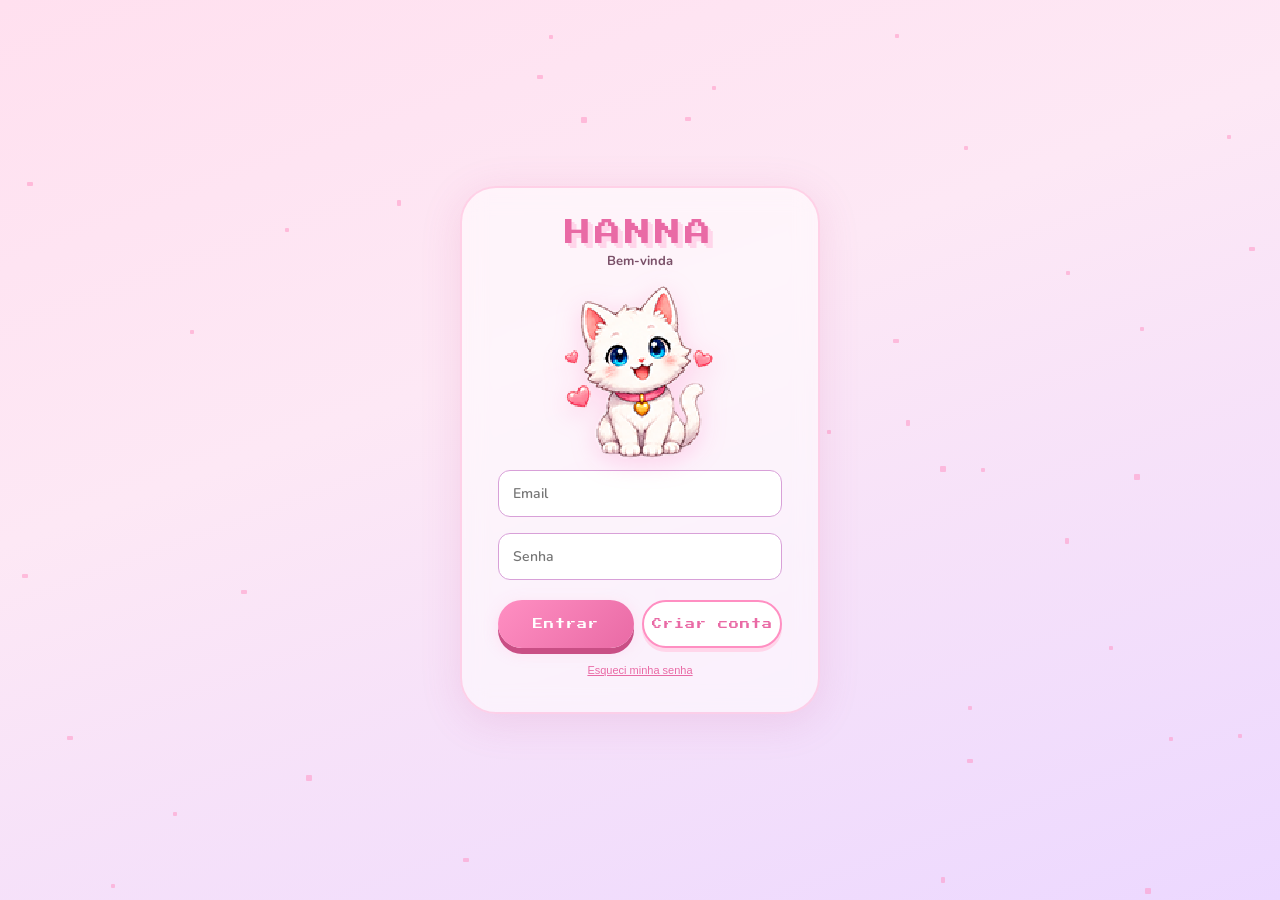
==== commit cba15d37: "mina completa: geração de pedras, forja, elevador, persistência corrigida" ====
--- a/index.html
+++ b/index.html
@@ -2095,11 +2095,26 @@
 
     </div>
 
+    <!-- Aba para Mineração -->
+    <div class="abas-fazenda">
+      <button class="aba-fazenda-btn ativa" id="abaFazendaBtn">
+        <img src="assets/sprites/hanna/hanna-fazenda-icon.png" class="icone-aba">
+        Fazenda
+      </button>
+      <button class="aba-fazenda-btn" id="abaMinerarBtn">
+        <img src="assets/sprites/mina/picaretas/picareta-base.png" class="icone-aba">
+        Minerar
+      </button>
+      <button class="aba-fazenda-btn" id="abaForjaBtn">
+        <img src="assets/sprites/mina/itens/minerio-ouro.png" class="icone-aba">
+        Forja
+      </button>
+    </div>
+
   </div>
 
   <!-- Fazenda Cozy -->
-
-  <div class="fazenda-area">
+  <div class="fazenda-area" id="areaFazendaConteudo">
 
       <!-- Card da Hanna -->
 
@@ -2190,6 +2205,71 @@
           </div>
 
       </div>
+    </div>
+
+    <!-- Área da Mina -->
+    <div id="areaMinerarConteudo" style="display:none;">
+
+      <div class="mina-header">
+        <span id="minaNivelTexto">Nível 1</span>
+        <button class="mina-elevador-btn" id="btnElevadorMina" style="display:none;">
+          <img src="assets/sprites/mina/elevador.png" class="icone-aba">
+          Elevador
+        </button>
+        <div class="mina-energia-aviso" id="minaEnergiaAviso" style="display:none;">
+          <img src="assets/sprites/mina/hanna-cansada.png" class="hanna-cansada-icon">
+          A Hanna está cansada!
+        </div>
+      </div>
+
+      <div class="cenario-mina" id="cenarioMina">
+        <img src="assets/sprites/mina/cenarios/cenario-mina.png" id="fundoMina" class="fundo-mina">
+      </div>
+
+      <button class="mina-inventario-btn" id="btnInventarioMina">
+        <img src="assets/sprites/mina/icon-inventario.png" class="icone-aba">
+        Inventário
+      </button>
+
+      <!-- Modal Inventário da Mina -->
+      <div id="modalInventarioMina" style="display:none;">
+        <div class="modal-inventario-conteudo">
+          <div class="inventario-abas">
+            <button class="inventario-aba-btn ativa" id="invAbaMochila">Mochila</button>
+            <button class="inventario-aba-btn" id="invAbaColecao">Coleção</button>
+          </div>
+
+          <div id="invMochilaConteudo" class="inventario-grid"></div>
+          <div id="invColecaoConteudo" class="inventario-grid" style="display:none;"></div>
+
+          <button id="btnFecharInventarioMina" class="btn-fechar-modal">Fechar</button>
+        </div>
+      </div>
+
+      <!-- Modal Elevador da Mina -->
+      <div id="modalElevadorMina" style="display:none;">
+        <div class="modal-inventario-conteudo">
+          <h3 style="text-align:center; color:var(--pink-deep); font-size:14px; margin-bottom:10px;">Escolha o andar</h3>
+          <div id="elevadorListaAndares" class="inventario-abas" style="flex-wrap: wrap;"></div>
+          <button id="btnFecharElevadorMina" class="btn-fechar-modal">Fechar</button>
+        </div>
+      </div>
+
+    </div>
+
+    <!-- Área da Forja -->
+    <div id="areaForjaConteudo" style="display:none;">
+
+      <div class="forja-abas">
+        <button class="forja-sub-aba ativa" id="forjaAbaVender">Vender</button>
+        <button class="forja-sub-aba" id="forjaAbaUpgrade">Picareta</button>
+        <button class="forja-sub-aba" id="forjaAbaJoias">Joias</button>
+      </div>
+
+      <div id="forjaVenderConteudo" class="forja-lista"></div>
+      <div id="forjaUpgradeConteudo" class="forja-lista" style="display:none;"></div>
+      <div id="forjaJoiasConteudo" class="forja-lista" style="display:none;"></div>
+
     </div>
 </div>  
 
--- a/style.css
+++ b/style.css
@@ -4159,7 +4159,6 @@
 }
 
 /* TOPO DA FAZENDA */
-
 .topo-fazenda {
 
     display: flex;
@@ -4173,7 +4172,6 @@
 }
 
 /* TÍTULO */
-
 .fazenda-titulo {
 
     font-family: var(--font-pixel);
@@ -4188,7 +4186,6 @@
 }
 
 /* QUANTIDADE DE SEMENTES */
-
 .sementes-chip {
 
     width: fit-content;
@@ -4268,6 +4265,15 @@
 
     transform: translateY(4px);
 
+}
+
+/* Aba da Fazenda e Mina */
+.icone-aba {
+  width: 20px;
+  height: 20px;
+  image-rendering: pixelated;
+  vertical-align: middle;
+  margin-right: 4px;
 }
 
 /* BOTÃO PLANTAR */
@@ -6141,4 +6147,304 @@
 #kikaFala.visivel {
   opacity: 1;
   transform: translateX(-50%) translateY(0);
+}
+
+/* Abas das Minas e Fazenda */
+.abas-fazenda {
+  display: flex;
+  gap: 10px;
+  margin: 10px 0;
+}
+
+.aba-fazenda-btn {
+  flex: 1;
+  display: flex;
+  align-items: center;
+  justify-content: center;
+  padding: 10px;
+  border-radius: var(--radius-md);
+  border: 1.5px solid var(--pink-mid);
+  background: var(--bg-card);
+  color: var(--text-mid);
+  font-weight: 700;
+  font-size: 13px;
+  cursor: pointer;
+}
+
+.aba-fazenda-btn.ativa {
+  background: var(--pink-mid);
+  color: #fff;
+}
+
+/* Minas */
+.mina-header {
+  display: flex;
+  justify-content: space-between;
+  align-items: center;
+  margin-bottom: 10px;
+  font-weight: 700;
+  color: var(--pink-deep);
+}
+
+.mina-energia-aviso {
+  display: flex;
+  align-items: center;
+  gap: 6px;
+  font-size: 11px;
+  color: #d9534f;
+  font-weight: 700;
+}
+
+.hanna-cansada-icon {
+  width: 24px;
+  height: 24px;
+  image-rendering: pixelated;
+}
+
+.cenario-mina {
+  position: relative;
+  width: 100%;
+  max-width: 420px;
+  aspect-ratio: 1 / 1;
+  margin: 0 auto;
+  overflow: hidden;
+  border-radius: var(--radius-md);
+  border: 2px solid var(--pink-mid);
+}
+
+.fundo-mina {
+  position: absolute;
+  top: 0;
+  left: 0;
+  width: 100%;
+  height: 100%;
+  object-fit: cover;
+  image-rendering: pixelated;
+  z-index: 1;
+}
+
+.pedra-mina {
+  position: absolute;
+  width: 48px;
+  height: 48px;
+  cursor: pointer;
+  z-index: 2;
+  image-rendering: pixelated;
+  transition: transform 0.15s;
+}
+
+.pedra-mina:active {
+  transform: scale(0.9);
+}
+
+.flash-item-mina {
+  animation: flashItemMina 0.9s ease-out forwards;
+}
+
+@keyframes flashItemMina {
+  0% { transform: scale(0.5) translateY(0); opacity: 1; }
+  60% { transform: scale(1.2) translateY(-15px); opacity: 1; }
+  100% { transform: scale(1) translateY(-30px); opacity: 0; }
+}
+
+/* Inventário Hanna */
+#modalInventarioMina {
+  position: fixed;
+  top: 0; left: 0;
+  width: 100%; height: 100%;
+  background: rgba(0,0,0,0.6);
+  z-index: 9999;
+  display: flex;
+  align-items: center;
+  justify-content: center;
+}
+
+.modal-inventario-conteudo {
+  background: var(--bg-card);
+  border: 1.5px solid var(--pink-mid);
+  border-radius: var(--radius-md);
+  padding: 16px;
+  width: 90%;
+  max-width: 380px;
+  max-height: 80vh;
+  overflow-y: auto;
+}
+
+.inventario-abas {
+  display: flex;
+  gap: 8px;
+  margin-bottom: 12px;
+}
+
+.inventario-aba-btn {
+  flex: 1;
+  padding: 8px;
+  border-radius: var(--radius-sm, 8px);
+  border: 1.5px solid var(--pink-mid);
+  background: var(--pink-light);
+  color: var(--text-mid);
+  font-weight: 700;
+  cursor: pointer;
+}
+
+.inventario-aba-btn.ativa {
+  background: var(--pink-mid);
+  color: #fff;
+}
+
+.inventario-grid {
+  display: grid;
+  grid-template-columns: repeat(5, 1fr);
+  gap: 8px;
+}
+
+.inventario-slot {
+  position: relative;
+  aspect-ratio: 1/1;
+  background: var(--pink-light);
+  border: 1.5px solid var(--pink-mid);
+  border-radius: 8px;
+  display: flex;
+  align-items: center;
+  justify-content: center;
+}
+
+.inventario-slot img {
+  width: 70%;
+  height: 70%;
+  object-fit: contain;
+  image-rendering: pixelated;
+}
+
+.inventario-slot.bloqueado img {
+  filter: grayscale(100%) brightness(0.5);
+}
+
+.inventario-slot .qtd-badge {
+  position: absolute;
+  bottom: 2px;
+  right: 2px;
+  background: var(--pink-deep);
+  color: #fff;
+  font-size: 9px;
+  font-weight: 700;
+  border-radius: 6px;
+  padding: 1px 4px;
+}
+
+.btn-fechar-modal {
+  width: 100%;
+  margin-top: 12px;
+  padding: 10px;
+  border-radius: var(--radius-sm, 8px);
+  border: none;
+  background: var(--pink-mid);
+  color: #fff;
+  font-weight: 700;
+  cursor: pointer;
+}
+
+.mina-inventario-btn {
+  display: flex;
+  align-items: center;
+  justify-content: center;
+  gap: 6px;
+  width: 100%;
+  max-width: 420px;
+  margin: 12px auto 0;
+  padding: 10px;
+  border-radius: var(--radius-md);
+  border: 1.5px solid var(--pink-mid);
+  background: var(--pink-light);
+  color: var(--text-mid);
+  font-weight: 700;
+  font-size: 13px;
+  cursor: pointer;
+}
+
+/* Forja da Mina */
+.forja-abas {
+  display: flex;
+  gap: 8px;
+  margin-bottom: 12px;
+}
+
+.forja-sub-aba {
+  flex: 1;
+  padding: 8px;
+  border-radius: var(--radius-sm, 8px);
+  border: 1.5px solid var(--pink-mid);
+  background: var(--pink-light);
+  color: var(--text-mid);
+  font-weight: 700;
+  font-size: 12px;
+  cursor: pointer;
+}
+
+.forja-sub-aba.ativa {
+  background: var(--pink-mid);
+  color: #fff;
+}
+
+.forja-item-card {
+  display: flex;
+  align-items: center;
+  gap: 12px;
+  background: var(--bg-card);
+  border: 1.5px solid var(--pink-mid);
+  border-radius: var(--radius-md);
+  padding: 10px;
+  margin-bottom: 8px;
+}
+
+.forja-item-card img {
+  width: 48px;
+  height: 48px;
+  image-rendering: pixelated;
+}
+
+.forja-item-info {
+  flex: 1;
+}
+
+.forja-item-info strong {
+  display: block;
+  font-size: 13px;
+  color: var(--pink-deep);
+}
+
+.forja-item-info span {
+  font-size: 11px;
+  color: var(--text-mid);
+}
+
+.forja-item-btn {
+  padding: 8px 14px;
+  border-radius: var(--radius-sm, 8px);
+  border: none;
+  background: var(--pink-mid);
+  color: #fff;
+  font-weight: 700;
+  cursor: pointer;
+  font-size: 12px;
+}
+
+.forja-item-btn:disabled {
+  background: #ccc;
+  cursor: not-allowed;
+}
+
+/* Botões Elevador */
+.mina-elevador-btn {
+  display: flex;
+  align-items: center;
+  gap: 4px;
+  padding: 6px 10px;
+  border-radius: var(--radius-sm, 8px);
+  border: 1.5px solid var(--pink-mid);
+  background: var(--pink-light);
+  color: var(--text-mid);
+  font-weight: 700;
+  font-size: 11px;
+  cursor: pointer;
 }
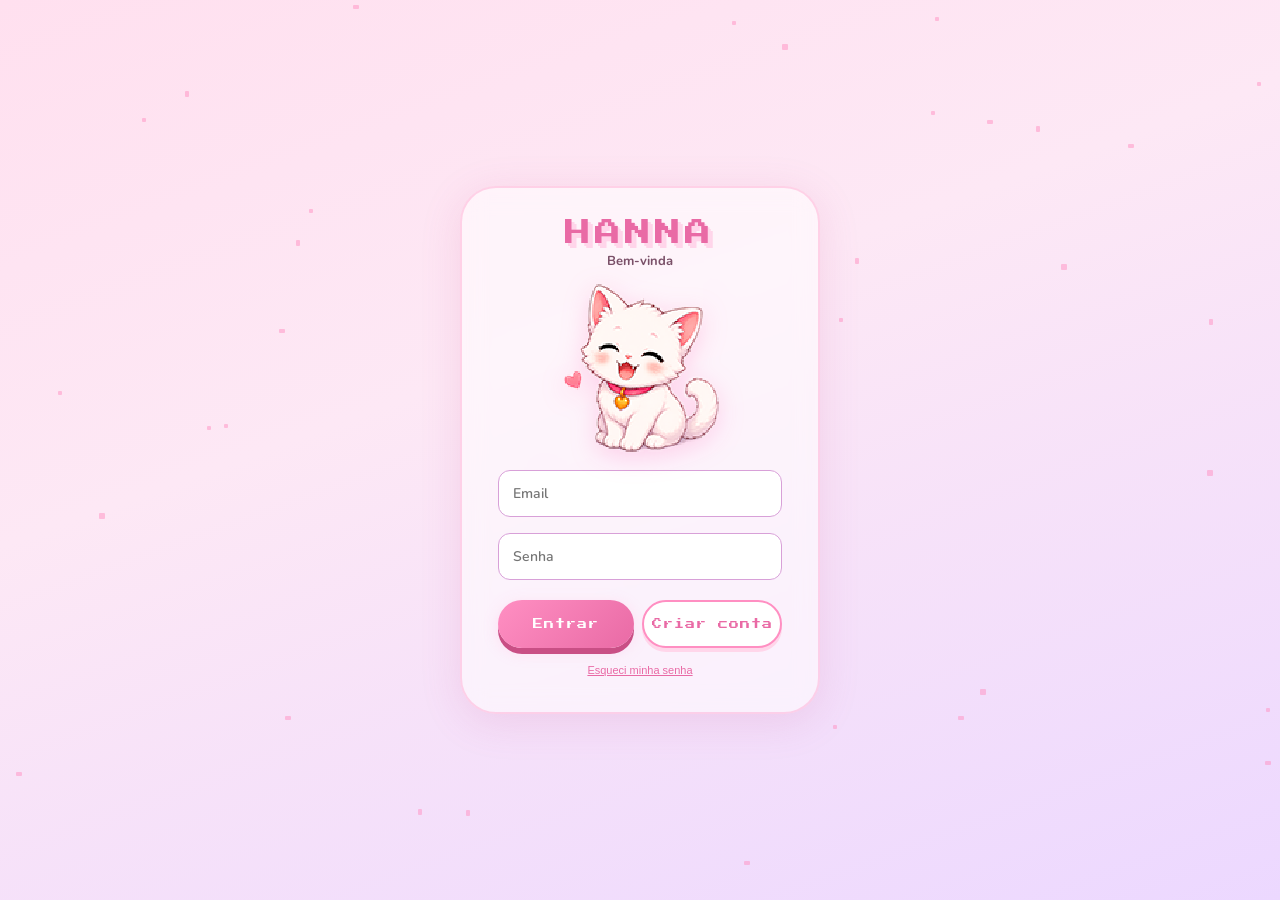
==== commit 68085b72: "sistema de bilhete secreto na mina: sorteio diário, modal com efeito de digitação, aba dedicada na m" ====
--- a/index.html
+++ b/index.html
@@ -2237,10 +2237,12 @@
           <div class="inventario-abas">
             <button class="inventario-aba-btn ativa" id="invAbaMochila">Mochila</button>
             <button class="inventario-aba-btn" id="invAbaColecao">Coleção</button>
+            <button class="inventario-aba-btn" id="invAbaBilhete">Bilhete</button>
           </div>
 
           <div id="invMochilaConteudo" class="inventario-grid"></div>
           <div id="invColecaoConteudo" class="inventario-grid" style="display:none;"></div>
+          <div id="invBilheteConteudo" class="inventario-grid" style="display:none;"></div>
 
           <button id="btnFecharInventarioMina" class="btn-fechar-modal">Fechar</button>
         </div>
@@ -2252,6 +2254,15 @@
           <h3 style="text-align:center; color:var(--pink-deep); font-size:14px; margin-bottom:10px;">Escolha o andar</h3>
           <div id="elevadorListaAndares" class="inventario-abas" style="flex-wrap: wrap;"></div>
           <button id="btnFecharElevadorMina" class="btn-fechar-modal">Fechar</button>
+        </div>
+      </div>
+
+      <!-- Modal Bilhete Secreto -->
+      <div id="modalBilheteMina" style="display:none;">
+        <div class="modal-inventario-conteudo">
+          <h3 id="bilheteTituloModal" style="text-align:center; color:var(--pink-deep); font-size:14px; margin-bottom:10px;"></h3>
+          <p id="bilheteTextoConteudo" class="bilhete-texto"></p>
+          <button id="btnFecharBilheteMina" class="btn-fechar-modal">Fechar</button>
         </div>
       </div>
 
--- a/style.css
+++ b/style.css
@@ -6447,4 +6447,13 @@
   font-weight: 700;
   font-size: 11px;
   cursor: pointer;
+}
+
+/* Bilhete secreto */
+.bilhete-texto {
+  font-size: 13px;
+  line-height: 1.6;
+  color: var(--text-mid);
+  font-style: italic;
+  min-height: 80px;
 }
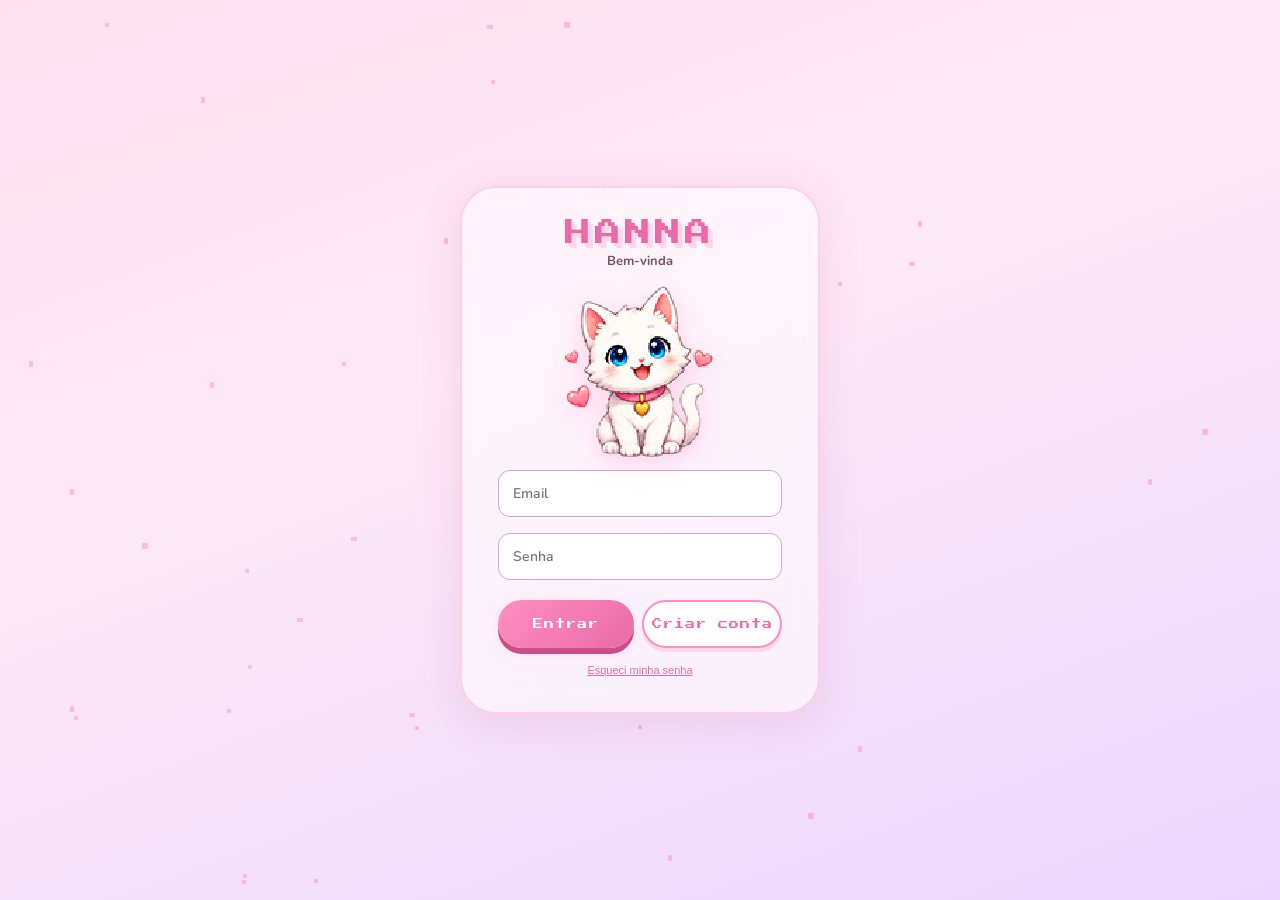
==== commit 54d27a6e: "conquistas de Kanna e Mina completas + sincronização total com Firestore" ====
--- a/index.html
+++ b/index.html
@@ -863,6 +863,12 @@
 
       <div class="trofeus-secao-titulo">Momentos Especiais</div>
       <div class="trofeus-grid" id="gridMomentos"></div>
+
+      <div class="trofeus-secao-titulo">Kanna</div>
+      <div class="trofeus-grid" id="gridKanna"></div>
+
+      <div class="trofeus-secao-titulo">Mina</div>
+      <div class="trofeus-grid" id="gridMina"></div>
 
     </div>
   </div>
--- a/style.css
+++ b/style.css
@@ -6210,6 +6210,8 @@
   overflow: hidden;
   border-radius: var(--radius-md);
   border: 2px solid var(--pink-mid);
+  overscroll-behavior: contain;
+  touch-action: manipulation;
 }
 
 .fundo-mina {
@@ -6231,6 +6233,10 @@
   z-index: 2;
   image-rendering: pixelated;
   transition: transform 0.15s;
+  touch-action: manipulation;
+  -webkit-user-select: none;
+  -webkit-touch-callout: none;
+  user-select: none;
 }
 
 .pedra-mina:active {
@@ -6456,4 +6462,17 @@
   color: var(--text-mid);
   font-style: italic;
   min-height: 80px;
+}
+
+#modalBilheteMina {
+  position: fixed;
+  top: 0;
+  left: 0;
+  width: 100%;
+  height: 100%;
+  background: rgba(0,0,0,0.6);
+  z-index: 9999;
+  display: flex;
+  align-items: center;
+  justify-content: center;
 }
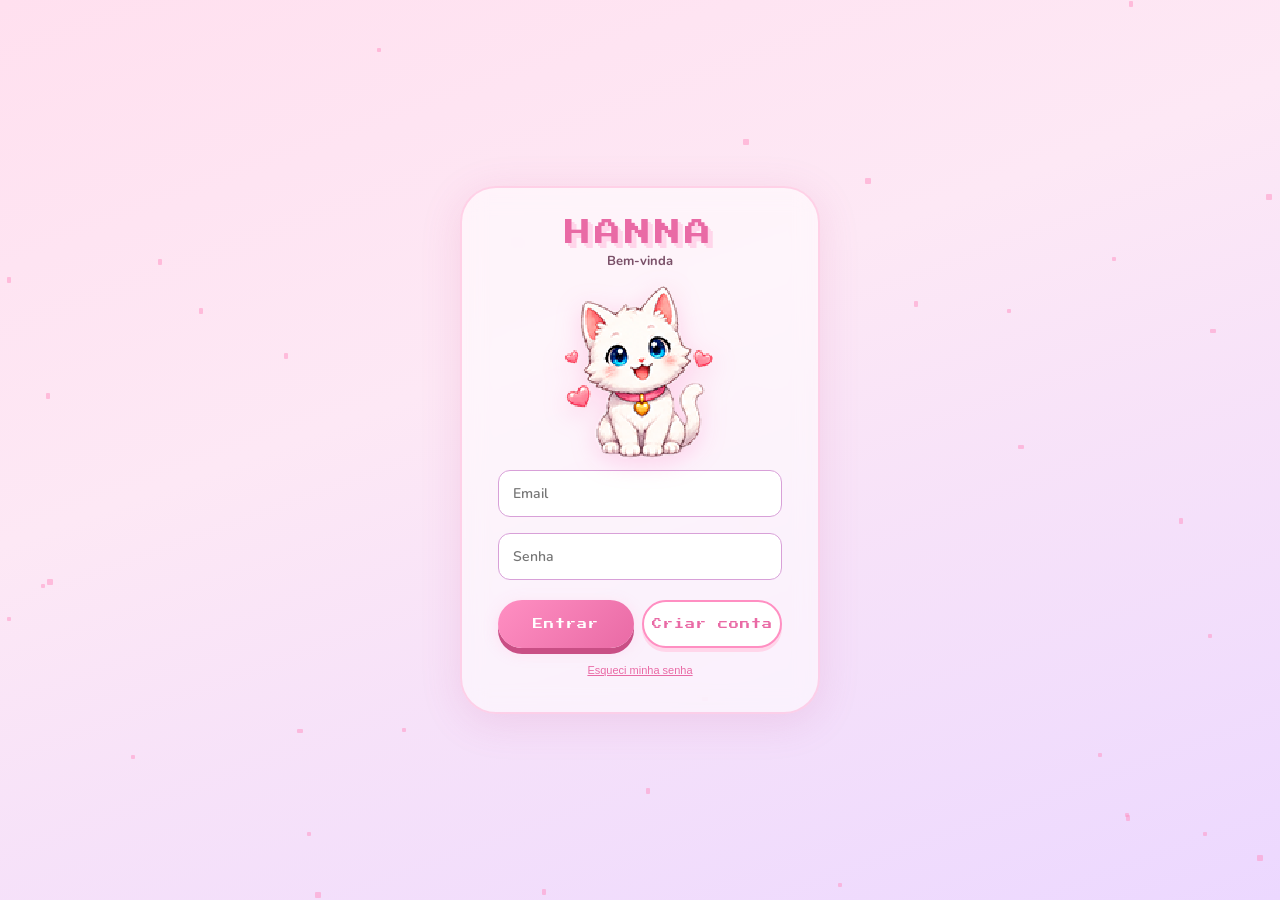
==== commit cb1e9fb9: "Cabine de Fotos completa: cenários, poses, combos múltiplos, álbum de fotos reveladas" ====
--- a/index.html
+++ b/index.html
@@ -1860,6 +1860,10 @@
           <button class="msn-aba ativo" data-aba="chat">Chat</button>
           <button class="msn-aba" data-aba="cuidar">Cuidar</button>
           <button class="msn-aba" data-aba="mimos">Mimos</button>
+          <button class="msn-aba" data-aba="fotos">
+            <img src="assets/sprites/cabine-fotos/camera.png" style="width:16px;height:16px;image-rendering:pixelated;vertical-align:middle;margin-right:4px;">
+            Fotos
+          </button>
         </div>
 
         <!-- ABA CHAT -->
@@ -1883,7 +1887,7 @@
             <div class="msn-figurinhas-btn-wrap">
               <button id="btnAbrirFigurinhas" class="msn-btn-figurinha">Figurinhas</button>
             </div>
-            <input type="text" id="msnInputMsg" class="input-cozy" placeholder="Digite uma mensagem..." maxlength="80">
+            <input type="text" id="msnInputMsg" class="input-cozy" placeholder="Digite uma mensagem..." maxlength="200">
             <button id="msnEnviarMsg" class="msn-btn-enviar">Enviar</button>
           </div>
         </div>
@@ -1919,6 +1923,27 @@
                 <span class="msn-stat-label">Vínculo</span>
                 <div class="msn-stat-barra"><div class="msn-stat-fill" id="msnStatVinculo" style="width:0%;background:#ff69b4;"></div></div>
                 <span class="msn-stat-valor" id="msnStatVinculoVal">0%</span>
+              </div>
+            </div>
+
+            <!-- Recursos e progresso da outra jogadora -->
+            <div class="msn-recursos-titulo">Recursos e progresso</div>
+            <div class="msn-recursos-grid">
+              <div class="msn-recurso-item">
+                <img src="assets/ui/icons/icon-moeda.png" class="msn-recurso-icon">
+                <span id="msnOutraMoedas">0</span>
+              </div>
+              <div class="msn-recurso-item">
+                <img src="assets/ui/icons/icon-farm.png" class="msn-recurso-icon">
+                <span id="msnOutraSementes">0</span>
+              </div>
+              <div class="msn-recurso-item">
+                <img src="assets/sprites/mina/picaretas/picareta-base.png" class="msn-recurso-icon">
+                <span id="msnOutraNivelMina">Nível 1</span>
+              </div>
+              <div class="msn-recurso-item">
+                <img src="assets/sprites/mina/escada.png" class="msn-recurso-icon">
+                <span id="msnOutraQualMina">Mina 1</span>
               </div>
             </div>
           </div>
@@ -2057,6 +2082,44 @@
 
         </div>
 
+        <!-- ABA FOTOS -->
+        <div id="msnAbaFotos" class="msn-aba-conteudo" style="display:none;">
+          <button id="btnVerAlbumFoto" class="foto-btn-voltar" style="margin-bottom:10px;">Ver Álbum de Fotos</button>
+
+          <!-- Álbum -->
+          <div id="fotoEtapaAlbum" style="display:none;">
+            <div class="msn-stats-titulo">Álbum de Fotos</div>
+            <div class="foto-album-grid" id="fotoAlbumGrid"></div>
+            <button id="btnFecharAlbum" class="foto-btn-voltar">Fechar Álbum</button>
+          </div>
+
+        <!-- Etapa 1: Escolher cenário -->
+        <div id="fotoEtapaCenario">
+          <div class="msn-stats-titulo">Escolha o cenário</div>
+          <div class="foto-cenarios-grid" id="fotoCenariosGrid"></div>
+        </div>
+
+        <!-- Etapa 2: Escolher personagens e poses -->
+        <div id="fotoEtapaPersonagens" style="display:none;">
+          <div class="msn-stats-titulo">Quem vai estar na foto?</div>
+          <div class="foto-personagens-grid" id="fotoPersonagensGrid"></div>
+          <div id="fotoPosesContainer"></div>
+          <div id="fotoComboContainer"></div>
+          <button id="btnFotoVerPrevia" class="msn-btn-enviar" style="width:100%;margin-top:12px;" disabled>Ver Prévia</button>
+          <button id="btnFotoVoltarCenario" class="foto-btn-voltar">Trocar cenário</button>
+        </div>
+
+        <!-- Etapa 3: Prévia e compra -->
+        <div id="fotoEtapaPrevia" style="display:none;">
+          <div class="msn-stats-titulo">Sua foto ficou assim!</div>
+          <div class="foto-preview-frame" id="fotoPreviewFrame"></div>
+          <div class="foto-preco-info" id="fotoPrecoInfo"></div>
+          <button id="btnFotoComprar" class="msn-btn-enviar" style="width:100%;margin-top:8px;">Revelar Foto</button>
+          <button id="btnFotoVoltar" class="foto-btn-voltar">Voltar</button>
+        </div>
+
+      </div>
+
       </div>
     </div>  
   </div>
@@ -2218,6 +2281,10 @@
 
       <div class="mina-header">
         <span id="minaNivelTexto">Nível 1</span>
+        <button class="mina-trocar-btn" id="btnTrocarMina" style="display:none;">
+          <img src="assets/sprites/mina2/floco-neve.png" class="icone-aba">
+          Mina 2
+        </button>
         <button class="mina-elevador-btn" id="btnElevadorMina" style="display:none;">
           <img src="assets/sprites/mina/elevador.png" class="icone-aba">
           Elevador
--- a/style.css
+++ b/style.css
@@ -1372,6 +1372,40 @@
   flex-shrink: 0;
 }
 
+.msn-recursos-titulo {
+  font-size: 12px;
+  font-weight: 700;
+  color: var(--pink-deep);
+  margin-top: 14px;
+  margin-bottom: 8px;
+}
+
+.msn-recursos-grid {
+  display: grid;
+  grid-template-columns: repeat(2, 1fr);
+  gap: 8px;
+}
+
+.msn-recurso-item {
+  display: flex;
+  align-items: center;
+  gap: 6px;
+  background: var(--pink-light);
+  border: 1.5px solid var(--pink-mid);
+  border-radius: var(--radius-sm, 8px);
+  padding: 8px 10px;
+  font-size: 12px;
+  font-weight: 700;
+  color: var(--text-mid);
+}
+
+.msn-recurso-icon {
+  width: 20px;
+  height: 20px;
+  image-rendering: pixelated;
+  flex-shrink: 0;
+}
+
 /* SALDO */
 .msn-saldo {
   display: flex;
@@ -6475,4 +6509,233 @@
   display: flex;
   align-items: center;
   justify-content: center;
+}
+
+/* Cabine de Fotos */
+.foto-cenarios-grid {
+  display: grid;
+  grid-template-columns: repeat(2, 1fr);
+  gap: 10px;
+  margin-top: 10px;
+}
+
+.foto-cenario-card {
+  cursor: pointer;
+  border: 1.5px solid var(--pink-mid);
+  border-radius: var(--radius-md);
+  overflow: hidden;
+  text-align: center;
+  background: var(--bg-card);
+}
+
+.foto-cenario-card img {
+  width: 100%;
+  height: 80px;
+  object-fit: cover;
+  image-rendering: pixelated;
+}
+
+.foto-cenario-cor-sample {
+  width: 100%;
+  height: 80px;
+}
+
+.foto-cenario-card span {
+  display: block;
+  padding: 6px;
+  font-size: 11px;
+  font-weight: 700;
+  color: var(--text-mid);
+}
+
+.foto-personagens-grid {
+  display: grid;
+  grid-template-columns: repeat(3, 1fr);
+  gap: 8px;
+  margin-top: 10px;
+}
+
+.foto-personagem-card {
+  cursor: pointer;
+  border: 1.5px solid var(--pink-mid);
+  border-radius: var(--radius-md);
+  overflow: hidden;
+  text-align: center;
+  background: var(--bg-card);
+  transition: border-color .2s, box-shadow .2s;
+}
+
+.foto-personagem-card.selecionado {
+  border-color: var(--pink-deep);
+  box-shadow: 0 0 0 2px var(--pink-deep);
+}
+
+.foto-personagem-card img {
+  width: 100%;
+  height: 60px;
+  object-fit: contain;
+  image-rendering: pixelated;
+  padding-top: 4px;
+}
+
+.foto-personagem-card span {
+  display: block;
+  padding: 4px;
+  font-size: 10px;
+  font-weight: 700;
+  color: var(--text-mid);
+}
+
+.foto-preview-frame {
+  position: relative;
+  width: 100%;
+  aspect-ratio: 4/3;
+  border-radius: var(--radius-md);
+  border: 2px solid var(--pink-mid);
+  background-size: cover;
+  background-position: center;
+  overflow: hidden;
+  margin-top: 10px;
+  display: flex;
+  flex-wrap: nowrap;
+  align-items: flex-end;
+  justify-content: center;
+  gap: 1px;
+  padding: 4px;
+}
+
+.foto-preview-personagem {
+  object-fit: contain;
+  image-rendering: pixelated;
+  height: auto;
+}
+
+.foto-preview-humano {
+  width: 22%;
+  max-height: 45%;
+}
+
+.foto-preview-pet {
+  width: 13%;
+  max-height: 25%;
+}
+
+.foto-preco-info {
+  text-align: center;
+  margin-top: 10px;
+  font-size: 13px;
+  color: var(--pink-deep);
+}
+
+.foto-poses-linha {
+  display: flex;
+  align-items: center;
+  gap: 8px;
+  padding: 6px 0;
+  border-bottom: 1px solid var(--pink-light);
+}
+
+.foto-poses-nome {
+  font-size: 11px;
+  font-weight: 700;
+  color: var(--text-mid);
+  width: 60px;
+  flex-shrink: 0;
+}
+
+.foto-poses-thumbs {
+  display: flex;
+  gap: 6px;
+  flex-wrap: wrap;
+}
+
+.foto-pose-thumb {
+  width: 36px;
+  height: 36px;
+  object-fit: contain;
+  image-rendering: pixelated;
+  border-radius: 8px;
+  border: 1.5px solid var(--pink-mid);
+  background: var(--pink-light);
+  cursor: pointer;
+  opacity: 0.6;
+}
+
+.foto-pose-thumb.ativa {
+  opacity: 1;
+  border-color: var(--pink-deep);
+  box-shadow: 0 0 0 2px var(--pink-deep);
+}
+
+.foto-pose-thumb-texto {
+  width: 36px;
+  height: 36px;
+  display: flex;
+  align-items: center;
+  justify-content: center;
+  font-size: 8px;
+  text-align: center;
+  border-radius: 8px;
+  border: 1.5px solid var(--pink-mid);
+  background: var(--pink-light);
+  cursor: pointer;
+  opacity: 0.6;
+  color: var(--text-mid);
+}
+
+.foto-pose-thumb-texto.ativa {
+  opacity: 1;
+  border-color: var(--pink-deep);
+  box-shadow: 0 0 0 2px var(--pink-deep);
+}
+
+.foto-preview-combo {
+  width: 30%;
+  max-height: 45%;
+}
+
+.foto-btn-voltar {
+  width: 100%;
+  margin-top: 8px;
+  padding: 10px;
+  border-radius: var(--radius-md);
+  border: 1.5px solid var(--pink-mid);
+  background: var(--pink-light);
+  color: var(--pink-deep);
+  font-weight: 700;
+  font-size: 13px;
+  cursor: pointer;
+}
+
+.foto-cores-grid {
+  grid-column: 1 / -1;
+  display: flex;
+  flex-wrap: wrap;
+  gap: 10px;
+  justify-content: center;
+  padding: 10px 0;
+}
+
+.foto-cor-swatch {
+  width: 44px;
+  height: 44px;
+  border-radius: 50%;
+  border: 2px solid var(--pink-mid);
+  cursor: pointer;
+}
+
+.foto-album-grid {
+  display: grid;
+  grid-template-columns: repeat(3, 1fr);
+  gap: 8px;
+  margin-top: 10px;
+}
+
+.foto-album-card {
+  aspect-ratio: 1/1;
+  border-radius: var(--radius-sm, 8px);
+  border: 1.5px solid var(--pink-mid);
+  background-size: cover;
+  background-position: center;
+  cursor: pointer;
 }
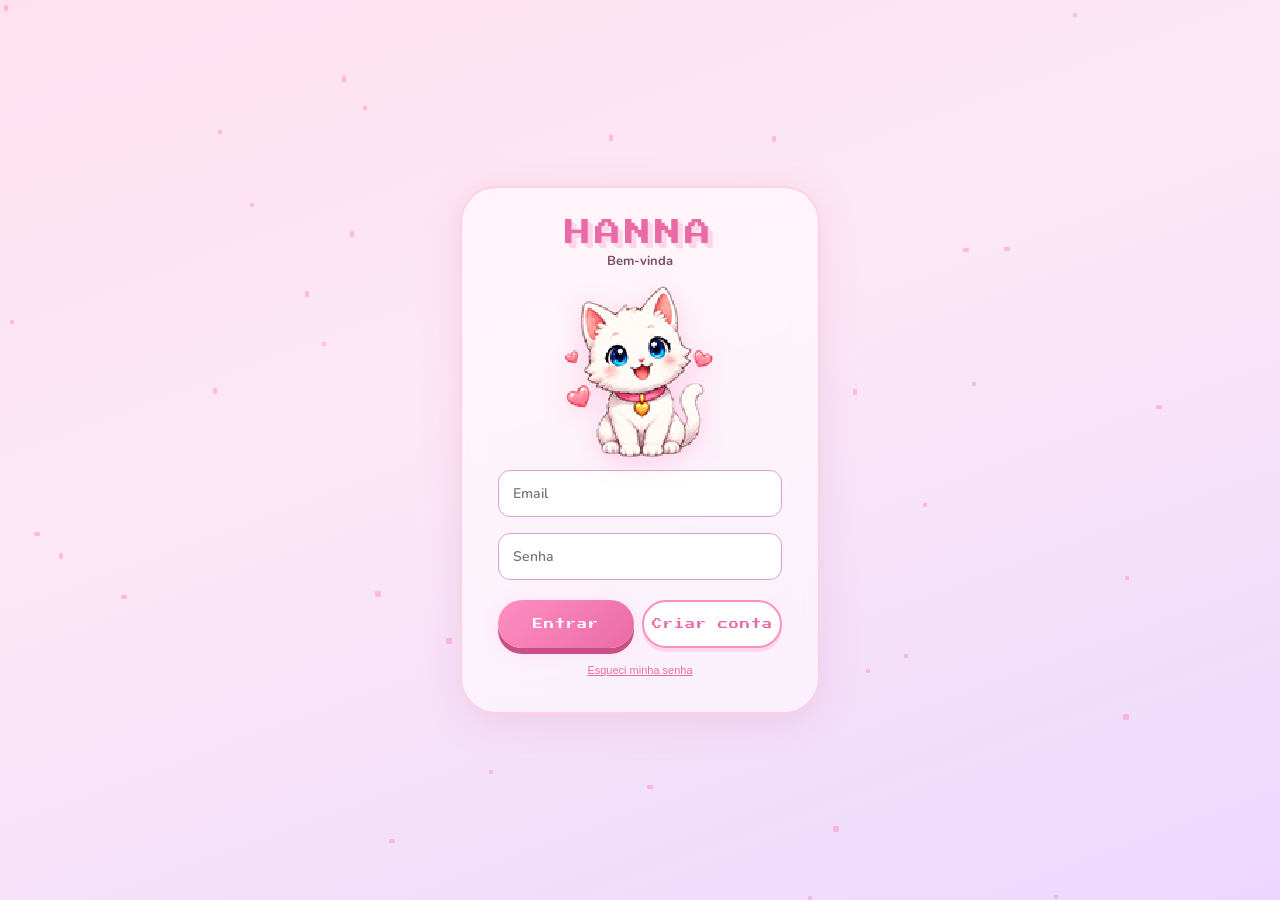
==== commit 30887488: "novo minigame, quiz colaborativo" ====
--- a/index.html
+++ b/index.html
@@ -2642,6 +2642,19 @@
           <button class="mg-btn-jogar" data-jogo="forca">Jogar</button>
         </div>
 
+        <!-- Jogo 20: Conexão Kanna -->
+        <div class="mg-card" id="mgCardConexaoKanna">
+          <div class="mg-card-icon">
+            <img src="assets/sprites/conexao-kanna/kanna.png" alt="" style="width:40px;height:40px;object-fit:cover;border-radius:8px;">
+          </div>
+          <div class="mg-card-info">
+            <div class="mg-card-titulo">Conexão Kanna</div>
+            <div class="mg-card-desc">O quanto vocês se conhecem? Crie perguntas e descubra o quanto sua parceira te conhece de verdade!</div>
+            <div class="mg-card-recompensa">🪙 3.000 por acerto</div>
+          </div>
+          <button class="mg-btn-jogar" data-jogo="conexaokanna">Jogar</button>
+        </div>
+
     </div>
   </div>
 </div>
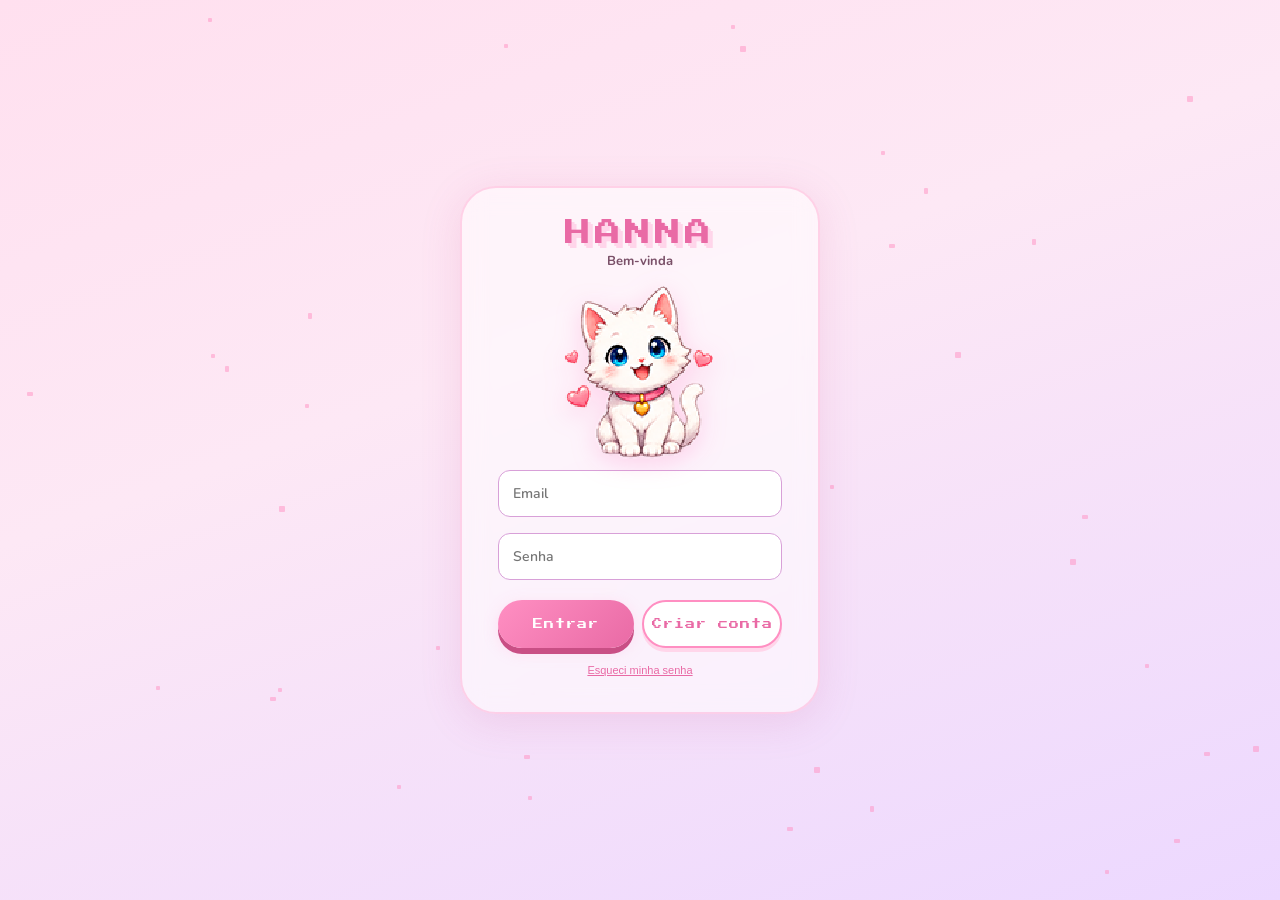
==== commit bb63dab3: "Adiciona Presentes virtuais e minigame Trilha Kanna" ====
--- a/index.html
+++ b/index.html
@@ -1863,6 +1863,10 @@
           <button class="msn-aba" data-aba="fotos">
             <img src="assets/sprites/cabine-fotos/camera.png" style="width:16px;height:16px;image-rendering:pixelated;vertical-align:middle;margin-right:4px;">
             Fotos
+          </button>
+          <button class="msn-aba" data-aba="presentes">
+            <img src="assets/sprites/presentes/hanna-encomenda.png" style="width:16px;height:16px;image-rendering:pixelated;vertical-align:middle;margin-right:4px;">
+            Presentes
           </button>
         </div>
 
@@ -2093,32 +2097,71 @@
             <button id="btnFecharAlbum" class="foto-btn-voltar">Fechar Álbum</button>
           </div>
 
-        <!-- Etapa 1: Escolher cenário -->
-        <div id="fotoEtapaCenario">
-          <div class="msn-stats-titulo">Escolha o cenário</div>
-          <div class="foto-cenarios-grid" id="fotoCenariosGrid"></div>
-        </div>
-
-        <!-- Etapa 2: Escolher personagens e poses -->
-        <div id="fotoEtapaPersonagens" style="display:none;">
-          <div class="msn-stats-titulo">Quem vai estar na foto?</div>
-          <div class="foto-personagens-grid" id="fotoPersonagensGrid"></div>
-          <div id="fotoPosesContainer"></div>
-          <div id="fotoComboContainer"></div>
-          <button id="btnFotoVerPrevia" class="msn-btn-enviar" style="width:100%;margin-top:12px;" disabled>Ver Prévia</button>
-          <button id="btnFotoVoltarCenario" class="foto-btn-voltar">Trocar cenário</button>
-        </div>
-
-        <!-- Etapa 3: Prévia e compra -->
-        <div id="fotoEtapaPrevia" style="display:none;">
-          <div class="msn-stats-titulo">Sua foto ficou assim!</div>
-          <div class="foto-preview-frame" id="fotoPreviewFrame"></div>
-          <div class="foto-preco-info" id="fotoPrecoInfo"></div>
-          <button id="btnFotoComprar" class="msn-btn-enviar" style="width:100%;margin-top:8px;">Revelar Foto</button>
-          <button id="btnFotoVoltar" class="foto-btn-voltar">Voltar</button>
-        </div>
-
-      </div>
+          <!-- Etapa 1: Escolher cenário -->
+          <div id="fotoEtapaCenario">
+            <div class="msn-stats-titulo">Escolha o cenário</div>
+            <div class="foto-cenarios-grid" id="fotoCenariosGrid"></div>
+          </div>
+
+          <!-- Etapa 2: Escolher personagens e poses -->
+          <div id="fotoEtapaPersonagens" style="display:none;">
+            <div class="msn-stats-titulo">Quem vai estar na foto?</div>
+            <div class="foto-personagens-grid" id="fotoPersonagensGrid"></div>
+            <div id="fotoPosesContainer"></div>
+            <div id="fotoComboContainer"></div>
+            <button id="btnFotoVerPrevia" class="msn-btn-enviar" style="width:100%;margin-top:12px;" disabled>Ver Prévia</button>
+            <button id="btnFotoVoltarCenario" class="foto-btn-voltar">Trocar cenário</button>
+          </div>
+
+          <!-- Etapa 3: Prévia e compra -->
+          <div id="fotoEtapaPrevia" style="display:none;">
+            <div class="msn-stats-titulo">Sua foto ficou assim!</div>
+            <div class="foto-preview-frame" id="fotoPreviewFrame"></div>
+            <div class="foto-preco-info" id="fotoPrecoInfo"></div>
+            <button id="btnFotoComprar" class="msn-btn-enviar" style="width:100%;margin-top:8px;">Revelar Foto</button>
+            <button id="btnFotoVoltar" class="foto-btn-voltar">Voltar</button>
+          </div>
+        </div>
+
+        <!-- ABA PRESENTES -->
+        <div id="msnAbaPresentes" class="msn-aba-conteudo" style="display:none;">
+          <button id="btnVerAlbumPresente" class="foto-btn-voltar" style="margin-bottom:10px;">Ver Presentes Recebidos</button>
+
+          <!-- Etapa 1: escolher presente -->
+          <div id="presenteEtapaEnvio">
+            <div class="msn-stats-titulo">Mandar um Presente</div>
+            <div class="presentes-grid" id="gridPresentes"></div>
+          </div>
+
+          <!-- Etapa 2: confirmar envio -->
+          <div id="presenteEtapaConfirmar" style="display:none;">
+            <div class="presente-preview-confirmar">
+              <img id="previewPresenteEnvio" src="" alt="">
+            </div>
+            <div class="msn-stats-titulo" id="nomePresenteEnvio" style="text-align:center;"></div>
+            <textarea id="mensagemPresente" class="input-cozy" maxlength="180" placeholder="Escreva algo junto (opcional)" style="width:100%;min-height:70px;margin-top:10px;resize:none;"></textarea>
+            <p style="text-align:center;color:var(--text-mid);font-size:12px;margin:10px 0;">Custo: 50.000 hannacoins</p>
+            <button id="btnConfirmarEnvioPresente" class="msn-btn-enviar" style="width:100%;">Enviar Presente</button>
+            <button id="btnCancelarEnvioPresente" class="foto-btn-voltar">Voltar</button>
+          </div>
+
+          <!-- Etapa 3: álbum -->
+          <div id="presenteEtapaAlbum" style="display:none;">
+            <div class="msn-stats-titulo">Presentes Recebidos</div>
+            <div class="presentes-grid" id="presentesAlbumGrid"></div>
+            <button id="btnFecharAlbumPresente" class="foto-btn-voltar">Fechar Álbum</button>
+          </div>
+        </div>
+
+        <!-- Popup de presente recebido (fica fora do MSN, junto dos outros modais) -->
+        <div id="modalPresenteRecebido" class="modal-overlay" style="display:none;">
+          <div class="modal-conteudo">
+            <img id="imgPresenteRecebido" src="" alt="" style="max-width:150px;">
+            <p id="nomePresenteRecebido" class="presente-popup-texto"></p>
+            <p id="mensagemPresenteRecebido" class="presente-popup-texto"></p>
+            <button id="btnFecharPresenteRecebido" class="btn-cozy">Guardar no Álbum</button>
+          </div>
+        </div>
 
       </div>
     </div>  
@@ -2655,6 +2698,19 @@
           <button class="mg-btn-jogar" data-jogo="conexaokanna">Jogar</button>
         </div>
 
+        <!-- Jogo 21: Trilha Kanna -->
+        <div class="mg-card" id="mgCardTrilhaKanna">
+          <div class="mg-card-icon">
+            <img src="assets/sprites/trilha-kanna/trilha-icon.png" alt="" style="width:40px;height:40px;object-fit:cover;border-radius:8px;">
+          </div>
+          <div class="mg-card-info">
+            <div class="mg-card-titulo">Trilha Kanna</div>
+            <div class="mg-card-desc">Crie perguntas musicais e veja se ela acerta a alternativa certa!</div>
+            <div class="mg-card-recompensa">🪙 5.000 por acerto</div>
+          </div>
+          <button class="mg-btn-jogar" data-jogo="trilhakanna">Jogar</button>
+        </div>
+
     </div>
   </div>
 </div>
--- a/style.css
+++ b/style.css
@@ -6738,4 +6738,80 @@
   background-size: cover;
   background-position: center;
   cursor: pointer;
+}
+
+/* Presentes virtuais */
+.presente-icone {
+  background-color: #0f0e0e;
+  box-shadow: 0 2px 6px rgba(0, 0, 0, 0.4);
+  border: 2px solid #2a2a2a; 
+  border-radius: 14px;
+  padding: 10px;
+  display: flex;
+  align-items: center;
+  justify-content: center;
+}
+
+.presente-preview-confirmar {
+  background-color: #0f0e0e;
+  border: 3px solid var(--pink-mid, #ff8fc2);
+  border-radius: 14px;
+  padding: 16px;
+  width: 160px;
+  height: 160px;
+  margin: 0 auto;
+  display: flex;
+  align-items: center;
+  justify-content: center;
+  box-shadow: 0 0 12px rgba(255, 143, 194, 0.4);
+}
+
+.presente-preview-confirmar img {
+  max-width: 100%;
+  max-height: 100%;
+}
+
+.presente-icone img {
+  width: 100%;
+  height: auto;
+  display: block;
+}
+
+@import url('https://fonts.googleapis.com/css2?family=Fredoka:wght@400;600&display=swap');
+
+.presentes-grid {
+  display: grid;
+  grid-template-columns: repeat(auto-fill, minmax(80px, 1fr));
+  gap: 10px;
+  padding: 10px;
+}
+
+.presente-icone {
+  background-color: #0f0e0e;
+  border: 2px solid #2a2a2a;
+  border-radius: 14px;
+  padding: 10px;
+  display: flex;
+  align-items: center;
+  justify-content: center;
+  box-shadow: 0 2px 6px rgba(0, 0, 0, 0.4);
+  cursor: pointer;
+  transition: transform 0.15s;
+}
+
+.presente-icone:hover {
+  transform: scale(1.05);
+}
+
+.presente-icone img {
+  width: 100%;
+  height: auto;
+  display: block;
+}
+
+.presente-popup-texto {
+  font-family: 'Fredoka', sans-serif;
+  text-align: justify;
+  font-size: 16px;
+  line-height: 1.5;
 }
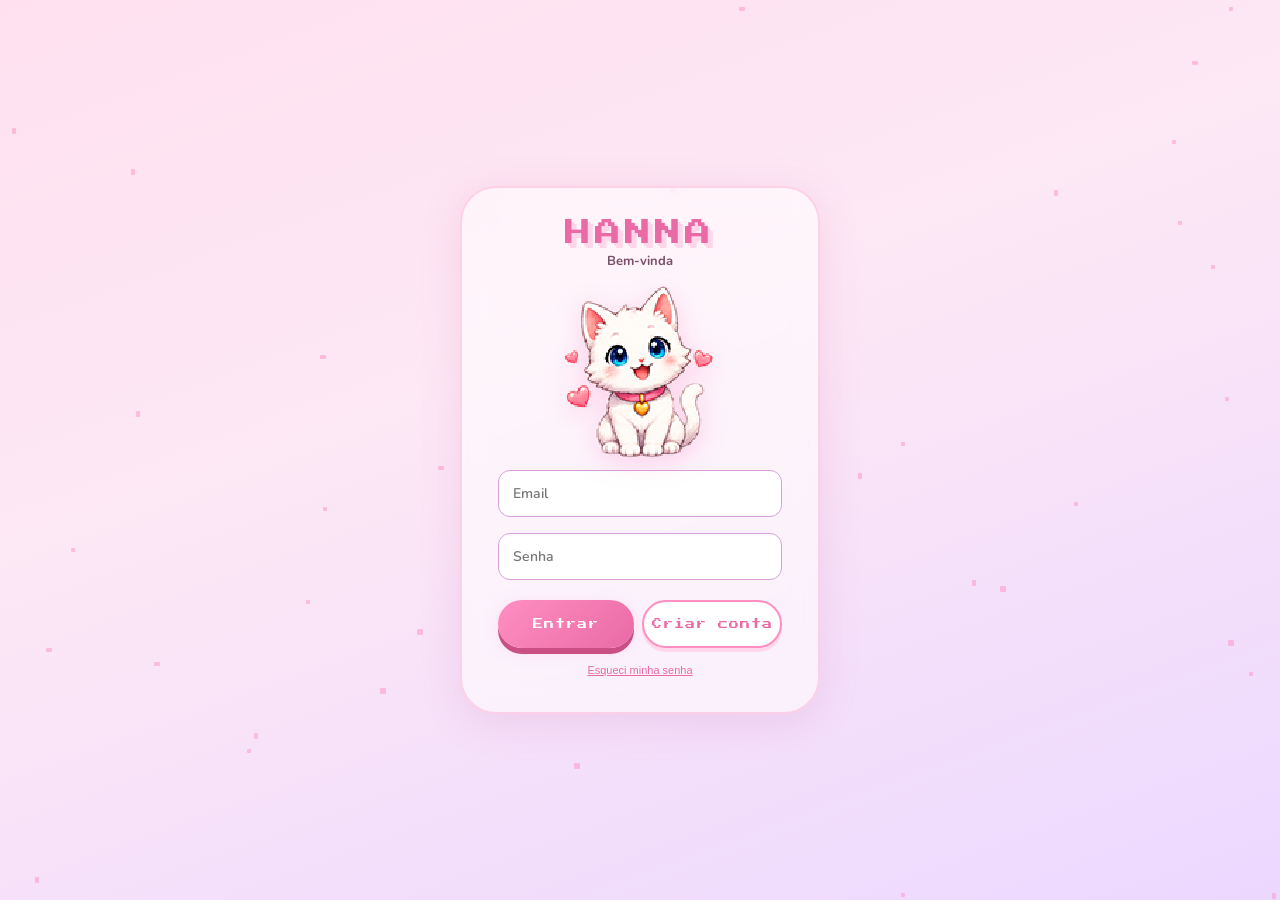
==== commit f032fb3a: "Corrige estilo do popup de presente recebido" ====
--- a/index.html
+++ b/index.html
@@ -2159,7 +2159,7 @@
             <img id="imgPresenteRecebido" src="" alt="" style="max-width:150px;">
             <p id="nomePresenteRecebido" class="presente-popup-texto"></p>
             <p id="mensagemPresenteRecebido" class="presente-popup-texto"></p>
-            <button id="btnFecharPresenteRecebido" class="btn-cozy">Guardar no Álbum</button>
+            <button id="btnFecharPresenteRecebido" class="msn-btn-enviar" style="width:100%;margin-top:8px;">Guardar Presente</button>
           </div>
         </div>
 
--- a/style.css
+++ b/style.css
@@ -6814,4 +6814,51 @@
   text-align: justify;
   font-size: 16px;
   line-height: 1.5;
+}
+
+.modal-overlay {
+  position: fixed;
+  top: 0;
+  left: 0;
+  width: 100%;
+  height: 100%;
+  background: rgba(0, 0, 0, 0.75);
+  display: flex;
+  align-items: center;
+  justify-content: center;
+  z-index: 999;
+  padding: 20px;
+}
+
+.modal-conteudo {
+  background-color: #1a1730;
+  border: 2px solid #ff8fc2;
+  border-radius: 16px;
+  padding: 24px;
+  max-width: 320px;
+  width: 100%;
+  text-align: center;
+  box-shadow: 0 0 20px rgba(255, 143, 194, 0.3);
+}
+
+.modal-conteudo img {
+  max-width: 150px;
+  margin: 0 auto 12px;
+  display: block;
+}
+
+.presente-popup-texto {
+  font-family: 'Fredoka', sans-serif;
+  text-align: justify;
+  font-size: 15px;
+  line-height: 1.5;
+  color: white;
+}
+
+#nomePresenteRecebido {
+  font-size: 18px;
+  font-weight: 700;
+  color: #ff8fc2;
+  text-align: center;
+  margin-bottom: 8px;
 }
